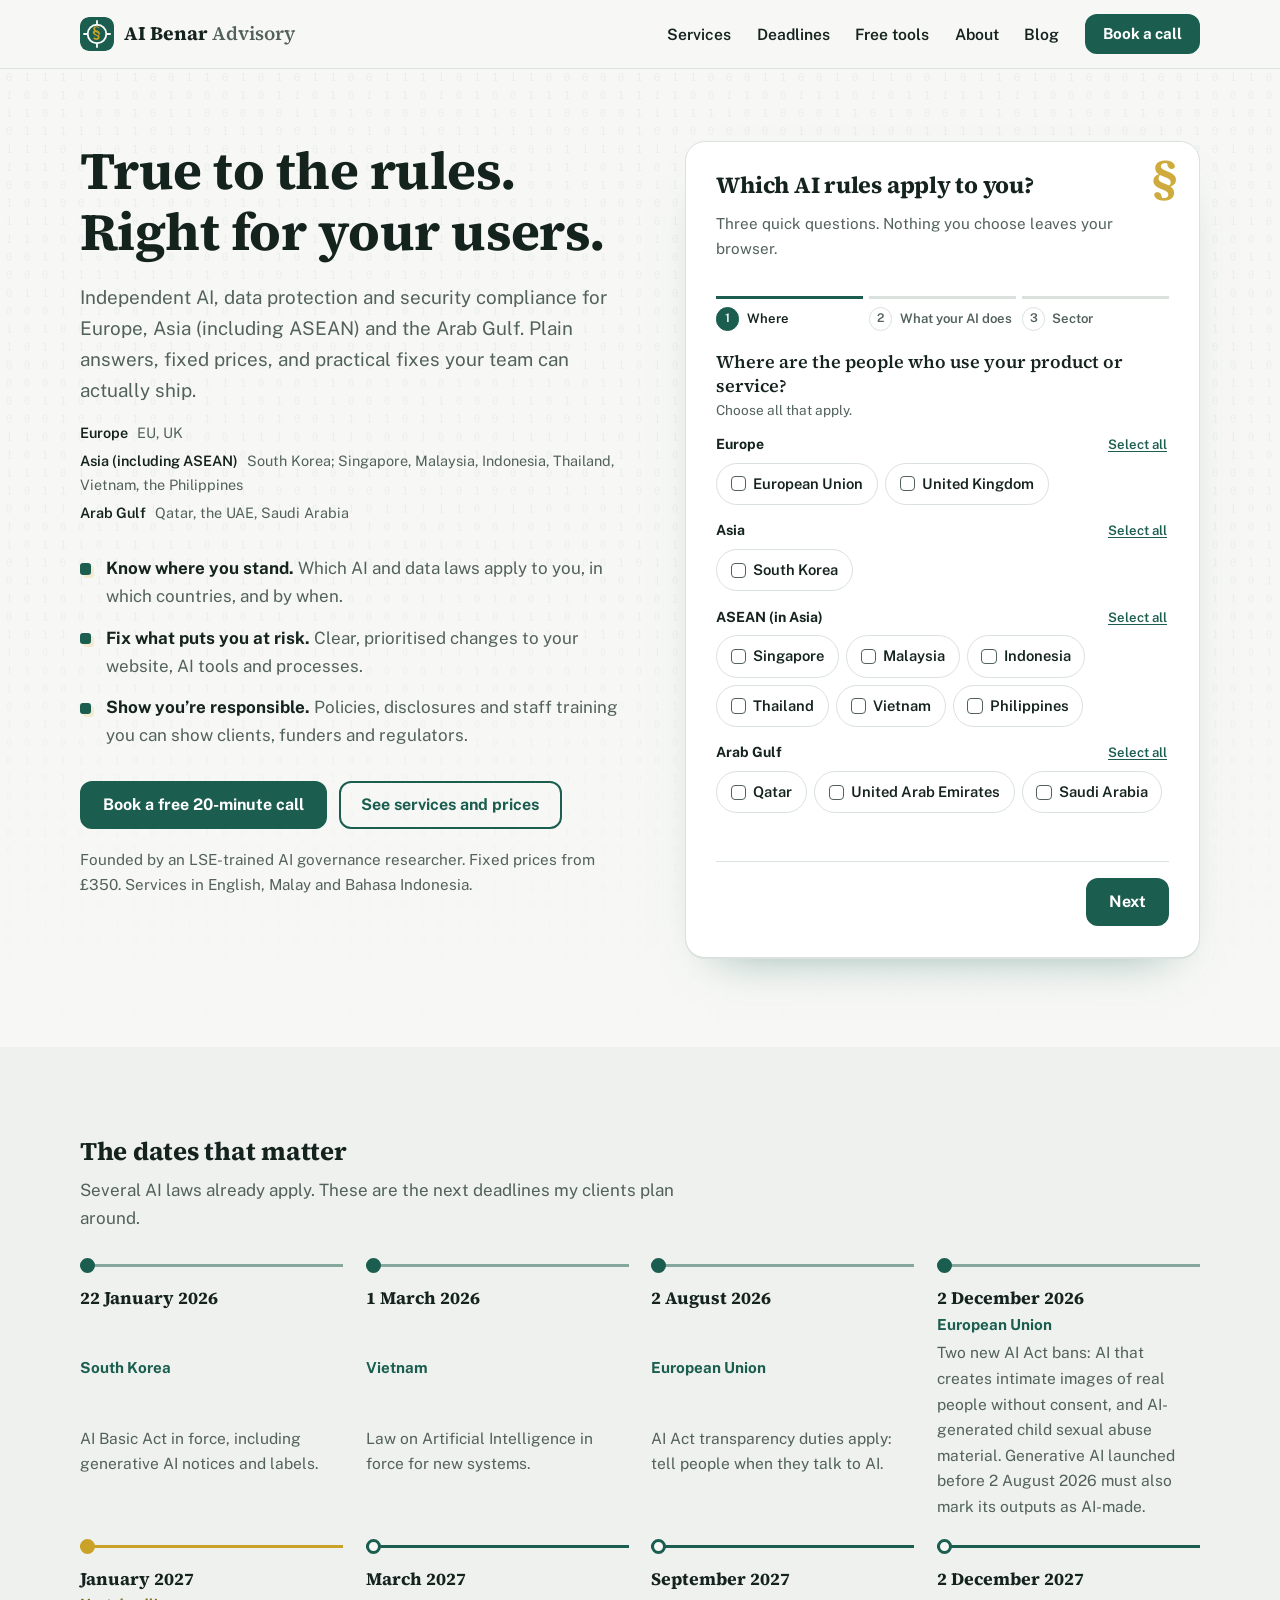
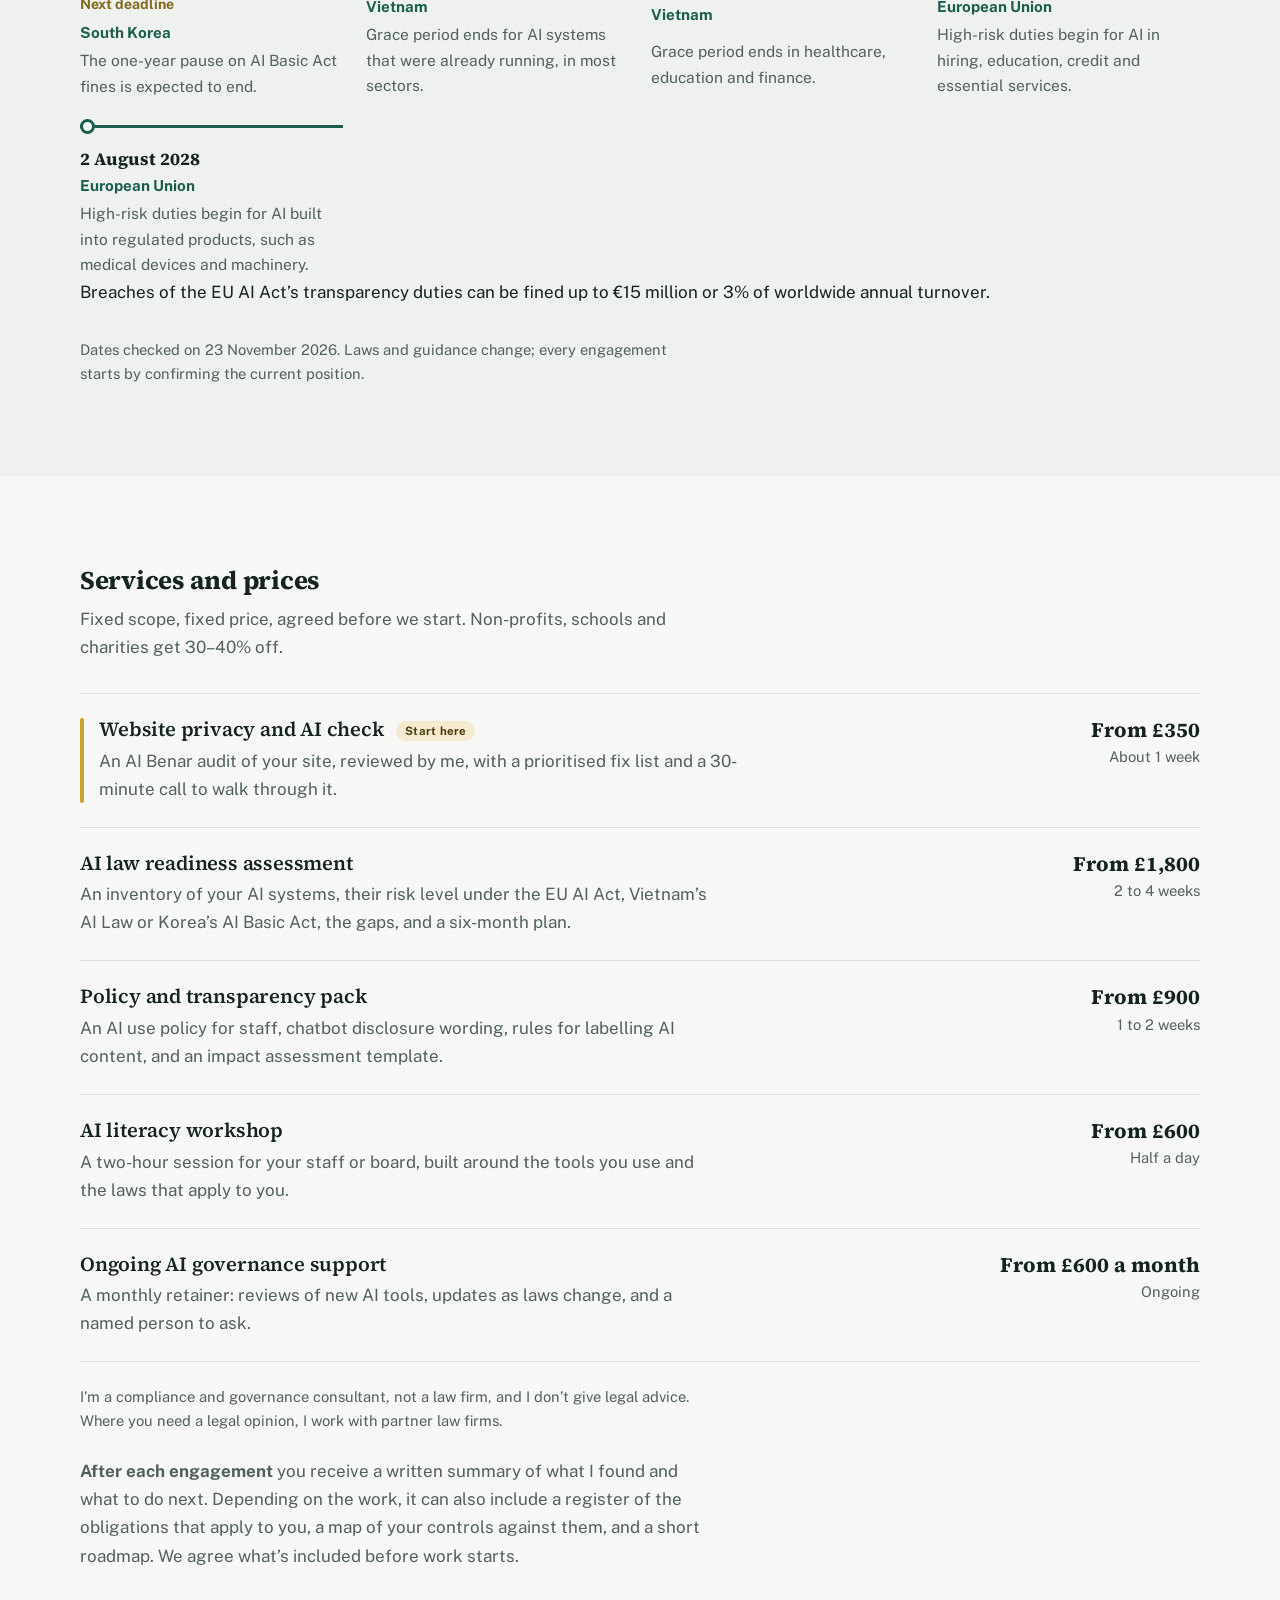
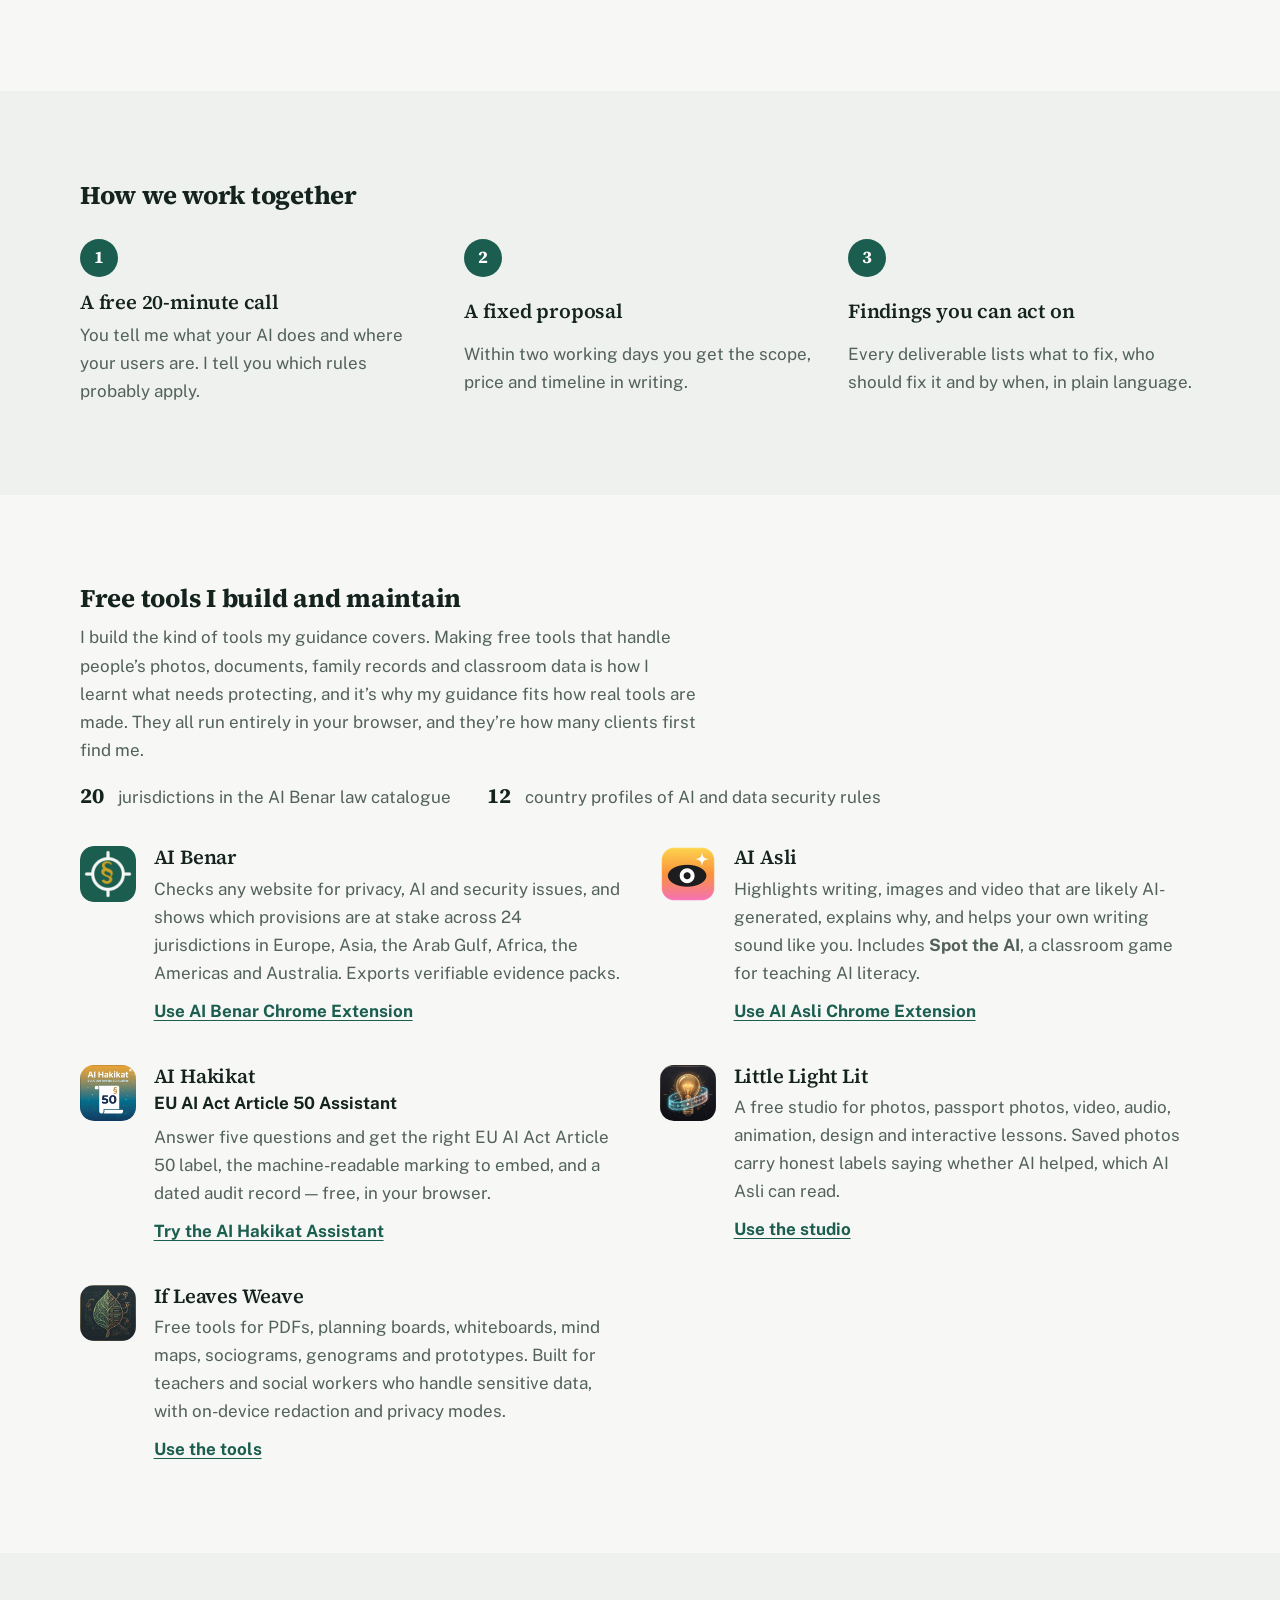
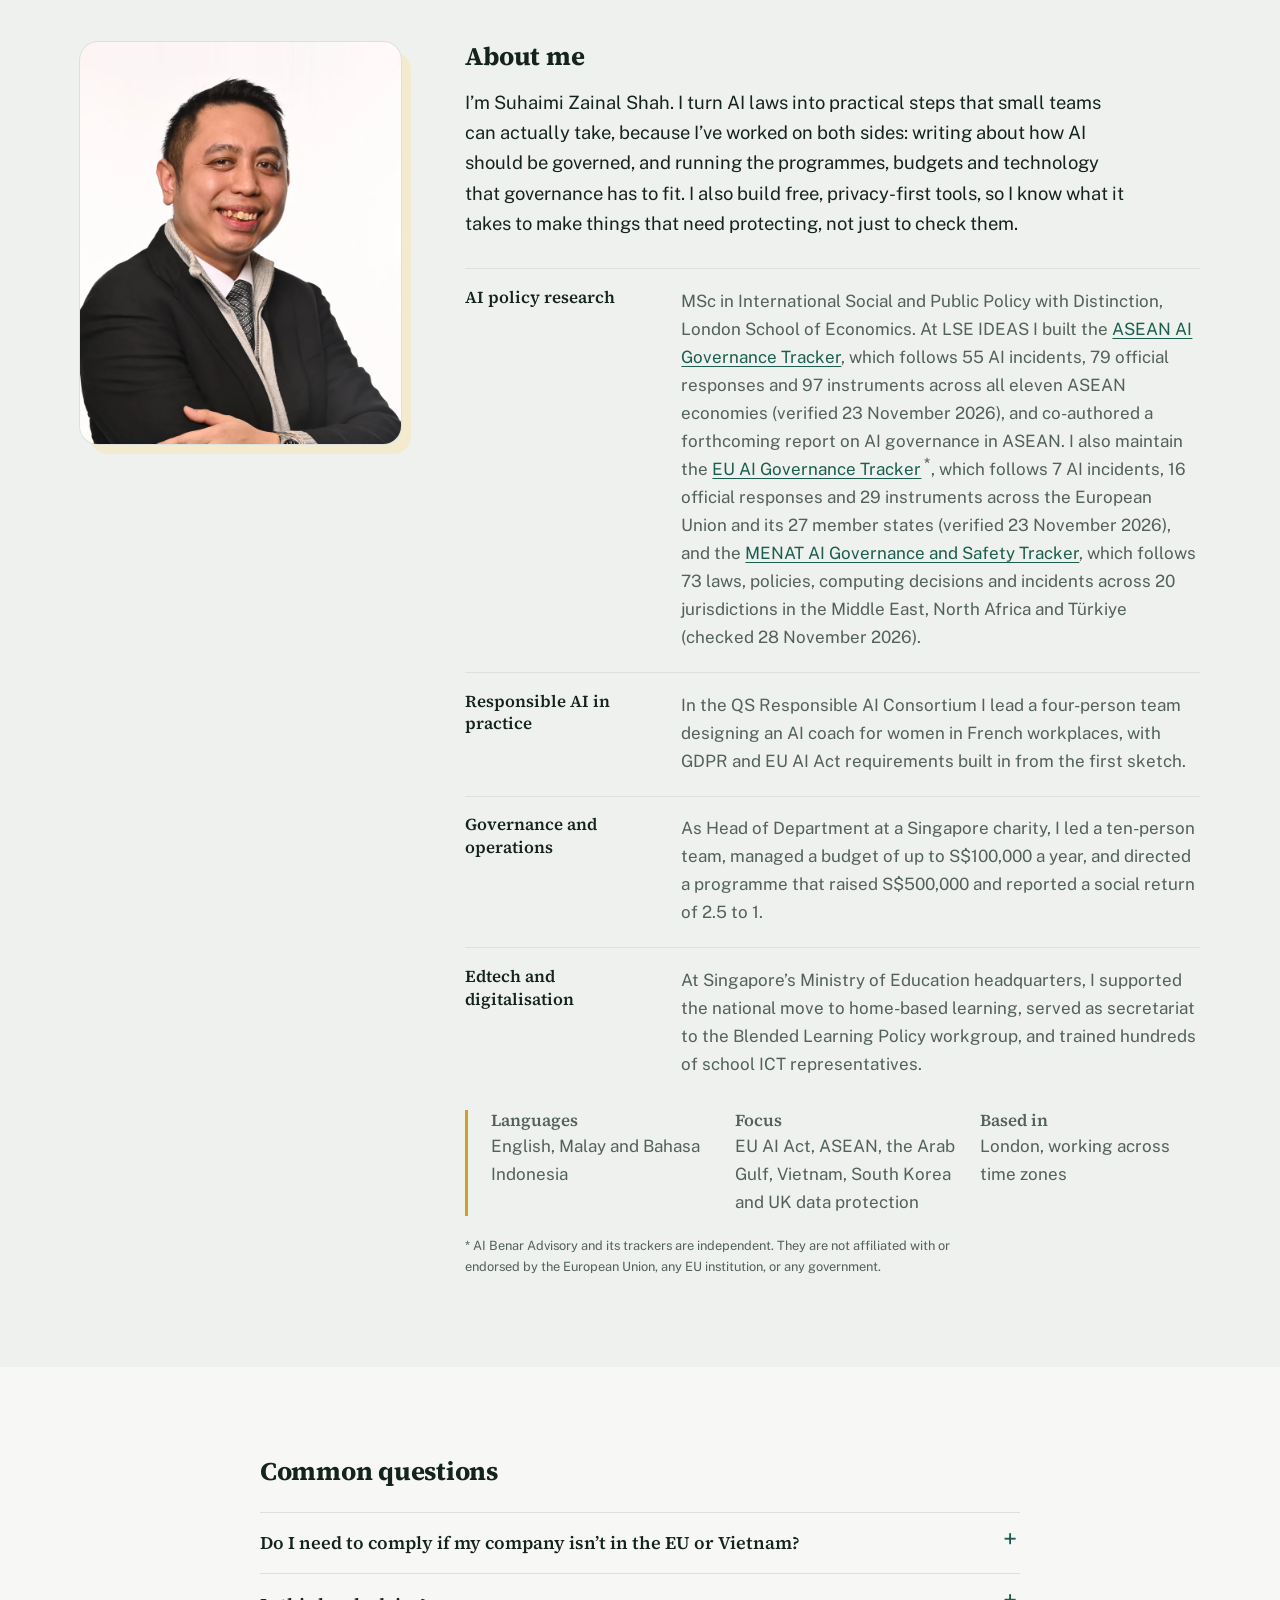
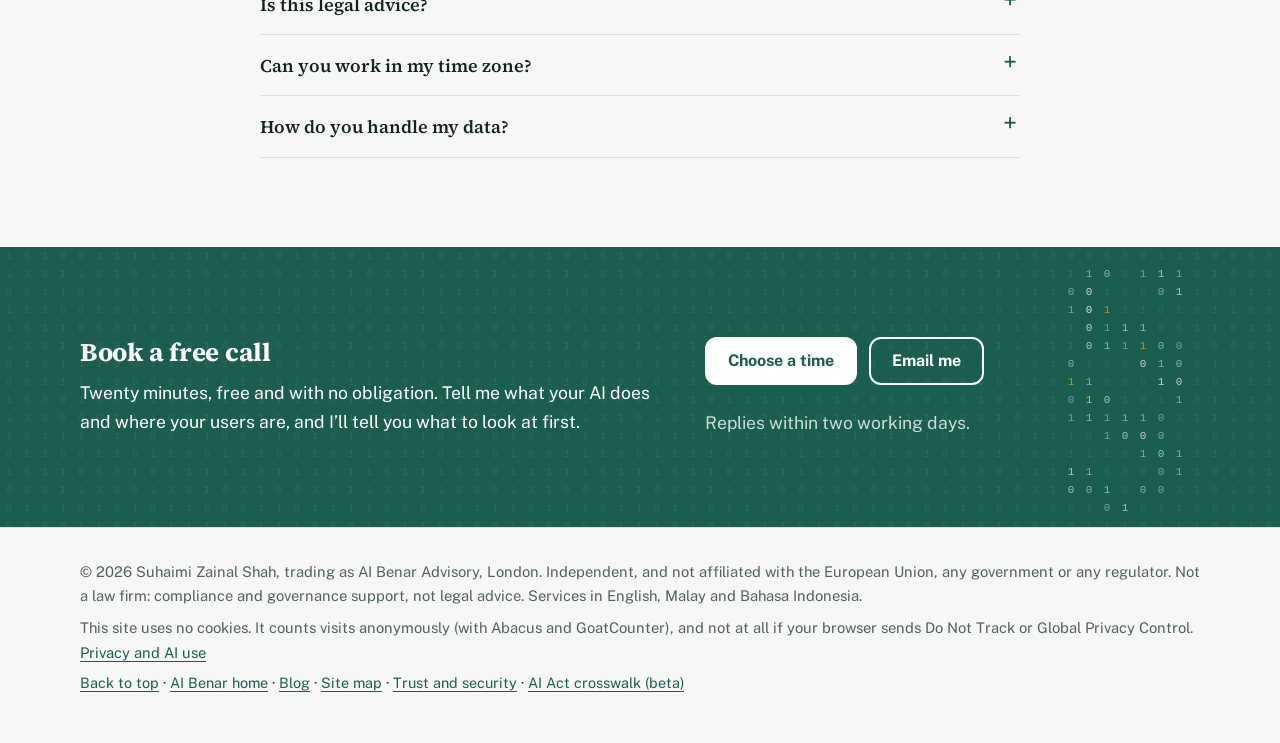
==== index.html @ 842c1a77 "Add files via upload" ====
<!doctype html>
<html lang="en-GB">
<head>
<meta charset="utf-8">
<meta name="viewport" content="width=device-width, initial-scale=1">
<title>AI Benar Advisory: AI and data compliance for Europe, Asia (including ASEAN) and the Arab Gulf</title>
<meta name="description" content="Independent AI and data compliance consultancy in London, for the EU and UK; South Korea, Singapore, Malaysia, Indonesia, Thailand, Vietnam and the Philippines; and Qatar, the UAE and Saudi Arabia. In English, Malay and Bahasa Indonesia. Not legal advice.">
<meta name="theme-color" content="#1b5e4f">
<link rel="icon" href="logo.svg" type="image/svg+xml">
<link rel="canonical" href="https://aibenar.dev/AI-Benar-Advisory/">
<meta property="og:title" content="AI Benar Advisory">
<meta property="og:description" content="True to the rules. Right for your users.">
<meta property="og:type" content="website">
<meta property="og:url" content="https://aibenar.dev/AI-Benar-Advisory/">
<meta property="og:image" content="https://aibenar.dev/AI-Benar-Advisory/logo.svg">
<link rel="preload" href="fonts/source-serif-4-latin-700-normal.woff2" as="font" type="font/woff2" crossorigin>
<link rel="preload" href="fonts/public-sans-latin-400-normal.woff2" as="font" type="font/woff2" crossorigin>
<script type="application/ld+json">{"@context":"https://schema.org","@type":"ProfessionalService","name":"AI Benar Advisory","description":"AI and data compliance consultancy for Europe, Asia (including ASEAN) and the Arab Gulf. Services in English, Malay and Bahasa Indonesia. Not a law firm.","areaServed":["European Union","United Kingdom","South Korea","Vietnam","Singapore","Malaysia","Indonesia","Thailand","Philippines","Qatar","United Arab Emirates","Saudi Arabia"],"availableLanguage":["English","Malay","Indonesian"],"address":{"@type":"PostalAddress","addressLocality":"London","addressCountry":"GB"},"founder":{"@type":"Person","name":"Suhaimi Zainal Shah","alumniOf":"London School of Economics and Political Science","image":"assets/suhaimi-square.jpg"},"foundingDate":"2026-11","foundingLocation":{"@type":"Place","name":"London, United Kingdom"}}</script>
<link rel="stylesheet" href="styles.css">
</head>
<body>
<a class="skip" href="#main">Skip to content</a>

<header class="site-head">
  <div class="wrap head-row">
    <a class="brand" href="/" aria-label="AI Benar home"><img src="logo.svg" alt="" width="34" height="34"><span>AI Benar <em>Advisory</em></span></a>
    <nav aria-label="Main">
      <button class="menu" aria-expanded="false" aria-controls="nav-list">Menu</button>
      <ul id="nav-list">
        <li><a href="#services">Services</a></li>
        <li><a href="#deadlines">Deadlines</a></li>
        <li><a href="#tools">Free tools</a></li>
        <li><a href="#about">About</a></li>
        <li><a href="/blog/">Blog</a></li>
        <li><a class="btn small" href="#contact" data-track="nav_contact">Book a call</a></li>
      </ul>
    </nav>
  </div>
</header>

<main id="main">
  <!-- Hero: the check is the centrepiece -->
  <section class="hero" id="top" aria-labelledby="hero-title">
    <canvas class="bits" data-bits="hero" aria-hidden="true"></canvas>
    <div class="wrap hero-grid">
      <div class="hero-copy">
        <h1 id="hero-title">True to the rules. Right for your users.</h1>
        <p class="lede">Independent AI, data protection and security compliance for Europe, Asia (including ASEAN) and the Arab Gulf. Plain answers, fixed prices, and practical fixes your team can actually ship.</p>
        <p class="coverage"><span><b>Europe</b> EU, UK</span><span><b>Asia (including ASEAN)</b> South Korea; Singapore, Malaysia, Indonesia, Thailand, Vietnam, the Philippines</span><span><b>Arab Gulf</b> Qatar, the UAE, Saudi Arabia</span></p>
        <ul class="outcomes" aria-label="What I can do for you">
          <li><b>Know where you stand.</b> Which AI and data laws apply to you, in which countries, and by when.</li>
          <li><b>Fix what puts you at risk.</b> Clear, prioritised changes to your website, AI tools and processes.</li>
          <li><b>Show you’re responsible.</b> Policies, disclosures and staff training you can show clients, funders and regulators.</li>
        </ul>
        <div class="hero-actions">
          <a class="btn" href="#contact" data-track="hero_contact">Book a free 20-minute call</a>
          <a class="btn ghost" href="#services">See services and prices</a>
        </div>
        <p class="trust">Founded by an LSE-trained AI governance researcher. Fixed prices from £350. Services in English, Malay and Bahasa Indonesia.</p>
      </div>

      <form class="check q" id="check" aria-labelledby="check-title" novalidate>
          <!-- The questions, places and rules are built by app.js from the data in its "AI RULES CHECK: DATA" section. Edit the data there, not this markup. -->
          <div class="q-head">
            <h2 id="check-title">Which AI rules apply to you?</h2>
            <p class="check-sub">Three quick questions. Nothing you choose leaves your browser.</p>
            <ol class="q-steps" aria-label="Progress">
              <li data-step="1"><span>1</span>Where</li>
              <li data-step="2"><span>2</span>What your AI does</li>
              <li data-step="3"><span>3</span>Sector</li>
            </ol>
          </div>
          <div class="q-body" id="qBody"></div>
          <div class="q-foot" id="qFoot">
            <button type="button" class="btn ghost" id="qBack">Back</button>
            <p class="q-hint" id="qHint" role="status" aria-live="polite"></p>
            <button type="submit" class="btn" id="qNext">Next</button>
          </div>
          <div class="result" id="result" tabindex="-1" hidden></div>
          <noscript><p class="check-sub">The check needs JavaScript. You can still <a href="#contact">ask me directly</a>.</p></noscript>
        </form>
    </div>
  </section>

  <!-- Deadlines: a real sequence, so a timeline -->
  <section class="band" id="deadlines" aria-labelledby="deadlines-title">
    <div class="wrap">
      <h2 id="deadlines-title">The dates that matter</h2>
      <p class="section-lede">Several AI laws already apply. These are the next deadlines my clients plan around.</p>
      <ol class="timeline">
        <li class="past"><time datetime="2026-01-22">22 January 2026</time><b>South Korea</b><span>AI Basic Act in force, including generative AI notices and labels.</span></li>
        <li class="past"><time datetime="2026-03-01">1 March 2026</time><b>Vietnam</b><span>Law on Artificial Intelligence in force for new systems.</span></li>
        <li class="past"><time datetime="2026-08-02">2 August 2026</time><b>European Union</b><span>AI Act transparency duties apply: tell people when they talk to AI.</span></li>
        <li><time datetime="2026-12-02">2 December 2026</time><b>European Union</b><span>Two new AI Act bans: AI that creates intimate images of real people without consent, and AI-generated child sexual abuse material. Generative AI launched before 2 August 2026 must also mark its outputs as AI-made.</span></li>
        <li><time datetime="2027-01-22">January 2027</time><b>South Korea</b><span>The one-year pause on AI Basic Act fines is expected to end.</span></li>
        <li><time datetime="2027-03-01">March 2027</time><b>Vietnam</b><span>Grace period ends for AI systems that were already running, in most sectors.</span></li>
        <li><time datetime="2027-09-01">September 2027</time><b>Vietnam</b><span>Grace period ends in healthcare, education and finance.</span></li>
        <li><time datetime="2027-12-02">2 December 2027</time><b>European Union</b><span>High-risk duties begin for AI in hiring, education, credit and essential services.</span></li>
          <li><time datetime="2028-08-02">2 August 2028</time><b>European Union</b><span>High-risk duties begin for AI built into regulated products, such as medical devices and machinery.</span></li>
      </ol>
      <p>Breaches of the EU AI Act’s transparency duties can be fined up to €15 million or 3% of worldwide annual turnover.</p>
      <p class="fine">Dates checked on 23 November 2026. Laws and guidance change; every engagement starts by confirming the current position.</p>
    </div>
  </section>

  <!-- Services: a price list, not a card grid -->
  <section id="services" aria-labelledby="services-title">
    <div class="wrap">
      <h2 id="services-title">Services and prices</h2>
      <p class="section-lede">Fixed scope, fixed price, agreed before we start. Non-profits, schools and charities get 30–40% off.</p>
      <div class="pricelist">
        <article class="price featured">
          <div><h3>Website privacy and AI check <span class="tag-start">Start here</span></h3><p>An AI Benar audit of your site, reviewed by me, with a prioritised fix list and a 30-minute call to walk through it.</p></div>
          <p class="cost"><b>From £350</b><span>About 1 week</span></p>
        </article>
        <article class="price">
          <div><h3>AI law readiness assessment</h3><p>An inventory of your AI systems, their risk level under the EU AI Act, Vietnam’s AI Law or Korea’s AI Basic Act, the gaps, and a six-month plan.</p></div>
          <p class="cost"><b>From £1,800</b><span>2 to 4 weeks</span></p>
        </article>
        <article class="price">
          <div><h3>Policy and transparency pack</h3><p>An AI use policy for staff, chatbot disclosure wording, rules for labelling AI content, and an impact assessment template.</p></div>
          <p class="cost"><b>From £900</b><span>1 to 2 weeks</span></p>
        </article>
        <article class="price">
          <div><h3>AI literacy workshop</h3><p>A two-hour session for your staff or board, built around the tools you use and the laws that apply to you.</p></div>
          <p class="cost"><b>From £600</b><span>Half a day</span></p>
        </article>
        <article class="price">
          <div><h3>Ongoing AI governance support</h3><p>A monthly retainer: reviews of new AI tools, updates as laws change, and a named person to ask.</p></div>
          <p class="cost"><b>From £600 a month</b><span>Ongoing</span></p>
        </article>
      </div>
      <p class="fine">I’m a compliance and governance consultant, not a law firm, and I don’t give legal advice. Where you need a legal opinion, I work with partner law firms.</p>
          <p class="section-lede" style="margin-top:1.5rem"><strong>After each engagement</strong> you receive a written summary of what I found and what to do next. Depending on the work, it can also include a register of the obligations that apply to you, a map of your controls against them, and a short roadmap. We agree what’s included before work starts.</p>
</div>
  </section>

  <!-- How it works: a real sequence -->
  <section class="band" aria-labelledby="how-title">
    <div class="wrap">
      <h2 id="how-title">How we work together</h2>
      <ol class="steps">
        <li><h3>A free 20-minute call</h3><p>You tell me what your AI does and where your users are. I tell you which rules probably apply.</p></li>
        <li><h3>A fixed proposal</h3><p>Within two working days you get the scope, price and timeline in writing.</p></li>
        <li><h3>Findings you can act on</h3><p>Every deliverable lists what to fix, who should fix it and by when, in plain language.</p></li>
      </ol>
    </div>
  </section>

  <!-- Tools -->
  <section id="tools" aria-labelledby="tools-title">
    <div class="wrap">
      <h2 id="tools-title">Free tools I build and maintain</h2>
      <p class="section-lede">I build the kind of tools my guidance covers. Making free tools that handle people’s photos, documents, family records and classroom data is how I learnt what needs protecting, and it’s why my guidance fits how real tools are made. They all run entirely in your browser, and they’re how many clients first find me.</p>
      <ul class="proof" aria-label="At a glance">
        <li><b>20</b> jurisdictions in the AI Benar law catalogue</li>
        <li><b>12</b> country profiles of AI and data security rules</li>
        <li class="visits" hidden><b data-visits>0</b> visitors to this site</li>
      </ul>
      <div class="tools">
        <article class="tool">
          <img src="assets/ai-benar-icon.png" alt="" width="56" height="56">
          <div><h3>AI Benar</h3><p>Checks any website for privacy, AI and security issues, and shows which provisions are at stake across 24 jurisdictions in Europe, Asia, the Arab Gulf, Africa, the Americas and Australia. Exports verifiable evidence packs.</p>
          <a href="https://chromewebstore.google.com/detail/ai-benar-privacy-ai-law-a/oeoohlpbkfhncnpbcdkkiefdfdajjicb" target="_blank" rel="noopener noreferrer" data-track="tool_compliscope">Use AI Benar Chrome Extension</a></div>
        </article>
        <article class="tool">
          <img src="assets/ai-asli-icon.png" alt="" width="56" height="56">
          <div><h3>AI Asli</h3><p>Highlights writing, images and video that are likely AI-generated, explains why, and helps your own writing sound like you. Includes <b>Spot the AI</b>, a classroom game for teaching AI literacy.</p>
          <a href="https://chromewebstore.google.com/detail/ai-asli/gomiedpedkekedjfefelaonelhodflhl" target="_blank" rel="noopener noreferrer" data-track="tool_sloptical">Use AI Asli Chrome Extension</a></div>
        </article>
        <article class="tool">
          <img src="assets/ai-hakikat-logo.jpg" alt="" width="56" height="56">
          <div><h3>AI Hakikat</h3><p class="tool-sub">EU AI Act Article 50 Assistant</p><p>Answer five questions and get the right EU AI Act Article 50 label, the machine-readable marking to embed, and a dated audit record — free, in your browser.</p>
          <a href="tools/article-50-labelling-helper.html" target="_blank" rel="noopener noreferrer" data-track="tool_article50">Try the AI Hakikat Assistant</a></div>
        </article>
        <article class="tool">
          <img src="assets/little-light-lit-logo.jpg" alt="" width="56" height="56">
          <div><h3>Little Light Lit</h3><p>A free studio for photos, passport photos, video, audio, animation, design and interactive lessons. Saved photos carry honest labels saying whether AI helped, which AI Asli can read.</p>
          <a href="/little-light-lit/" target="_blank" rel="noopener noreferrer" data-track="tool_littlelightlit">Use the studio</a></div>
        </article>
        <article class="tool">
          <img src="assets/if-leaves-weave-logo.jpg" alt="" width="56" height="56">
          <div><h3>If Leaves Weave</h3><p>Free tools for PDFs, planning boards, whiteboards, mind maps, sociograms, genograms and prototypes. Built for teachers and social workers who handle sensitive data, with on-device redaction and privacy modes.</p>
          <a href="/if-leaves-weave/" target="_blank" rel="noopener noreferrer" data-track="tool_ifleavesweave">Use the tools</a></div>
        </article>
      </div>
    </div>
  </section>

  <!-- About -->
  <section class="band" id="about" aria-labelledby="about-title">
    <div class="wrap about">
      <figure class="portrait">
        <picture>
          <source srcset="assets/suhaimi.webp" type="image/webp">
          <img src="assets/suhaimi.jpg" width="800" height="1000" loading="lazy" decoding="async" alt="Suhaimi Zainal Shah, smiling, in a dark blazer with arms crossed">
        </picture>
      </figure>
      <div>
        <h2 id="about-title">About me</h2>
        <p class="about-lede">I’m Suhaimi Zainal Shah. I turn AI laws into practical steps that small teams can actually take, because I’ve worked on both sides: writing about how AI should be governed, and running the programmes, budgets and technology that governance has to fit. I also build free, privacy-first tools, so I know what it takes to make things that need protecting, not just to check them.</p>
        <dl class="strands">
          <div><dt>AI policy research</dt><dd>MSc in International Social and Public Policy with Distinction, London School of Economics. At LSE IDEAS I built the <a href="/ASEAN-AI-Governance-Tracker/" target="_blank" rel="noopener">ASEAN AI Governance Tracker</a>, which follows 55 AI incidents, 79 official responses and 97 instruments across all eleven ASEAN economies (verified 23 November 2026), and co-authored a forthcoming report on AI governance in ASEAN. I also maintain the <a href="/EU-AI-Governance-Tracker/" target="_blank" rel="noopener">EU AI Governance Tracker</a><sup class="fn"><a href="#fn-eu" aria-label="Footnote: not affiliated with the European Union">*</a></sup>, which follows 7 AI incidents, 16 official responses and 29 instruments across the European Union and its 27 member states (verified 23 November 2026), and the <a href="/MENAT-AI-Governance-Tracker/" target="_blank" rel="noopener">MENAT AI Governance and Safety Tracker</a>, which follows 73 laws, policies, computing decisions and incidents across 20 jurisdictions in the Middle East, North Africa and Türkiye (checked 28 November 2026).</dd></div>
          <div><dt>Responsible AI in practice</dt><dd>In the QS Responsible AI Consortium I lead a four-person team designing an AI coach for women in French workplaces, with GDPR and EU AI Act requirements built in from the first sketch.</dd></div>
          <div><dt>Governance and operations</dt><dd>As Head of Department at a Singapore charity, I led a ten-person team, managed a budget of up to S$100,000 a year, and directed a programme that raised S$500,000 and reported a social return of 2.5 to 1.</dd></div>
          <div><dt>Edtech and digitalisation</dt><dd>At Singapore’s Ministry of Education headquarters, I supported the national move to home-based learning, served as secretariat to the Blended Learning Policy workgroup, and trained hundreds of school ICT representatives.</dd></div>
        </dl>
        <ul class="facts" aria-label="Background">
          <li><b>Languages</b>English, Malay and Bahasa Indonesia</li>
          <li><b>Focus</b>EU AI Act, ASEAN, the Arab Gulf, Vietnam, South Korea and UK data protection</li>
          <li><b>Based in</b>London, working across time zones</li>
        </ul>
        <p class="footnote" id="fn-eu">* AI Benar Advisory and its trackers are independent. They are not affiliated with or endorsed by the European Union, any EU institution, or any government.</p>
      </div>
    </div>
  </section>

  <!-- FAQ -->
  <section aria-labelledby="faq-title">
    <div class="wrap narrow">
      <h2 id="faq-title">Common questions</h2>
      <details><summary>Do I need to comply if my company isn’t in the EU or Vietnam?</summary><p>Often, yes. The EU AI Act and Vietnam’s AI Law reach organisations abroad whose AI is used in those countries, and South Korea’s AI Basic Act covers foreign AI businesses serving Korean users. The free check above gives a first answer.</p></details>
      <details><summary>Is this legal advice?</summary><p>No. I help you understand what the rules require and put practical measures in place. For a formal legal opinion, I’ll refer you to a partner law firm.</p></details>
      <details><summary>Can you work in my time zone?</summary><p>Yes. I work with clients from Europe to Southeast Asia, and schedule calls for your morning or mine.</p></details>
      <details><summary>How do you handle my data?</summary><p>I only collect what a project needs, keep it for as long as the engagement requires, and never use client material to train AI. This website sets no cookies and uses only anonymous counts.</p></details>
    </div>
  </section>

  <!-- Contact -->
  <section class="contact" id="contact" aria-labelledby="contact-title">
    <canvas class="bits" data-bits="still" aria-hidden="true"></canvas>
    <div class="wrap contact-grid">
      <div>
        <h2 id="contact-title">Book a free call</h2>
        <p>Twenty minutes, free and with no obligation. Tell me what your AI does and where your users are, and I’ll tell you what to look at first.</p>
      </div>
      <div class="contact-actions">
        <a class="btn" id="book" href="https://calendly.com/suhaimizainalshah/20-minute-meeting" target="_blank" rel="noopener" data-track="book_call">Choose a time</a>
        <a class="btn ghost" href="mailto:suhaimizainalshah@gmail.com?subject=AI%20compliance%20enquiry" data-track="email">Email me</a>
        <p class="fine">Replies within two working days.</p>
      </div>
    </div>
  </section>
</main>

<footer class="site-foot">
  <div class="wrap foot-row">
    <p>© <span id="year">2026</span> Suhaimi Zainal Shah, trading as AI Benar Advisory, London. Independent, and not affiliated with the European Union, any government or any regulator. Not a law firm: compliance and governance support, not legal advice. Services in English, Malay and Bahasa Indonesia.</p>
    <p>This site uses no cookies. It counts visits anonymously (with Abacus and GoatCounter), and not at all if your browser sends Do Not Track or Global Privacy Control. <a href="privacy.html">Privacy and AI use</a></p>
  </div>
  <p class="wrap foot-links"><a href="#top" class="to-top-link">Back to top</a> · <a href="/">AI Benar home</a> · <a href="/blog/">Blog</a> · <a href="/sitemap/">Site map</a> · <a href="trust.html">Trust and security</a> · <a href="crosswalk.html">AI Act crosswalk (beta)</a></p>
</footer>
<a href="#top" class="to-top" id="toTop" aria-label="Back to top" title="Back to top" hidden><svg viewBox="0 0 24 24" width="22" height="22" aria-hidden="true" fill="none" stroke="currentColor" stroke-width="2.2" stroke-linecap="round" stroke-linejoin="round"><path d="M12 19V5M5 12l7-7 7 7"/></svg></a>

<div class="stats" id="stats" role="dialog" aria-modal="true" aria-labelledby="stats-title" hidden>
  <div class="stats-card">
    <h2 id="stats-title">Site statistics</h2>
    <p class="fine">Private view. Anonymous counts since the counter was set up.</p>
    <dl id="stats-list"></dl>
    <button class="btn ghost" id="stats-close">Close</button>
  </div>
</div>

<script src="app.js" defer></script>
<script>/* Anonymous visit counting with GoatCounter: no cookies, no personal data, and nothing at all if the browser sends Do Not Track or Global Privacy Control. */
(function () { if (navigator.doNotTrack === '1' || window.doNotTrack === '1' || navigator.globalPrivacyControl || !/^https?:$/.test(location.protocol)) return;
  var s = document.createElement('script'); s.async = true; s.src = 'https://gc.zgo.at/count.js'; s.setAttribute('data-goatcounter', 'https://suhaimizs.goatcounter.com/count'); document.head.appendChild(s); })();</script>
</body>
</html>
---- styles.css ----
/* AI Benar Advisory: civic ledger design.
   Tokens first, then layout, then components. No frameworks, no external requests. */
@font-face { font-family: "Source Serif 4"; src: url(fonts/source-serif-4-latin-600-normal.woff2) format("woff2"); font-weight: 600; font-display: swap; }
@font-face { font-family: "Source Serif 4"; src: url(fonts/source-serif-4-latin-700-normal.woff2) format("woff2"); font-weight: 700; font-display: swap; }
@font-face { font-family: "Public Sans"; src: url(fonts/public-sans-latin-400-normal.woff2) format("woff2"); font-weight: 400; font-display: swap; }
@font-face { font-family: "Public Sans"; src: url(fonts/public-sans-latin-600-normal.woff2) format("woff2"); font-weight: 600; font-display: swap; }
@font-face { font-family: "Public Sans"; src: url(fonts/public-sans-latin-700-normal.woff2) format("woff2"); font-weight: 700; font-display: swap; }

:root {
  --paper: #f7f8f6; --surface: #ffffff; --band: #eef1ee; --ink: #15231f; --muted: #52615b; --line: #dbe2dd;
  --ledger: #1b5e4f; --ledger-ink: #ffffff; --brass: #c9a227; --brass-soft: #f3ead0; --focus: #c9a227;
  --serif: "Source Serif 4", Georgia, "Times New Roman", serif;
  --sans: "Public Sans", system-ui, -apple-system, "Segoe UI", sans-serif;
  --step-0: 1.0625rem; --step-1: 1.25rem; --step-2: 1.6rem; --step-3: clamp(2.1rem, 4.2vw, 3.3rem);
  --radius: 14px; --wrap: 1120px;
  color-scheme: light;
}
@media (prefers-color-scheme: dark) {
  :root { --paper: #0f1714; --surface: #15201c; --band: #121c18; --ink: #ecf2ef; --muted: #a3b3ac; --line: #26342e;
    --ledger: #63c3a9; --ledger-ink: #0b1511; --brass: #e2c15a; --brass-soft: #2c2816; color-scheme: dark; }
}

*, *::before, *::after { box-sizing: border-box; }
html { scroll-behavior: smooth; -webkit-text-size-adjust: 100%; }
body { margin: 0; background: var(--paper); color: var(--ink); font: 400 var(--step-0)/1.65 var(--sans); -webkit-font-smoothing: antialiased; text-rendering: optimizeLegibility; }
img { max-width: 100%; display: block; }
a { color: var(--ledger); text-underline-offset: 3px; }
:focus-visible { outline: 3px solid var(--focus); outline-offset: 3px; border-radius: 6px; }
[hidden] { display: none !important; }
h1, h2, h3 { font-family: var(--serif); color: var(--ink); line-height: 1.15; letter-spacing: -0.01em; margin: 0; }
h1 { font-size: var(--step-3); font-weight: 700; max-width: 18ch; }
h2 { font-size: var(--step-2); font-weight: 700; }
h3 { font-size: var(--step-1); font-weight: 600; }
p { margin: 0; }

.skip { position: absolute; left: 1rem; top: -4rem; padding: .6rem 1rem; background: var(--ink); color: var(--paper); border-radius: 8px; z-index: 20; }
.skip:focus { top: 1rem; }
.wrap { width: min(var(--wrap), 100% - 2.5rem); margin-inline: auto; }
.narrow { max-width: 760px; }
section { padding: clamp(3.5rem, 7vw, 6rem) 0; }
.band { background: var(--band); }
.section-lede { color: var(--muted); max-width: 62ch; margin: .6rem 0 2rem; }
.fine { color: var(--muted); font-size: .92rem; max-width: 70ch; }

/* Buttons */
.btn { display: inline-flex; align-items: center; justify-content: center; gap: .5rem; min-height: 48px; padding: 0 1.3rem; border: 2px solid var(--ledger); border-radius: 12px; background: var(--ledger); color: var(--ledger-ink); font: 700 1rem/1 var(--sans); text-decoration: none; cursor: pointer; transition: background-color .15s, color .15s; }
.btn:hover { background: color-mix(in srgb, var(--ledger) 88%, var(--ink)); }
.btn.ghost { background: transparent; color: var(--ledger); }
.btn.ghost:hover { background: color-mix(in srgb, var(--ledger) 8%, transparent); }
.btn.small { min-height: 40px; padding: 0 1rem; font-size: .95rem; }
.btn.block { width: 100%; }

/* Header */
.site-head { position: sticky; top: 0; z-index: 10; background: color-mix(in srgb, var(--paper) 92%, transparent); backdrop-filter: blur(8px); border-bottom: 1px solid var(--line); }
.head-row { display: flex; align-items: center; justify-content: space-between; min-height: 68px; gap: 1rem; }
.brand { display: flex; align-items: center; gap: .65rem; color: var(--ink); text-decoration: none; font: 700 1.2rem/1 var(--serif); }
.brand img { border-radius: 9px; }
.brand em { font-style: normal; color: var(--muted); font-weight: 600; }
nav ul { display: flex; align-items: center; gap: 1.6rem; list-style: none; margin: 0; padding: 0; }
nav a:not(.btn) { color: var(--ink); text-decoration: none; font-weight: 600; font-size: .98rem; }
nav a:not(.btn):hover { color: var(--ledger); text-decoration: underline; }
.menu { display: none; min-height: 40px; padding: 0 .9rem; border: 1px solid var(--line); border-radius: 10px; background: var(--surface); color: var(--ink); font: 600 .95rem var(--sans); cursor: pointer; }

/* Hero */
.hero { position: relative; isolation: isolate; overflow: hidden; padding-top: clamp(2.5rem, 6vw, 4.5rem); }
.bits { position: absolute; inset: 0; width: 100%; height: 100%; z-index: -1; pointer-events: none; }
.hero .bits { -webkit-mask-image: linear-gradient(to bottom, #000 55%, transparent); mask-image: linear-gradient(to bottom, #000 55%, transparent); }
.outcomes { list-style: none; padding: 0; margin: 1.8rem 0 0; display: grid; gap: .85rem; max-width: 54ch; }
.outcomes li { position: relative; padding-left: 1.6rem; color: var(--muted); }
.outcomes li::before { content: ""; position: absolute; left: 0; top: .55em; width: .7rem; height: .7rem; border-radius: 3px; background: var(--ledger); box-shadow: 3px 3px 0 0 var(--brass-soft); }
.outcomes b { color: var(--ink); }
.trust { margin-top: 1.1rem; color: var(--muted); font-size: .95rem; }
.hero-grid { display: grid; grid-template-columns: minmax(0, 1.05fr) minmax(0, 1fr); gap: clamp(2rem, 5vw, 4rem); align-items: start; }
.lede { font-size: 1.18rem; color: var(--muted); max-width: 52ch; margin-top: 1.2rem; }
.proof { list-style: none; padding: 0; margin: -0.8rem 0 2.2rem; display: flex; flex-wrap: wrap; gap: .5rem 2.2rem; }
.proof li { display: flex; align-items: baseline; gap: .6rem; color: var(--muted); }
.proof b { font: 700 1.35rem/1 var(--serif); color: var(--ink); min-width: 2.4ch; }
.hero-actions { display: flex; flex-wrap: wrap; gap: .75rem; margin-top: 2rem; }

/* The check: the one bold element */
.check { position: relative; background: var(--surface); border: 1px solid var(--line); border-radius: 20px; padding: clamp(1.3rem, 3vw, 1.9rem); box-shadow: 0 1px 0 var(--line), 0 24px 48px -32px color-mix(in srgb, var(--ledger) 55%, transparent); }
.check::before { content: "§"; position: absolute; right: 1.3rem; top: .6rem; font: 700 3.2rem/1 var(--serif); color: var(--brass); opacity: .9; }
.check h2 { font-size: 1.45rem; padding-right: 2.5rem; }
.check-sub { color: var(--muted); font-size: .95rem; margin: .4rem 0 1.1rem; }
fieldset { border: 0; padding: 0; margin: 0 0 1.1rem; }
legend { display: flex; gap: .55rem; align-items: baseline; font-weight: 700; margin-bottom: .6rem; padding: 0; }
.qn { display: inline-grid; place-items: center; width: 1.6rem; height: 1.6rem; border-radius: 50%; background: var(--ink); color: var(--paper); font: 700 .85rem/1 var(--sans); flex: none; transform: translateY(-1px); }
.chips { display: flex; flex-wrap: wrap; gap: .45rem; }
.chips label { position: relative; cursor: pointer; }
.chips input { position: absolute; opacity: 0; inset: 0; margin: 0; cursor: pointer; }
.chips span { display: inline-block; padding: .5rem .85rem; border: 1.5px solid var(--line); border-radius: 999px; font-size: .95rem; font-weight: 600; background: var(--surface); transition: border-color .12s, background-color .12s; }
.chips input:hover + span { border-color: var(--ledger); }
.chips input:checked + span { border-color: var(--ledger); background: color-mix(in srgb, var(--ledger) 12%, var(--surface)); }
.chips input:focus-visible + span { outline: 3px solid var(--focus); outline-offset: 2px; }
.check-error { color: #a33a2a; font-weight: 600; margin-top: .7rem; }
.result { margin-top: 1.3rem; padding-top: 1.2rem; border-top: 1px solid var(--line); }
.result:focus { outline: none; }
.result h3 { font-size: 1.2rem; }
.result .next { margin: .4rem 0 1rem; color: var(--muted); }
.rules { list-style: none; padding: 0; margin: 0 0 1.1rem; display: grid; gap: .6rem; }
@keyframes rule-in { from { opacity: 0; transform: translateY(6px); } to { opacity: 1; transform: none; } }
.rules li { animation: rule-in .32s ease-out both; animation-delay: calc(var(--i, 0) * 55ms); }
.rules li { display: grid; grid-template-columns: auto 1fr; gap: .2rem .7rem; padding: .7rem .85rem; border-radius: 12px; background: var(--band); }
.rules .tag { grid-row: span 2; align-self: start; font-size: .78rem; font-weight: 700; padding: .2rem .55rem; border-radius: 999px; background: var(--ink); color: var(--paper); white-space: nowrap; }
.rules .tag.soon { background: var(--brass); color: #1d1a0c; }
.rules .tag.voluntary { background: transparent; color: var(--muted); border: 1px solid var(--line); }
.rules b { font-weight: 700; }
.rules small { color: var(--muted); font-size: .92rem; }

/* Timeline */
.timeline { list-style: none; margin: 0; padding: 0; display: grid; grid-template-columns: repeat(4, 1fr); gap: 1.6rem 1.4rem; position: relative; }
.timeline li { position: relative; padding-top: 1.3rem; border-top: 3px solid var(--ledger); display: grid; gap: .2rem; }
.timeline li::before { content: ""; position: absolute; top: -9px; left: 0; width: 15px; height: 15px; border-radius: 50%; background: var(--paper); border: 3px solid var(--ledger); }
.timeline li.past { border-top-color: color-mix(in srgb, var(--ledger) 45%, var(--line)); }
.timeline li.past::before { background: var(--ledger); border-color: var(--ledger); }
.timeline li.next::before { background: var(--brass); border-color: var(--brass); }
.timeline li.next { border-top-color: var(--brass); }
.timeline time { font: 700 1.1rem/1.2 var(--serif); }
.timeline .tl-next { font-weight: 700; font-size: .88rem; color: #7F6B20; /* WCAG AA: 4.58:1 on the timeline background */ }
.timeline b { font-size: .95rem; color: var(--ledger); }
.timeline span { color: var(--muted); font-size: .97rem; }
#deadlines .fine { margin-top: 2rem; }

/* Price list */
.pricelist { display: grid; border-top: 1px solid var(--line); }
.price { display: grid; grid-template-columns: minmax(0, 1fr) auto; gap: 1rem 2.5rem; align-items: start; padding: 1.5rem 0; border-bottom: 1px solid var(--line); }
.price p { color: var(--muted); max-width: 64ch; margin-top: .35rem; }
.price.featured { position: relative; padding-left: 1.2rem; }
.price.featured::before { content: ""; position: absolute; left: 0; top: 1.5rem; bottom: 1.5rem; width: 4px; border-radius: 4px; background: var(--brass); }
.cost { text-align: right; display: grid; gap: .15rem; margin: 0 !important; }
.cost b { font: 700 1.3rem/1.2 var(--serif); color: var(--ink); white-space: nowrap; }
.cost span { color: var(--muted); font-size: .92rem; }
#services .fine { margin-top: 1.4rem; }

/* Steps */
.steps { list-style: none; counter-reset: s; padding: 0; margin: 1.8rem 0 0; display: grid; grid-template-columns: repeat(3, 1fr); gap: 2rem; }
.steps li { counter-increment: s; display: grid; gap: .45rem; }
.steps li::before { content: counter(s); display: grid; place-items: center; width: 2.4rem; height: 2.4rem; border-radius: 50%; background: var(--ledger); color: var(--ledger-ink); font: 700 1.1rem/1 var(--serif); margin-bottom: .4rem; }
.steps p { color: var(--muted); }

/* Tools */
.tools { display: grid; grid-template-columns: 1fr 1fr; gap: 2.5rem; }
.tool { display: grid; grid-template-columns: auto 1fr; gap: 1.1rem; align-items: start; }
.tool img { border-radius: 14px; }
.tool .tool-sub { font-weight: 700; color: var(--ink); margin: .1rem 0 0; }
.tool p { color: var(--muted); margin: .35rem 0 .6rem; }
.tool a { font-weight: 700; }

/* About */
.about { display: grid; grid-template-columns: minmax(240px, 0.7fr) minmax(0, 1.6fr); gap: clamp(2rem, 5vw, 4.5rem); align-items: start; }
.portrait { margin: 0; position: sticky; top: 92px; }
.portrait img { width: 100%; height: auto; border-radius: 18px; background: var(--surface); box-shadow: 0 0 0 1px var(--line), 10px 10px 0 0 var(--brass-soft); }
.about-lede { font-size: 1.15rem; max-width: 60ch; margin-top: 1rem; }
.strands { margin: 1.8rem 0 0; display: grid; gap: 1.3rem; }
.strands div { display: grid; grid-template-columns: 12rem 1fr; gap: .3rem 1.5rem; padding-top: 1.1rem; border-top: 1px solid var(--line); }
.strands dt { font: 600 1.05rem/1.35 var(--serif); }
.strands dd { margin: 0; color: var(--muted); max-width: 62ch; }
/* footnote marker */
.fn { line-height: 0; margin-left: .05em; } .fn a { text-decoration: none; color: inherit; font-weight: 600; padding: 0 .1em; } .fn a:hover, .fn a:focus-visible { text-decoration: underline; }
.footnote { font-size: .8rem; color: var(--muted); margin-top: 1.2rem; max-width: 62ch; }
.facts { list-style: none; padding: 0; margin: 2rem 0 0; display: grid; grid-template-columns: repeat(3, minmax(0, 1fr)); gap: 1rem 1.5rem; border-left: 3px solid var(--brass); padding-left: 1.4rem; }
.facts b { display: block; font: 600 1.05rem/1.3 var(--serif); }
.facts li { color: var(--muted); }

/* FAQ */
details { border-bottom: 1px solid var(--line); }
details:first-of-type { border-top: 1px solid var(--line); margin-top: 1.6rem; }
summary { cursor: pointer; padding: 1.1rem 2rem 1.1rem 0; font: 600 1.12rem/1.4 var(--serif); list-style: none; position: relative; }
summary::-webkit-details-marker { display: none; }
summary::after { content: "+"; position: absolute; right: .2rem; top: .9rem; font: 400 1.6rem/1 var(--sans); color: var(--ledger); }
details[open] summary::after { content: "−"; }
details p { padding: 0 0 1.2rem; color: var(--muted); max-width: 66ch; }

/* Contact and footer */
.contact { position: relative; isolation: isolate; overflow: hidden; background: var(--ledger); color: var(--ledger-ink); }
.contact h2, .contact p { color: var(--ledger-ink); }
.contact .fine { color: color-mix(in srgb, var(--ledger-ink) 78%, transparent); }
.contact-grid { display: grid; grid-template-columns: minmax(0, 1.2fr) minmax(0, 1fr); gap: 2rem; align-items: center; }
.contact-grid > div > p { margin-top: .7rem; max-width: 52ch; font-size: 1.1rem; }
.contact-actions { display: flex; flex-wrap: wrap; gap: .75rem; align-items: center; }
.contact .btn { background: var(--ledger-ink); color: var(--ledger); border-color: var(--ledger-ink); }
.contact .btn.ghost { background: transparent; color: var(--ledger-ink); }
.contact .btn:focus-visible { outline-color: var(--brass); }
.site-foot { padding: 2rem 0 3rem; border-top: 1px solid var(--line); }
.foot-row { display: grid; gap: .5rem; color: var(--muted); font-size: .92rem; }

/* Private stats view */
.stats { position: fixed; inset: 0; z-index: 30; display: grid; place-items: center; background: color-mix(in srgb, var(--ink) 55%, transparent); padding: 1rem; }
.stats-card { width: min(440px, 100%); background: var(--surface); border-radius: 18px; padding: 1.6rem; display: grid; gap: .8rem; }
.stats dl { display: grid; grid-template-columns: 1fr auto; gap: .5rem 1rem; margin: .4rem 0 .6rem; }
.stats dt { color: var(--muted); }
.stats dd { margin: 0; font: 700 1.15rem/1.2 var(--serif); text-align: right; }

/* Responsive */
@media (max-width: 920px) {
  .hero-grid, .about, .contact-grid, .tools { grid-template-columns: 1fr; }
  .portrait { position: static; max-width: 320px; }
  .strands div { grid-template-columns: 1fr; }
  .facts { grid-template-columns: 1fr; }
  .timeline { grid-template-columns: 1fr 1fr; }
  .steps { grid-template-columns: 1fr; }
}
@media (max-width: 720px) {
  .menu { display: inline-flex; align-items: center; }
  nav ul { display: none; position: absolute; left: 0; right: 0; top: 68px; flex-direction: column; align-items: stretch; gap: 0; background: var(--surface); border-bottom: 1px solid var(--line); padding: .5rem 1.25rem 1rem; }
  nav ul.open { display: flex; }
  nav li a:not(.btn) { display: block; padding: .8rem 0; border-bottom: 1px solid var(--line); }
  nav li .btn { margin-top: .8rem; width: 100%; }
  .timeline { grid-template-columns: 1fr; }
  .price { grid-template-columns: 1fr; }
  .cost { text-align: left; }
}
@media (prefers-reduced-motion: reduce) { html { scroll-behavior: auto; } * { transition: none !important; animation: none !important; } }
@media print { .site-head, .check, .contact-actions, .stats { display: none !important; } body { background: #fff; } }
@media (prefers-color-scheme: dark) { .timeline .tl-next { color: color-mix(in srgb, var(--brass) 70%, var(--ink)); } }

/* ===================== AI rules check: step-by-step quiz ===================== */
.q-head { display: grid; gap: .35rem; }
.q-steps { list-style: none; display: flex; gap: .4rem; padding: 0; margin: .7rem 0 .2rem; counter-reset: s; }
.q-steps li { flex: 1; display: flex; align-items: center; gap: .45rem; font-size: .82rem; font-weight: 600; color: var(--muted); padding-top: .55rem; border-top: 3px solid var(--line); transition: border-color .2s, color .2s; min-width: 0; }
.q-steps li span { flex: none; display: inline-grid; place-items: center; width: 1.45rem; height: 1.45rem; border-radius: 50%; border: 1.5px solid var(--line); font-size: .75rem; }
.q-steps li.on { color: var(--ink); border-top-color: var(--ledger); }
.q-steps li.on span { background: var(--ledger); border-color: var(--ledger); color: var(--ledger-ink); }
.q-steps li.done { border-top-color: color-mix(in srgb, var(--ledger) 45%, var(--line)); }
.q-steps li.done span { border-color: var(--ledger); color: var(--ledger); }
.q-body { margin-top: 1rem; }
.q-step { border: 0; padding: 0; margin: 0; min-width: 0; }
.q-step legend { font: 600 1.12rem/1.35 var(--serif); padding: 0; margin-bottom: .85rem; outline: none; }
.q-step legend small { display: block; font: 400 .85rem/1.4 var(--sans); color: var(--muted); margin-top: .15rem; }
.q-group + .q-group { margin-top: .9rem; }
.q-ghead { display: flex; justify-content: space-between; align-items: baseline; gap: .5rem; margin-bottom: .4rem; }
.q-ghead span { font-weight: 700; font-size: .88rem; }
.q-link { background: none; border: 0; padding: .2rem .1rem; font: 600 .82rem var(--sans); color: var(--ledger); cursor: pointer; text-decoration: underline; text-underline-offset: 2px; }
.q-opts { display: flex; flex-wrap: wrap; gap: .45rem; }
.q-opt { position: relative; cursor: pointer; }
.q-opt input { position: absolute; opacity: 0; width: 1px; height: 1px; }
.q-opt > span { display: inline-flex; align-items: center; gap: .45rem; padding: .5rem .85rem; border: 1.5px solid var(--line); border-radius: 999px; background: var(--surface); font-size: .92rem; transition: border-color .15s, background .15s, color .15s; }
.q-opt > span b { font-weight: 600; }
.q-opt > span::before { content: ""; flex: none; width: .95rem; height: .95rem; border-radius: 4px; border: 1.5px solid var(--muted); transition: inherit; }
.q-opt input[type=radio] + span::before { border-radius: 50%; }
.q-opt:hover > span { border-color: var(--ledger); }
.q-opt input:checked + span { border-color: var(--ledger); background: color-mix(in srgb, var(--ledger) 10%, var(--surface)); }
.q-opt input:checked + span::before { background: var(--ledger) url("data:image/svg+xml,%3Csvg xmlns='http://www.w3.org/2000/svg' viewBox='0 0 16 16'%3E%3Cpath d='M3.5 8.5l3 3 6-6.5' fill='none' stroke='white' stroke-width='2.2' stroke-linecap='round' stroke-linejoin='round'/%3E%3C/svg%3E") center/80% no-repeat; border-color: var(--ledger); }
.q-opt input[type=radio]:checked + span::before { background: var(--surface); box-shadow: inset 0 0 0 3px var(--surface), inset 0 0 0 10px var(--ledger); }
.q-opt input:focus-visible + span { outline: 3px solid var(--focus); outline-offset: 2px; }
.q-cards { display: grid; gap: .5rem; }
.q-card > span { display: grid; grid-template-columns: auto 1fr; align-items: start; border-radius: 12px; padding: .7rem .9rem; width: 100%; }
.q-card > span::before { margin-top: .2rem; grid-row: span 2; }
.q-card > span small { grid-column: 2; color: var(--muted); font-size: .82rem; line-height: 1.35; }
.q-count { min-height: 1.3em; margin: .7rem 0 0; font-size: .85rem; color: var(--muted); }
.q-foot { display: flex; align-items: center; gap: .7rem; margin-top: 1.2rem; padding-top: 1rem; border-top: 1px solid var(--line); }
.q-foot #qNext { margin-left: auto; }
.q-hint { margin: 0; font-size: .85rem; font-weight: 600; color: #9c3b1f; flex: 1; }
.q-lang { display: inline-flex; gap: .25rem; justify-self: start; background: var(--band); border-radius: 999px; padding: .2rem; margin-bottom: .3rem; }
.q-lang button { border: 0; background: none; border-radius: 999px; padding: .3rem .7rem; font: 600 .8rem var(--sans); color: var(--muted); cursor: pointer; }
.q-lang button[aria-pressed=true] { background: var(--surface); color: var(--ink); box-shadow: 0 1px 2px rgba(0,0,0,.12); }
.q-preview { margin: .2rem 0 0; padding: .45rem .7rem; border-radius: 8px; background: var(--brass-soft); color: #4d3f10; font-size: .82rem; font-weight: 600; }
.q-res-head h3 { margin: 0; }
.q-sum { list-style: none; display: flex; flex-wrap: wrap; gap: .4rem; padding: 0; margin: .7rem 0 0; }
.q-sum li { font-size: .82rem; padding: .25rem .65rem; border-radius: 999px; border: 1px solid var(--line); color: var(--muted); }
.q-sum li b { color: var(--ink); }
.q-sum .s-now { background: var(--ledger); border-color: var(--ledger); color: var(--ledger-ink); }
.q-sum .s-now b { color: var(--ledger-ink); }
.q-sum .s-coming { background: var(--brass-soft); border-color: transparent; color: #4d3f10; }
.q-sum .s-coming b { color: #4d3f10; }
.q-note { font-size: .82rem; color: var(--muted); margin: .5rem 0 0; }
.q-place { margin-top: 1.1rem; }
.q-place h4 { font: 600 1rem/1.3 var(--serif); margin: 0 0 .35rem; padding-bottom: .3rem; border-bottom: 1px solid var(--line); }
.rules .tag.t-now { background: var(--ledger); color: var(--ledger-ink); }
.rules .tag.t-coming { background: var(--brass); color: #1d1a0c; }
.rules .tag.t-check { background: transparent; color: var(--ink); border: 1px solid var(--ink); }
.rules .tag.t-guide { background: transparent; color: var(--muted); border: 1px solid var(--line); }
.q-actions { margin-top: 1.2rem; display: grid; gap: .5rem; }
.q-row { display: flex; gap: .5rem; } .q-row .btn { flex: 1; }
@media (prefers-color-scheme: dark) { .q-hint { color: #f0a58a; } .q-preview, .q-sum .s-coming { background: var(--brass); color: #1d1a0c; } .q-sum .s-coming b { color: #1d1a0c; } }
@media (prefers-reduced-motion: no-preference) { .q-step { animation: qIn .22s ease; } @keyframes qIn { from { opacity: 0; transform: translateY(4px); } } }
.coverage { display: flex; flex-wrap: wrap; gap: .3rem 1rem; margin: .9rem 0 0; font-size: .9rem; color: var(--muted); max-width: 60ch; }
.coverage b { color: var(--ink); font-weight: 600; margin-right: .3rem; }
.q .q-step legend { display: block; width: 100%; } .q .q-step legend small { display: block; }

/* Back to top: bottom right, a 48px target, above the footer, clear of page content */
.to-top { position: fixed; right: max(16px, env(safe-area-inset-right, 0px) + 16px); bottom: max(16px, env(safe-area-inset-bottom, 0px) + 16px); z-index: 20; width: 48px; height: 48px; display: grid; place-items: center; border-radius: 50%; background: var(--surface); color: var(--ledger); border: 1px solid var(--line); box-shadow: 0 6px 20px -8px rgba(0,0,0,.35); text-decoration: none; transition: transform .15s, background .15s; }
.to-top:hover { background: var(--ledger); color: var(--ledger-ink); }
.to-top:focus-visible { outline: 3px solid var(--focus); outline-offset: 3px; }
.to-top[hidden] { display: none; }
@media (prefers-reduced-motion: no-preference) { .to-top:not([hidden]) { animation: toTopIn .2s ease; } @keyframes toTopIn { from { opacity: 0; transform: translateY(6px); } } }
.foot-links { margin-top: .4rem; font-size: .9rem; }
@media print { .to-top { display: none !important; } }

/* the featured service: the gold bar is explained by a visible label, not colour alone */
.tag-start { display: inline-block; vertical-align: middle; margin-left: .5rem; padding: .12rem .55rem; border-radius: 999px; background: var(--brass-soft); color: #4d3f10; font: 700 .72rem/1.4 var(--sans); letter-spacing: .02em; }
@media (prefers-color-scheme: dark) { .tag-start { background: var(--brass); color: #1d1a0c; } }

/* the privacy page's link back to the Advisory front page, now that the logo leads to the AI Benar home */
.head-link{margin-left:auto;margin-right:1rem;font-weight:600;display:inline-block;min-height:32px;line-height:32px}
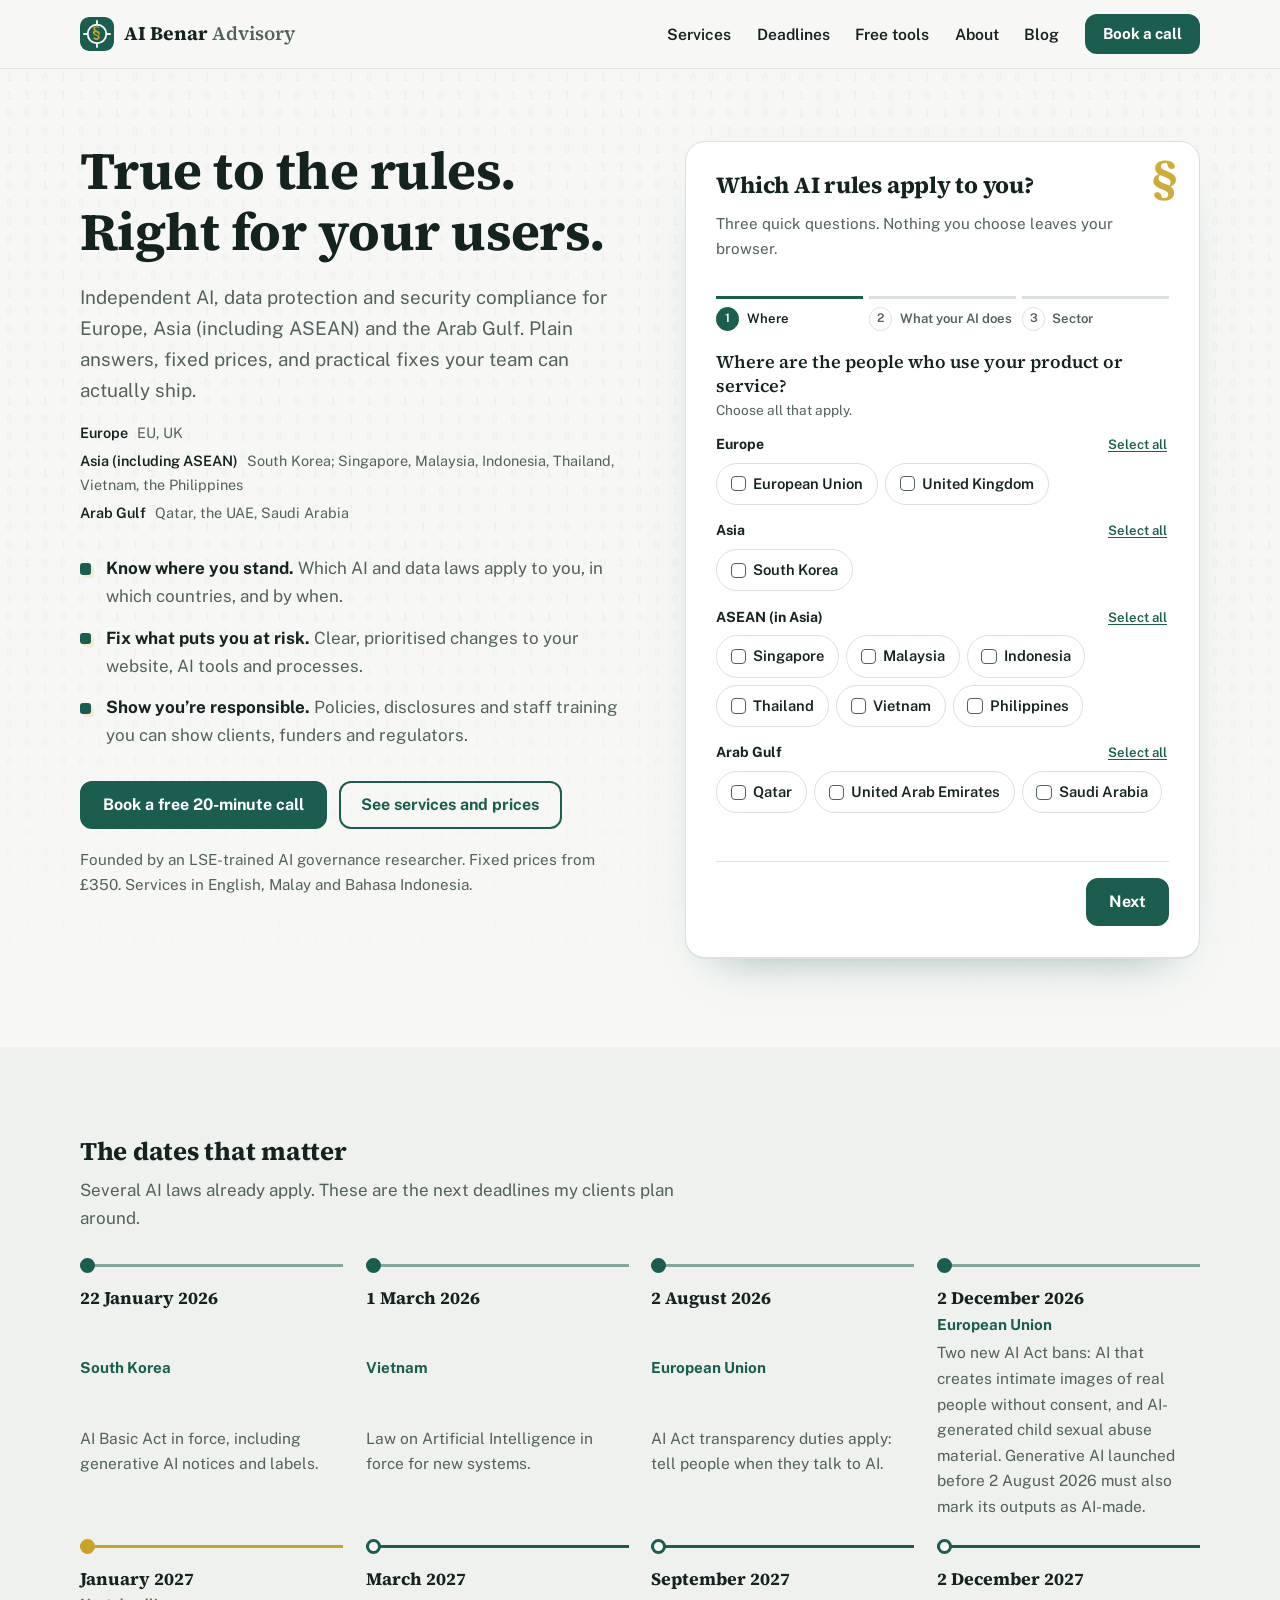
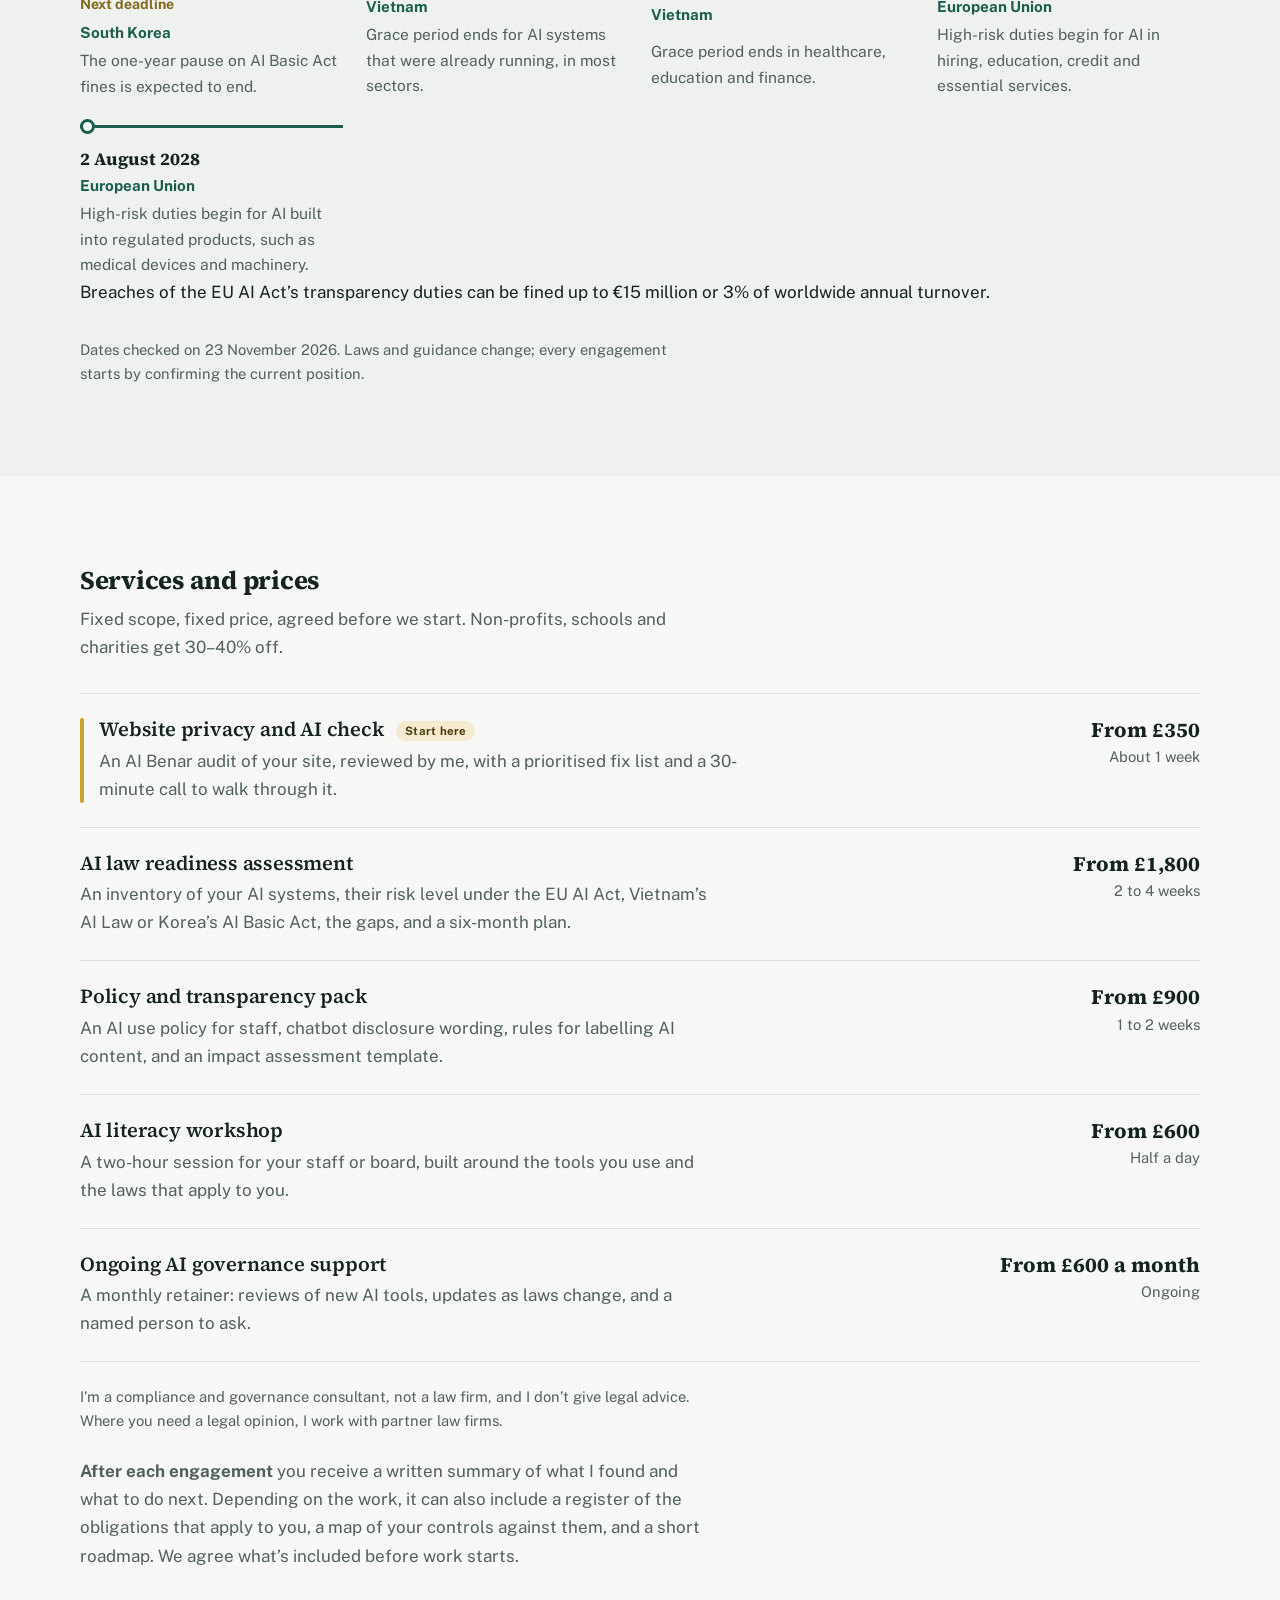
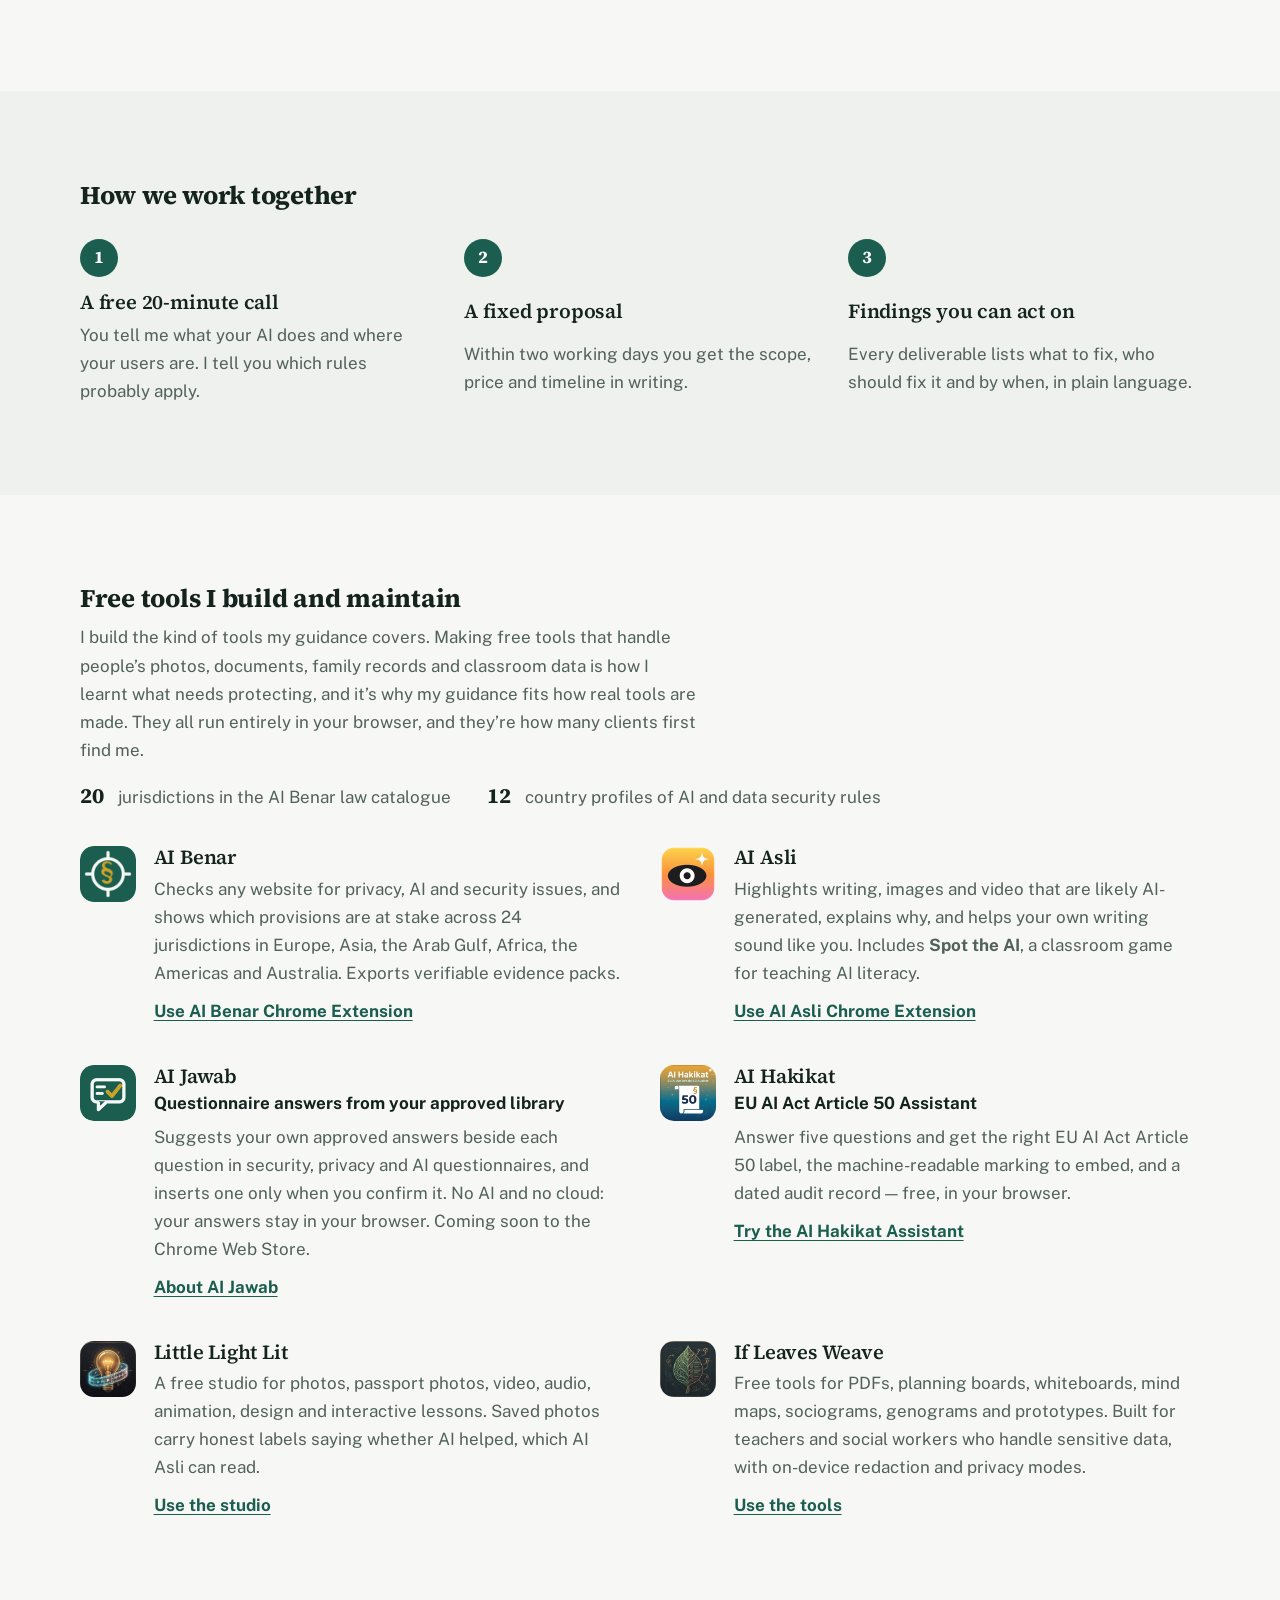
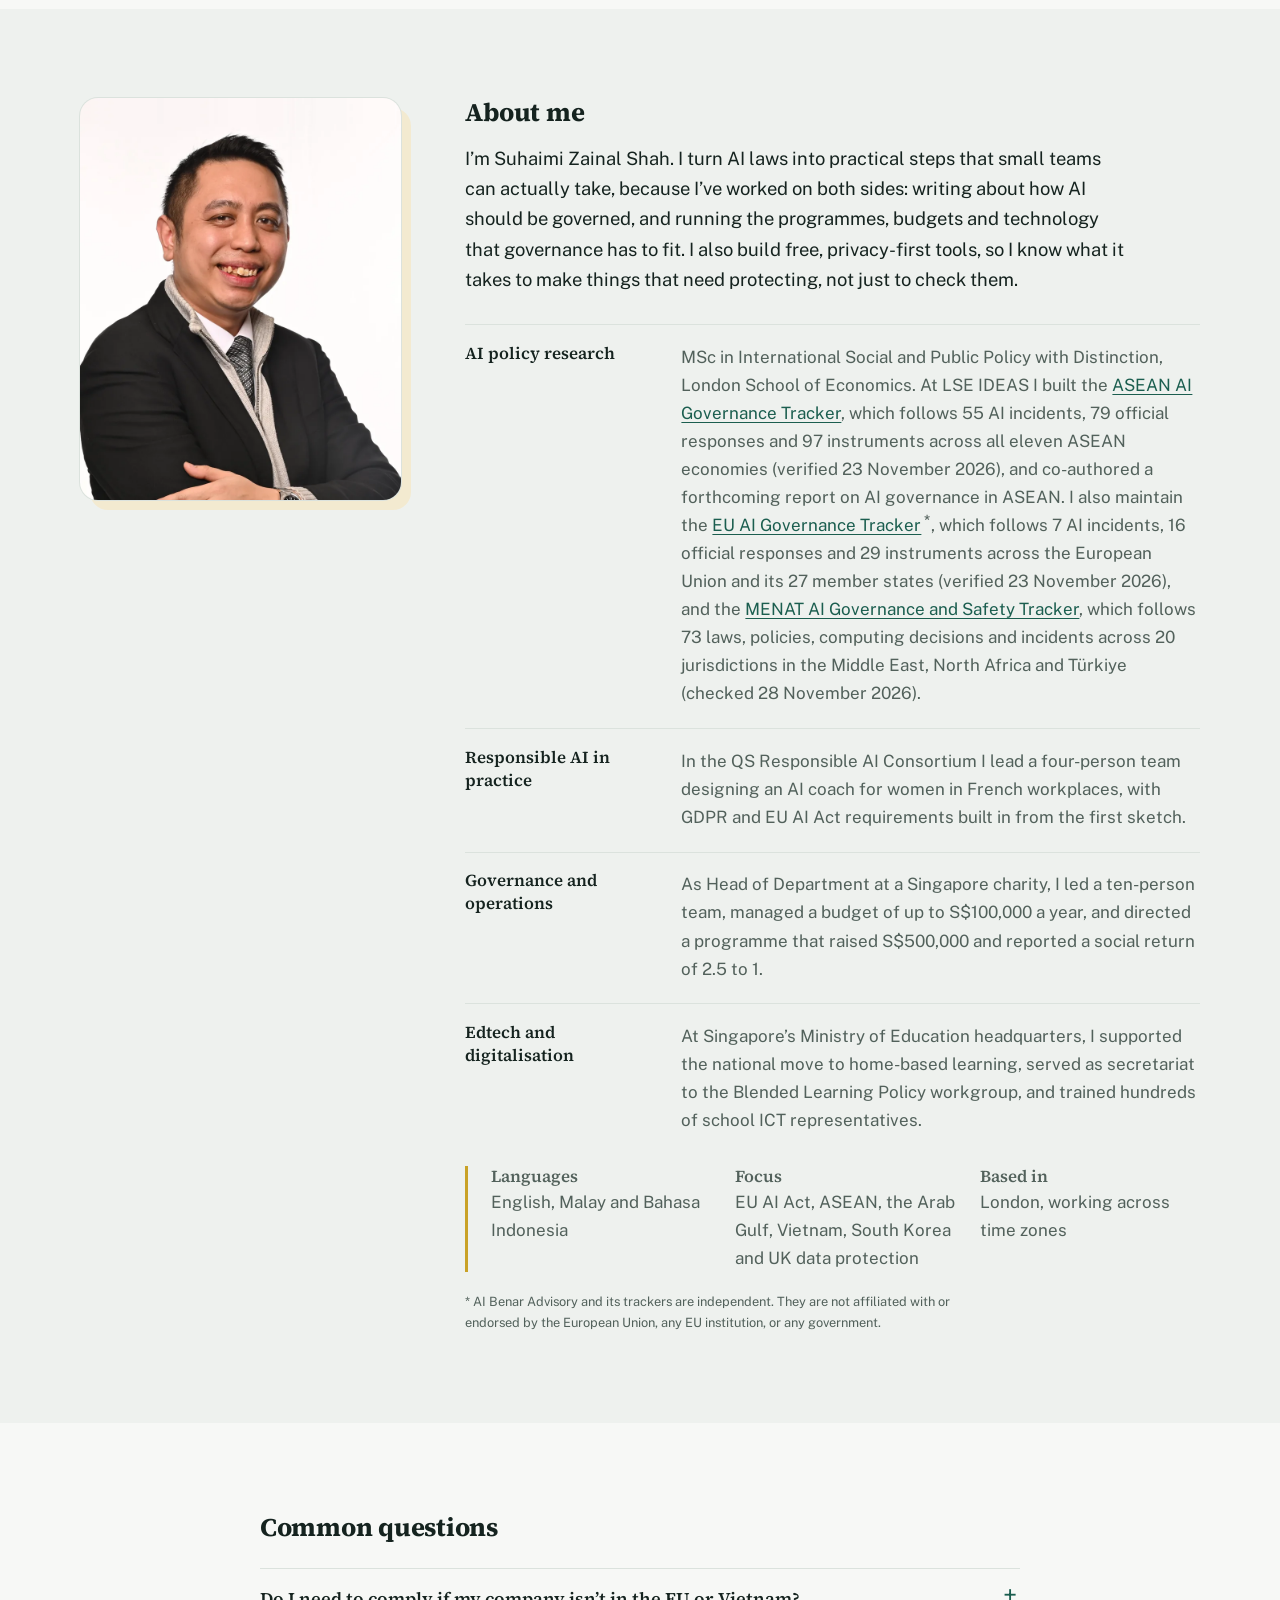
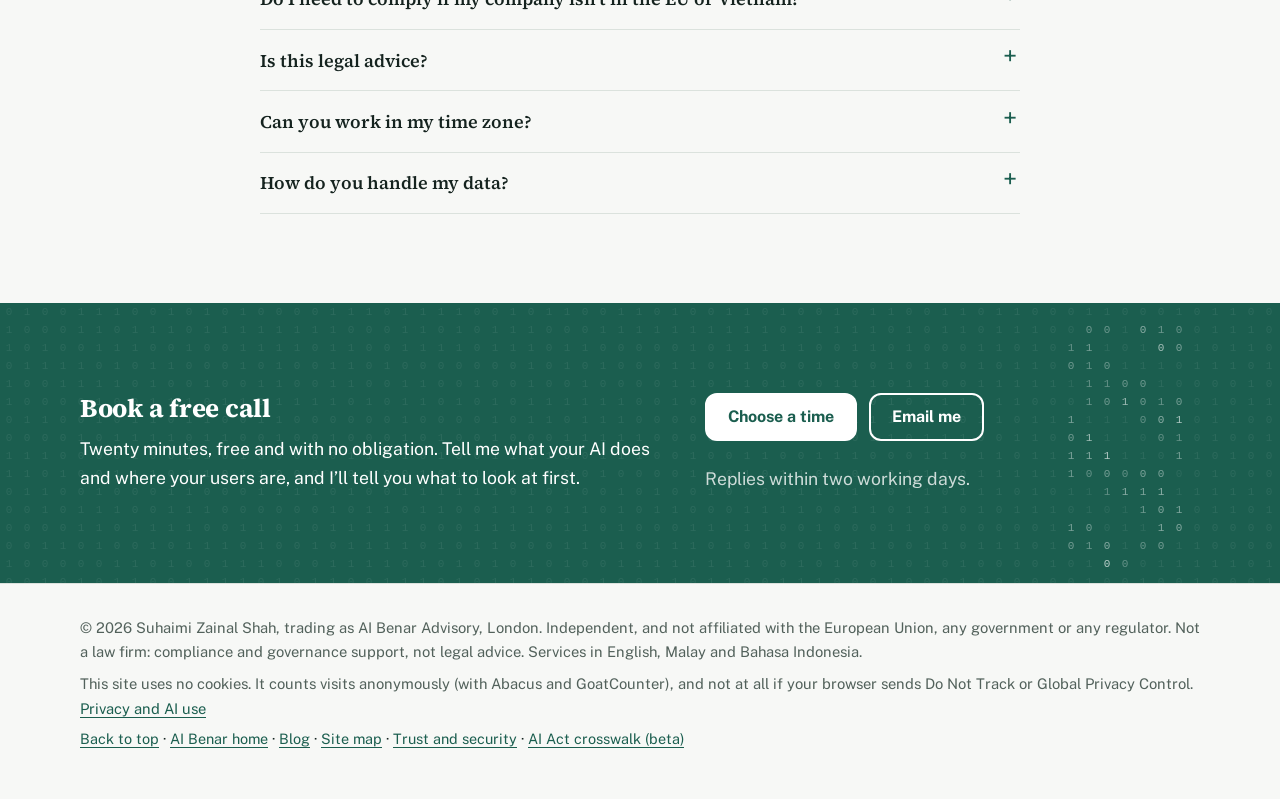
==== commit fc83c9e0: "Add files via upload" ====
--- a/index.html
+++ b/index.html
@@ -167,6 +167,11 @@
           <img src="assets/ai-asli-icon.png" alt="" width="56" height="56">
           <div><h3>AI Asli</h3><p>Highlights writing, images and video that are likely AI-generated, explains why, and helps your own writing sound like you. Includes <b>Spot the AI</b>, a classroom game for teaching AI literacy.</p>
           <a href="https://chromewebstore.google.com/detail/ai-asli/gomiedpedkekedjfefelaonelhodflhl" target="_blank" rel="noopener noreferrer" data-track="tool_sloptical">Use AI Asli Chrome Extension</a></div>
+        </article>
+        <article class="tool">
+          <img src="assets/ai-jawab-icon.png" alt="" width="56" height="56">
+          <div><h3>AI Jawab</h3><p class="tool-sub">Questionnaire answers from your approved library</p><p>Suggests your own approved answers beside each question in security, privacy and AI questionnaires, and inserts one only when you confirm it. No AI and no cloud: your answers stay in your browser. Coming soon to the Chrome Web Store.</p>
+          <a href="/AI-Jawab/" data-track="tool_aijawab">About AI Jawab</a></div>
         </article>
         <article class="tool">
           <img src="assets/ai-hakikat-logo.jpg" alt="" width="56" height="56">
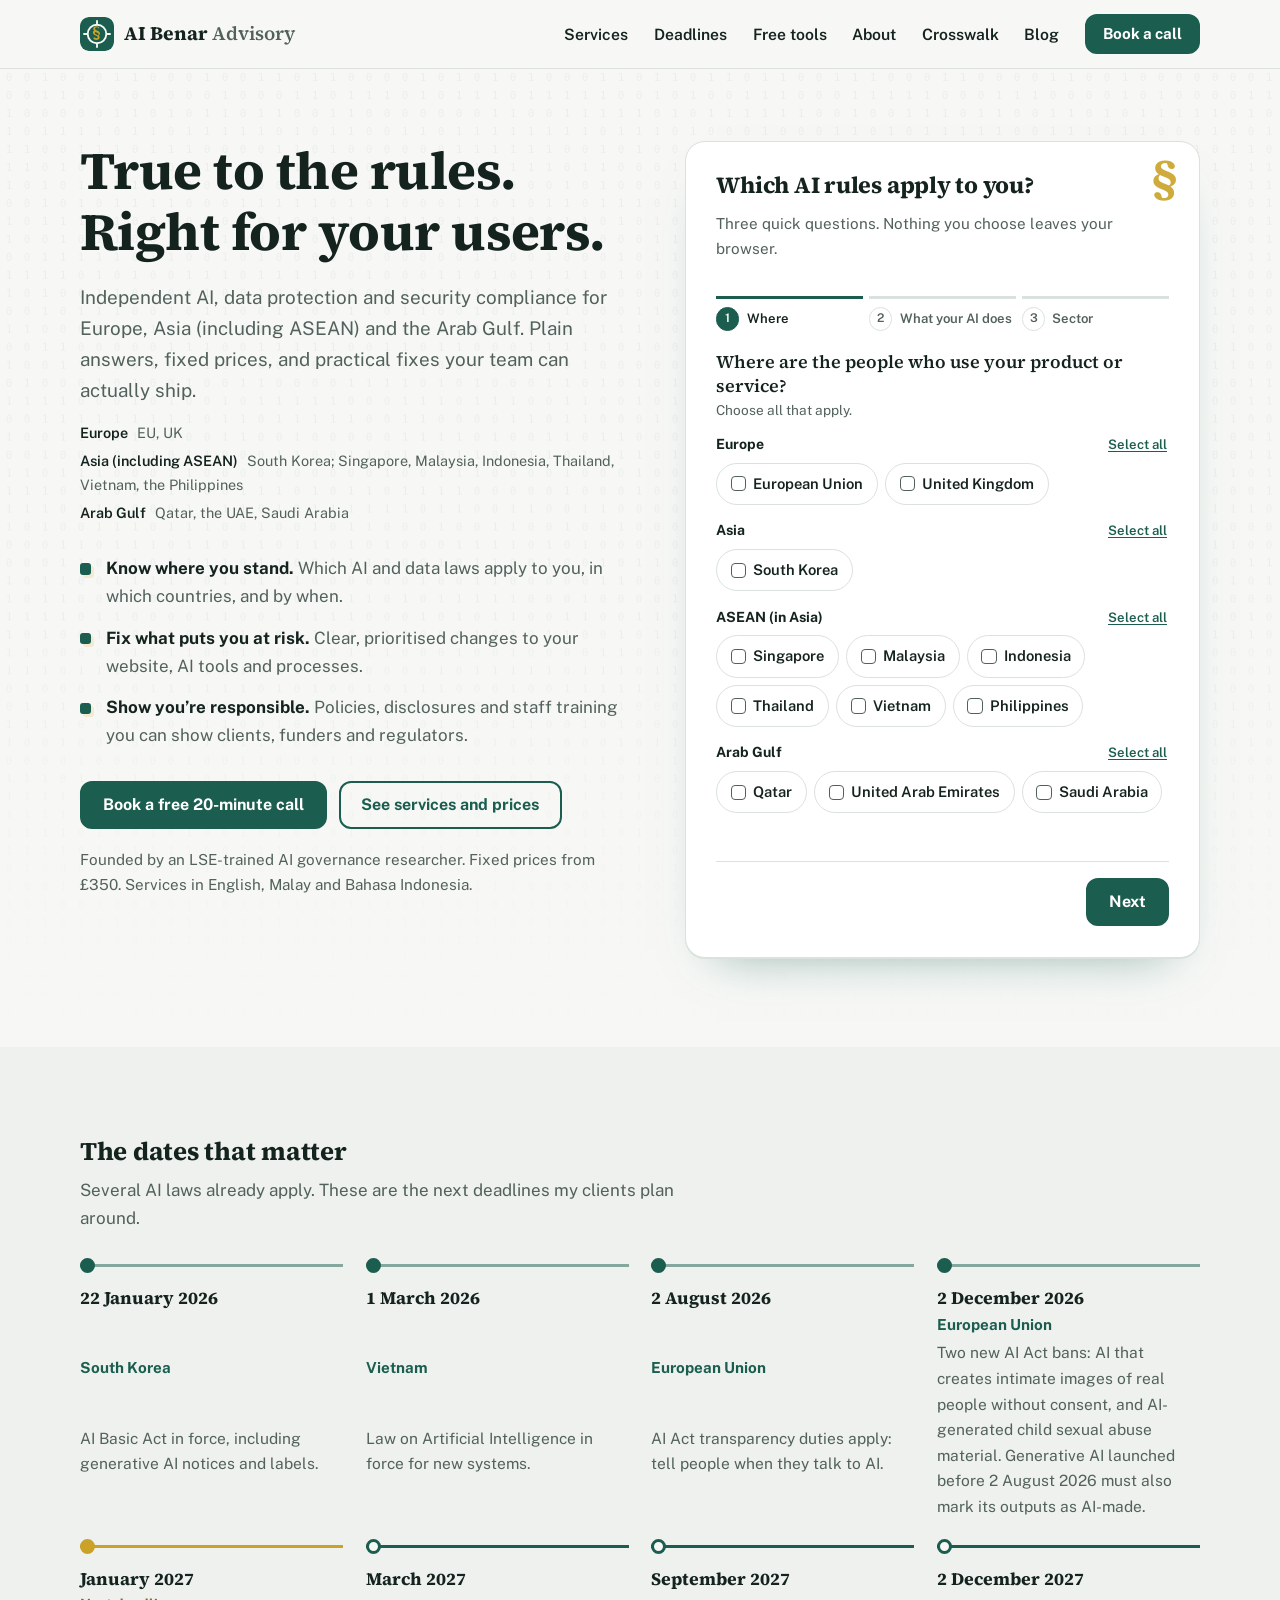
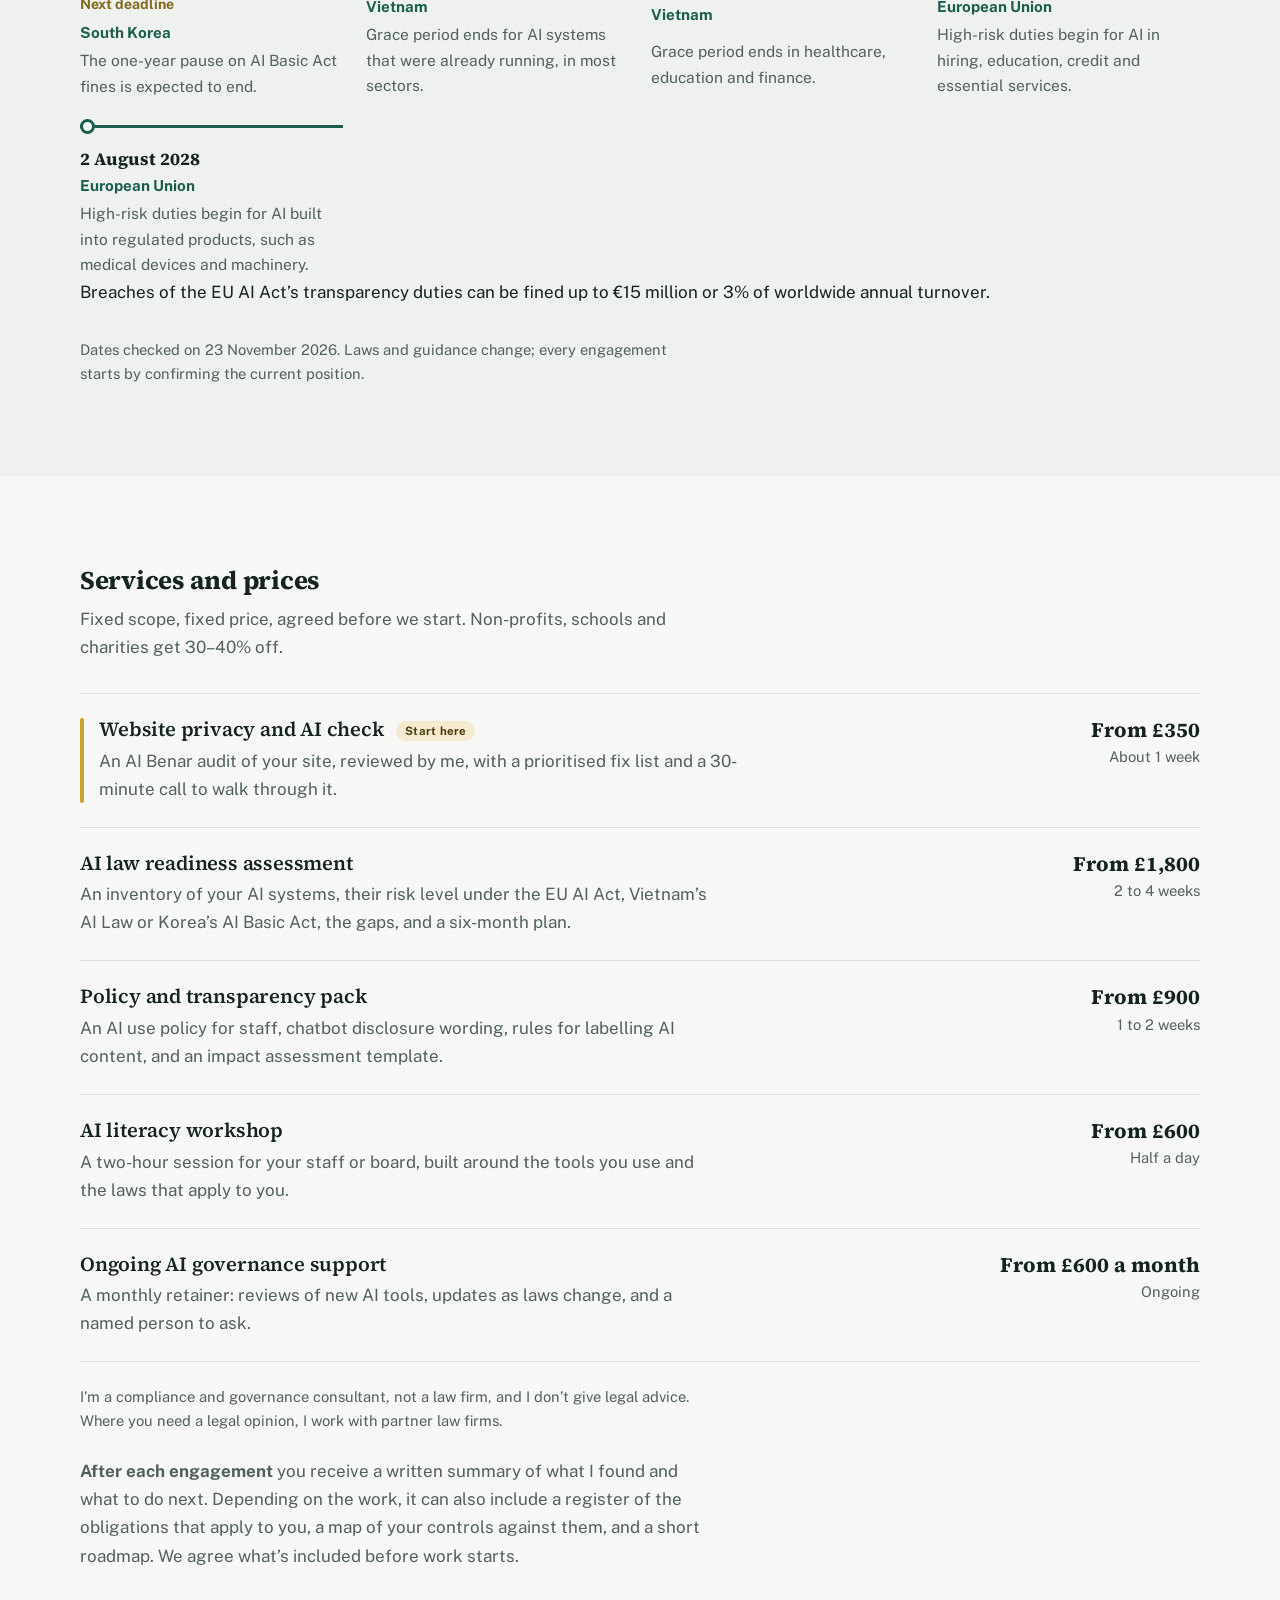
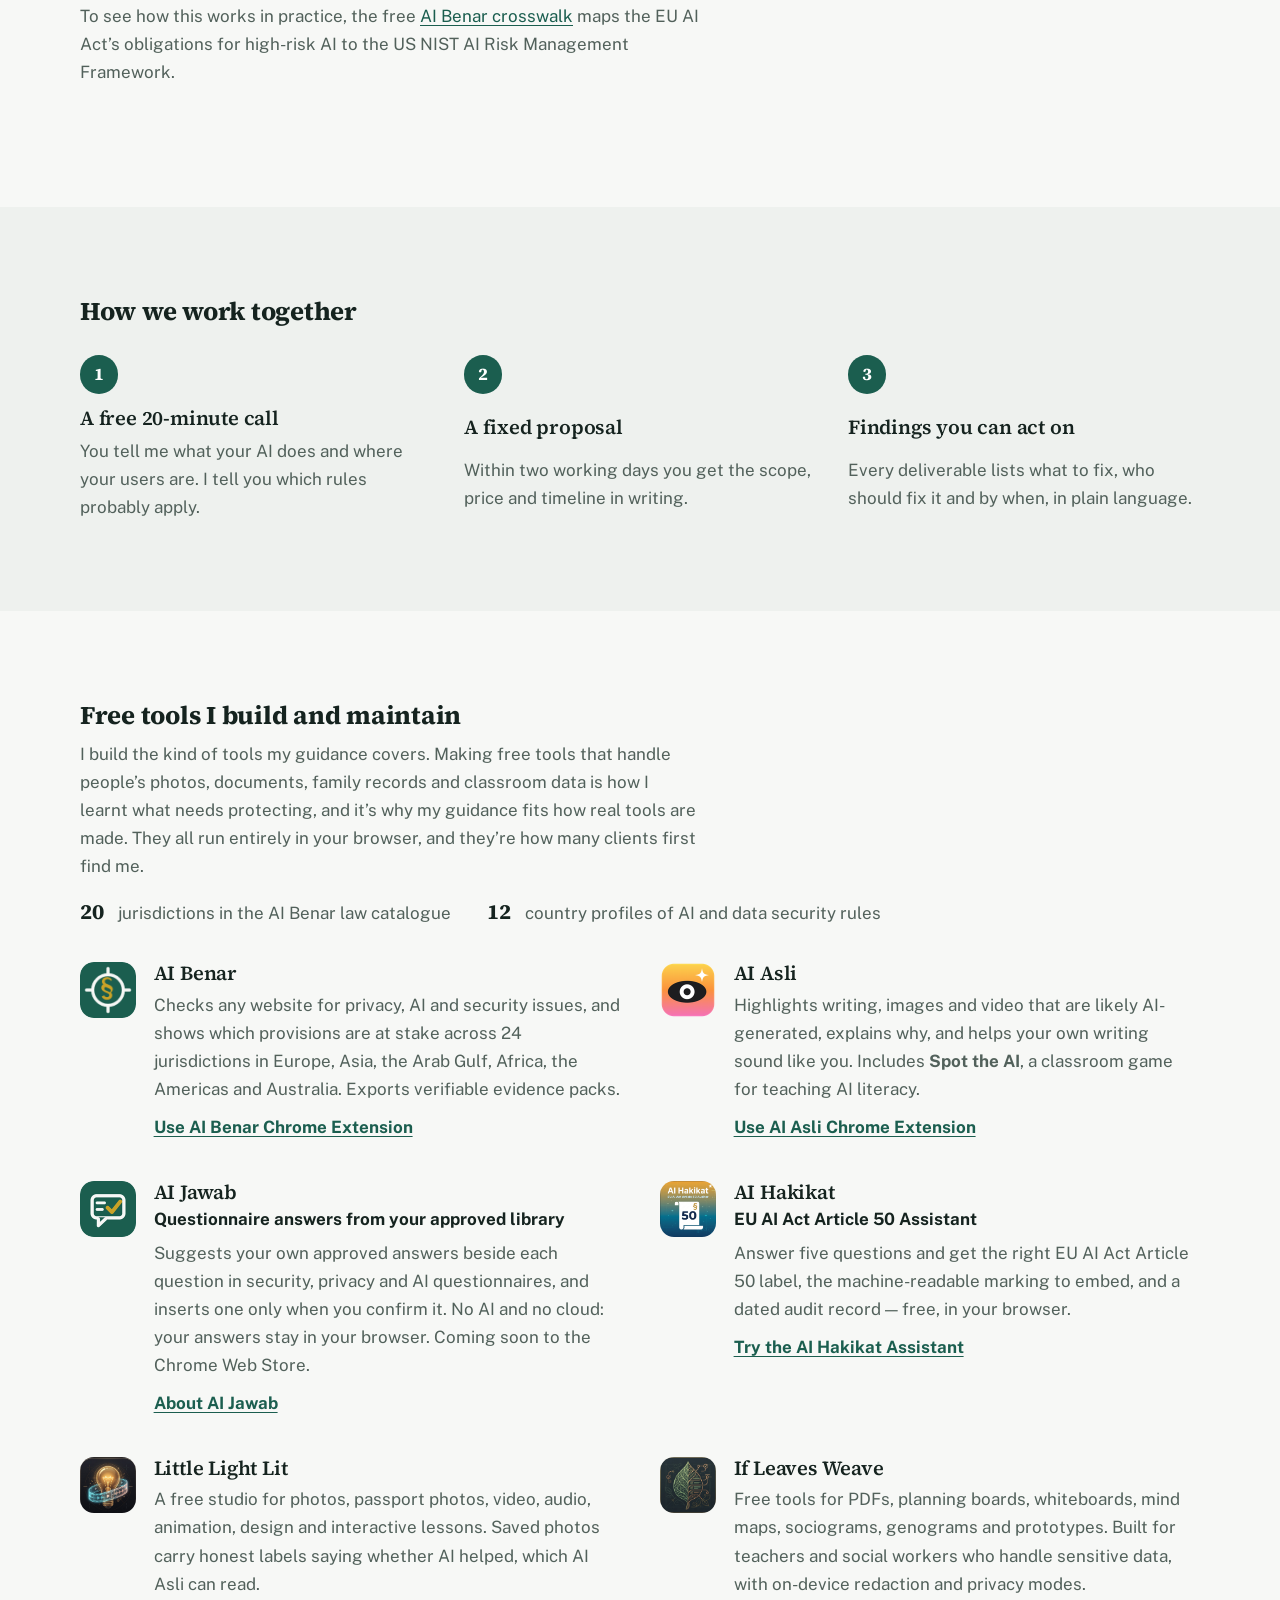
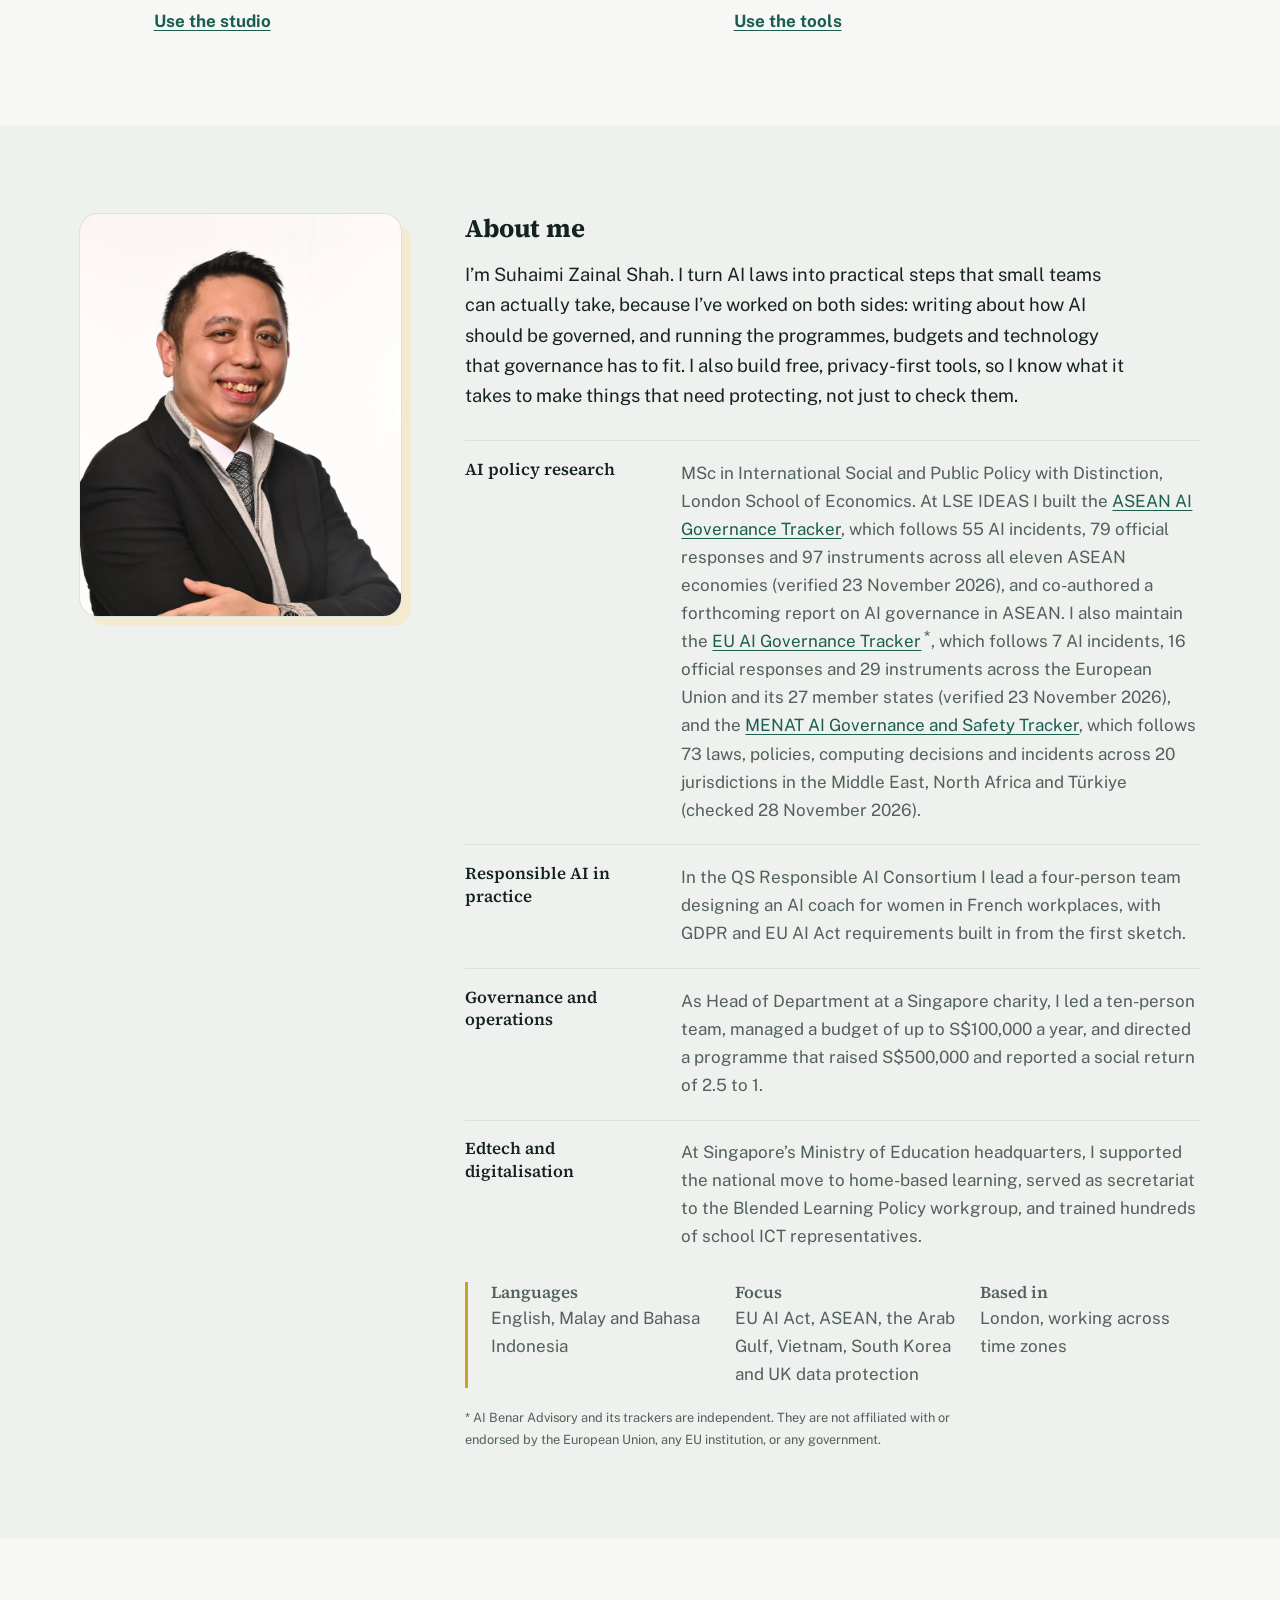
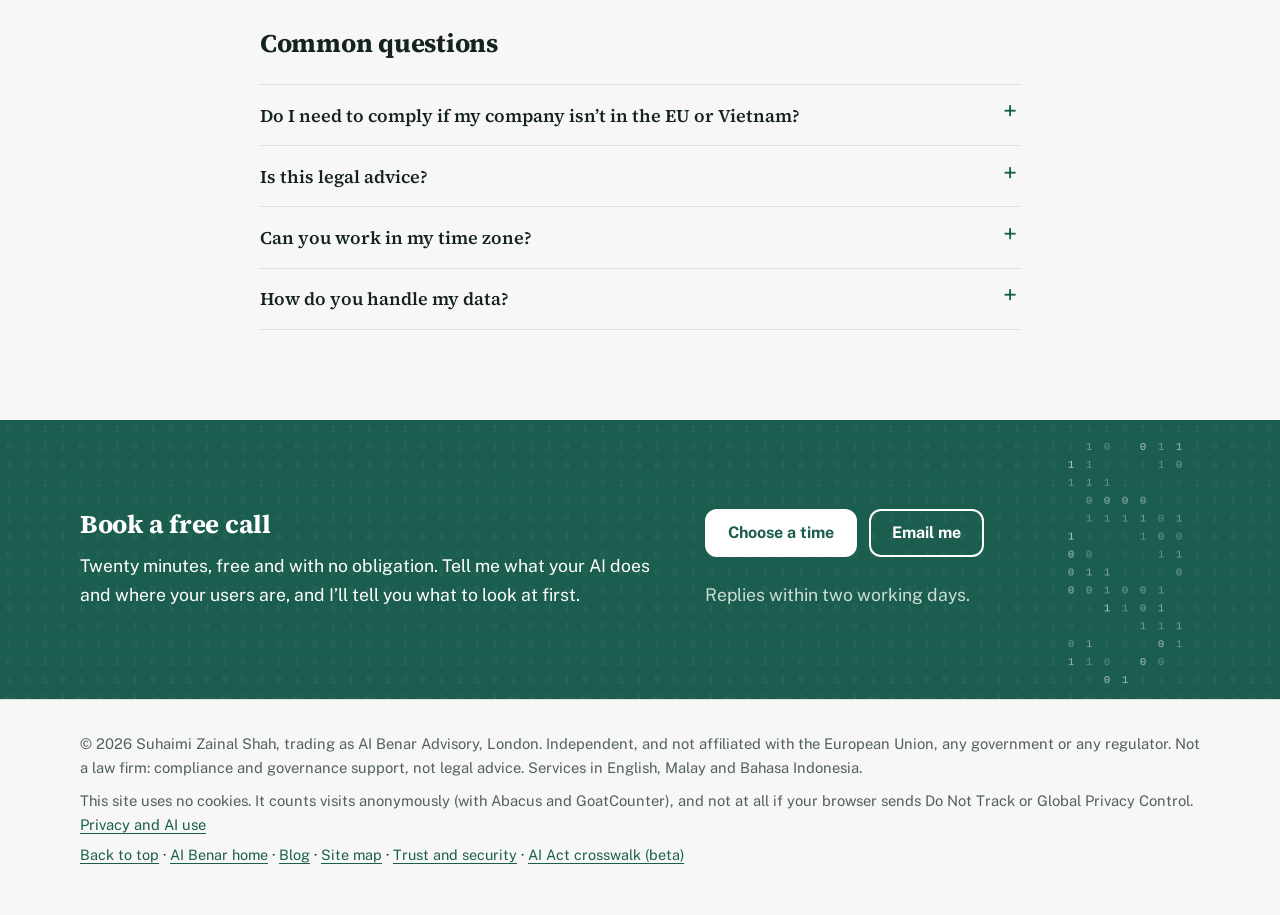
==== commit c47bb92c: "Add files via upload" ====
--- a/index.html
+++ b/index.html
@@ -31,6 +31,7 @@
         <li><a href="#deadlines">Deadlines</a></li>
         <li><a href="#tools">Free tools</a></li>
         <li><a href="#about">About</a></li>
+        <li><a href="crosswalk.html">Crosswalk</a></li>
         <li><a href="/blog/">Blog</a></li>
         <li><a class="btn small" href="#contact" data-track="nav_contact">Book a call</a></li>
       </ul>
@@ -132,6 +133,7 @@
       </div>
       <p class="fine">I’m a compliance and governance consultant, not a law firm, and I don’t give legal advice. Where you need a legal opinion, I work with partner law firms.</p>
           <p class="section-lede" style="margin-top:1.5rem"><strong>After each engagement</strong> you receive a written summary of what I found and what to do next. Depending on the work, it can also include a register of the obligations that apply to you, a map of your controls against them, and a short roadmap. We agree what’s included before work starts.</p>
+      <p class="section-lede">To see how this works in practice, the free <a href="crosswalk.html">AI Benar crosswalk</a> maps the EU AI Act’s obligations for high-risk AI to the US NIST AI Risk Management Framework.</p>
 </div>
   </section>
 
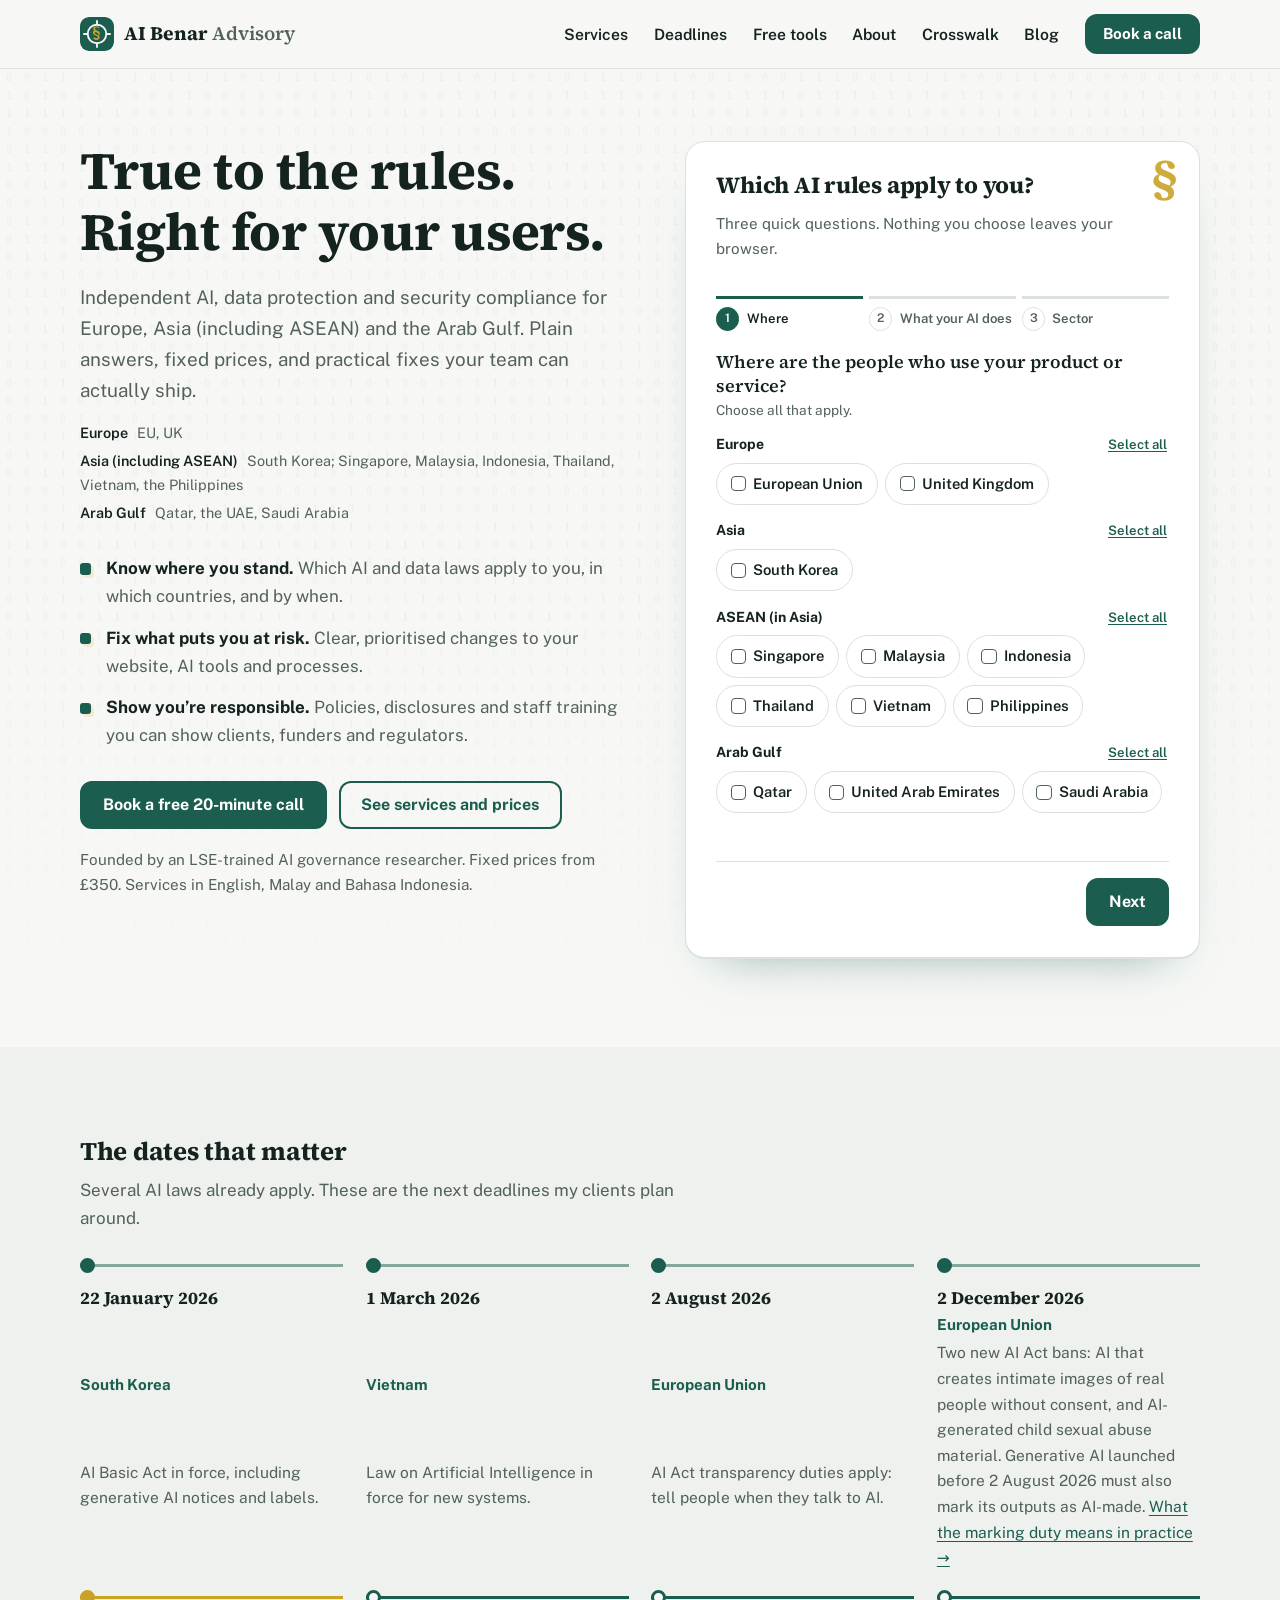
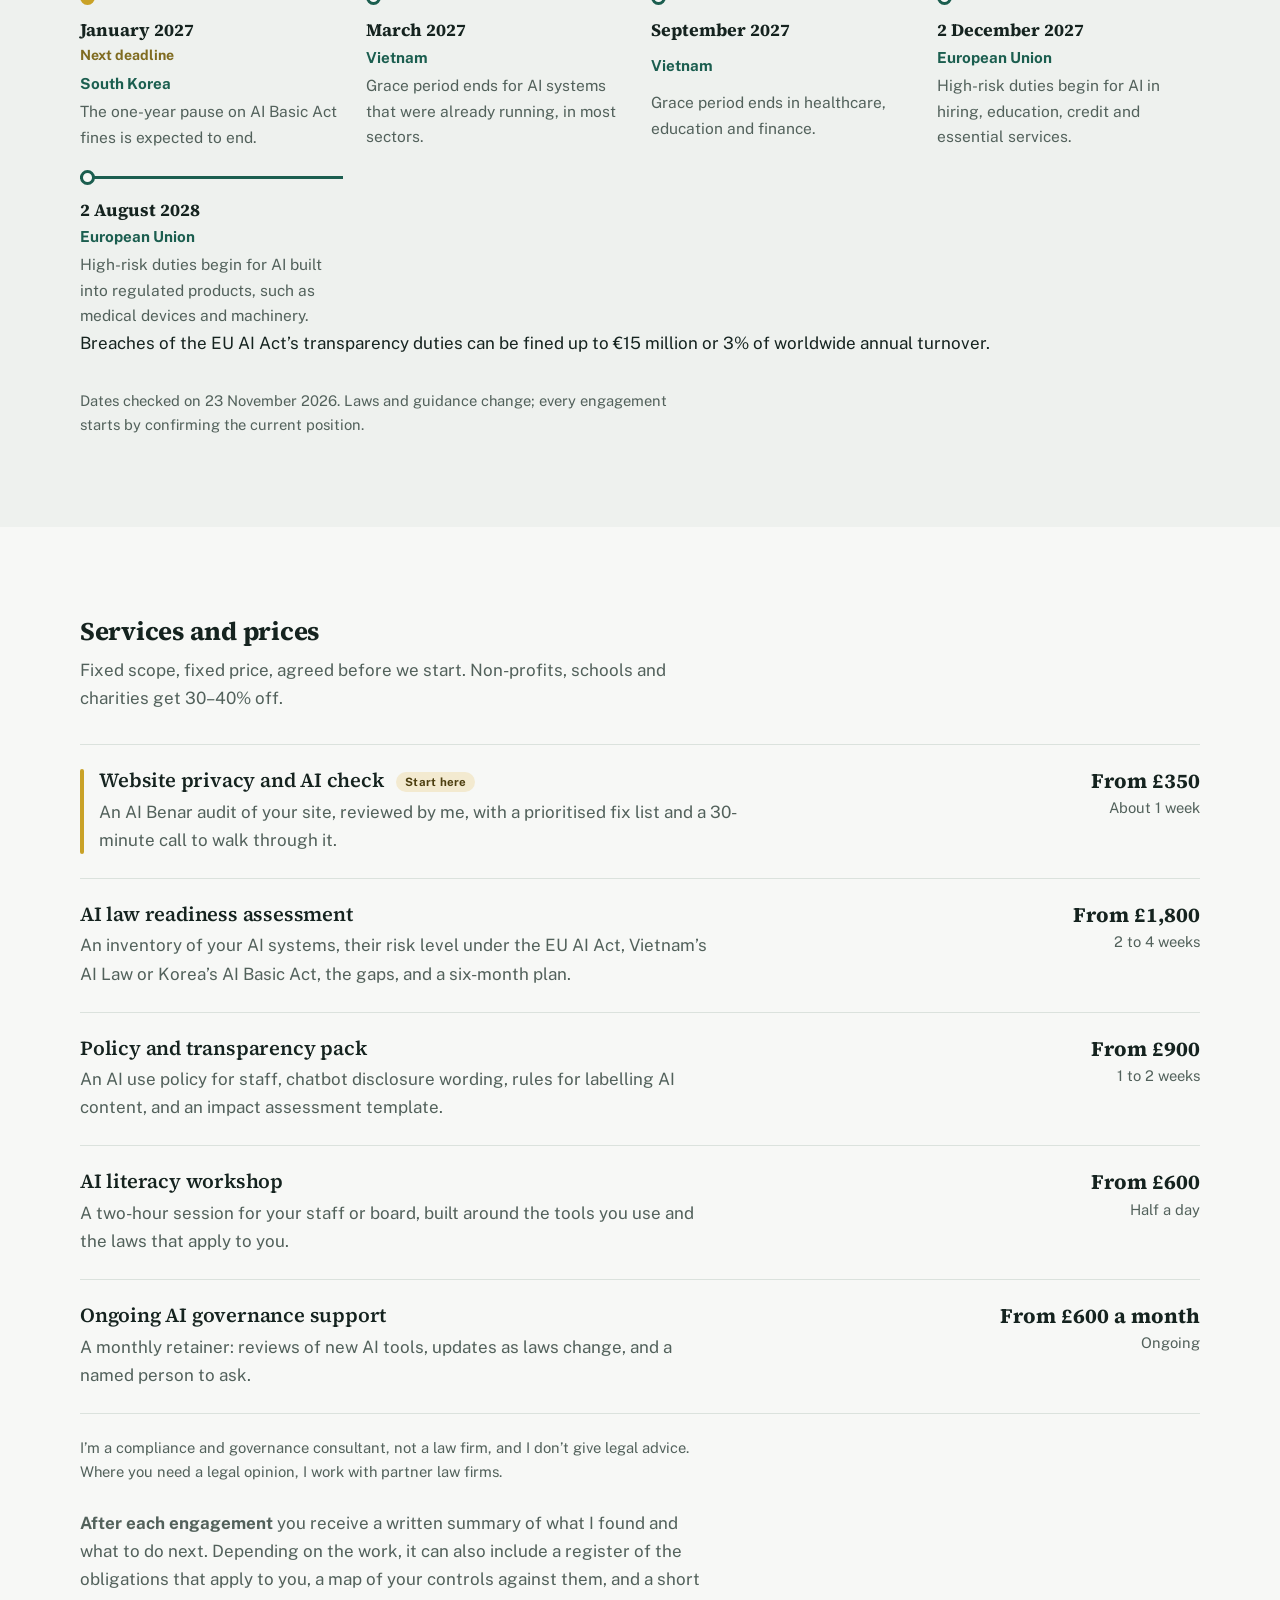
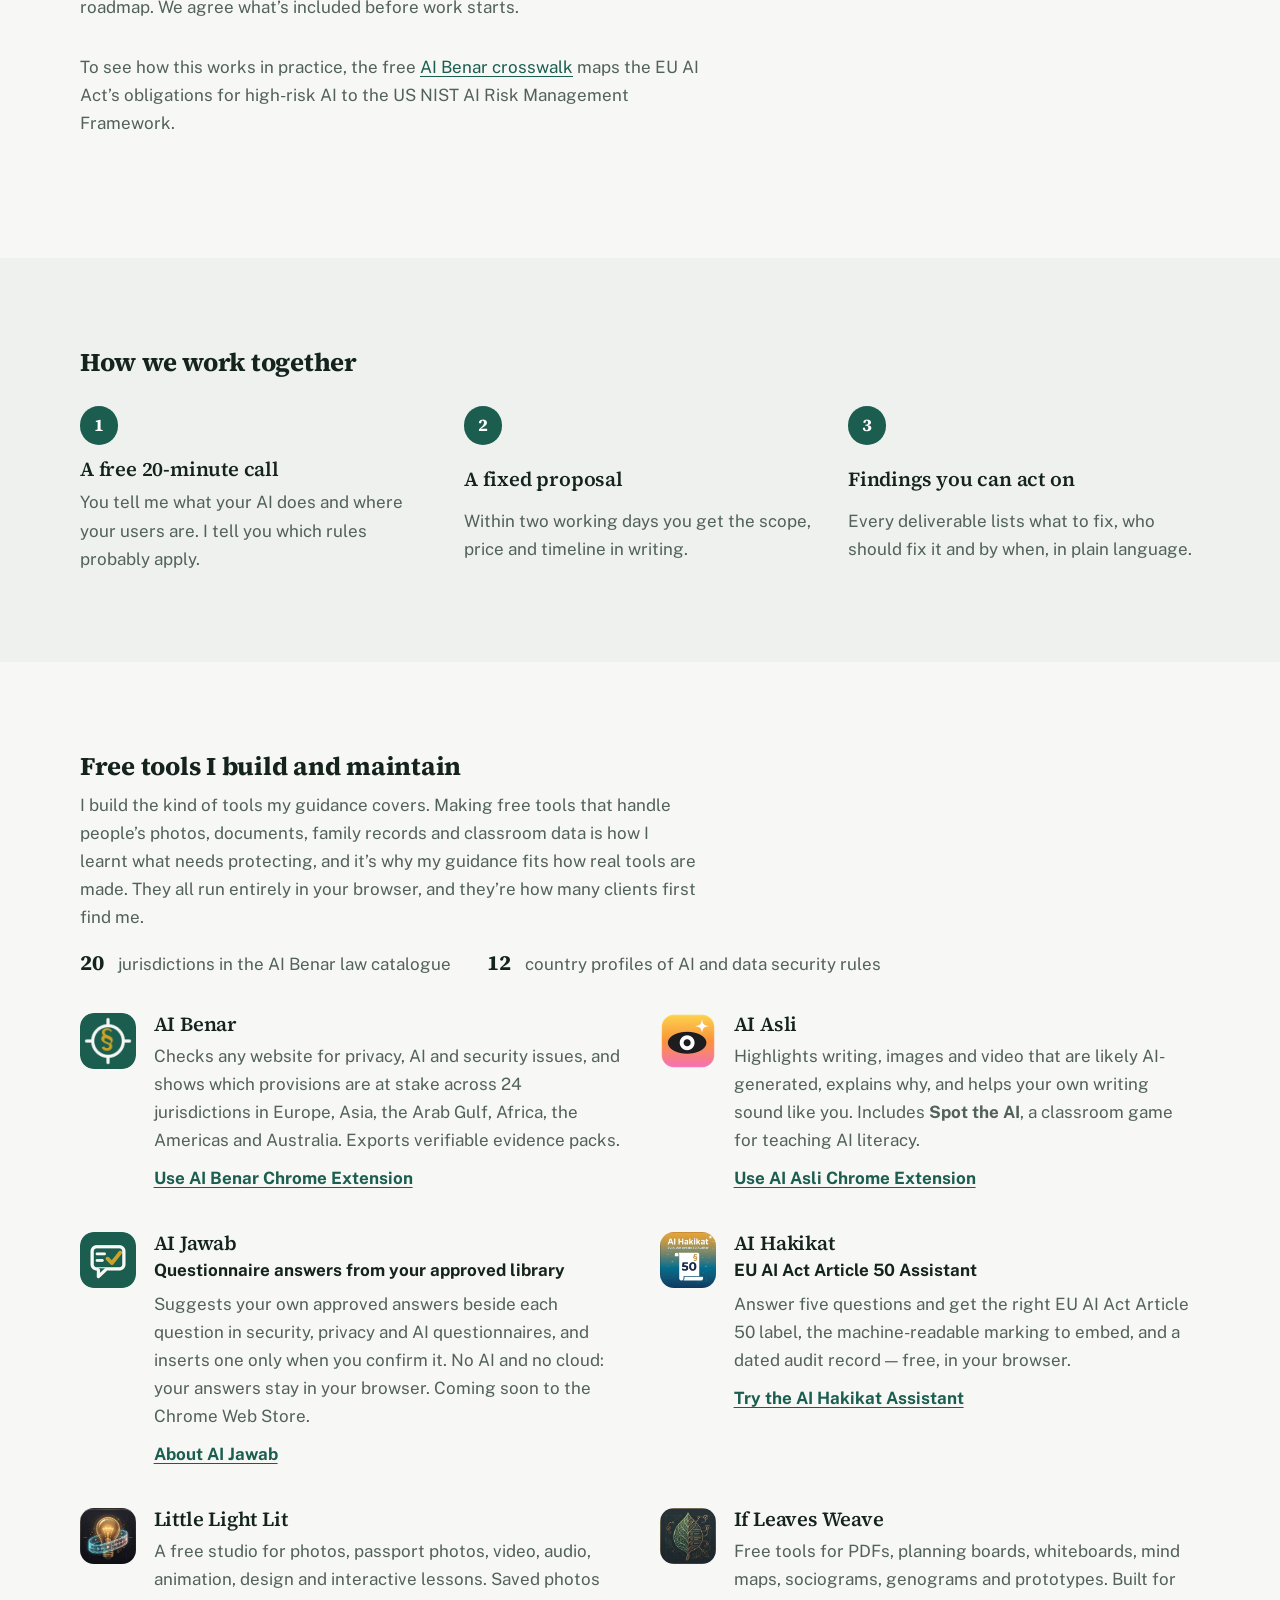
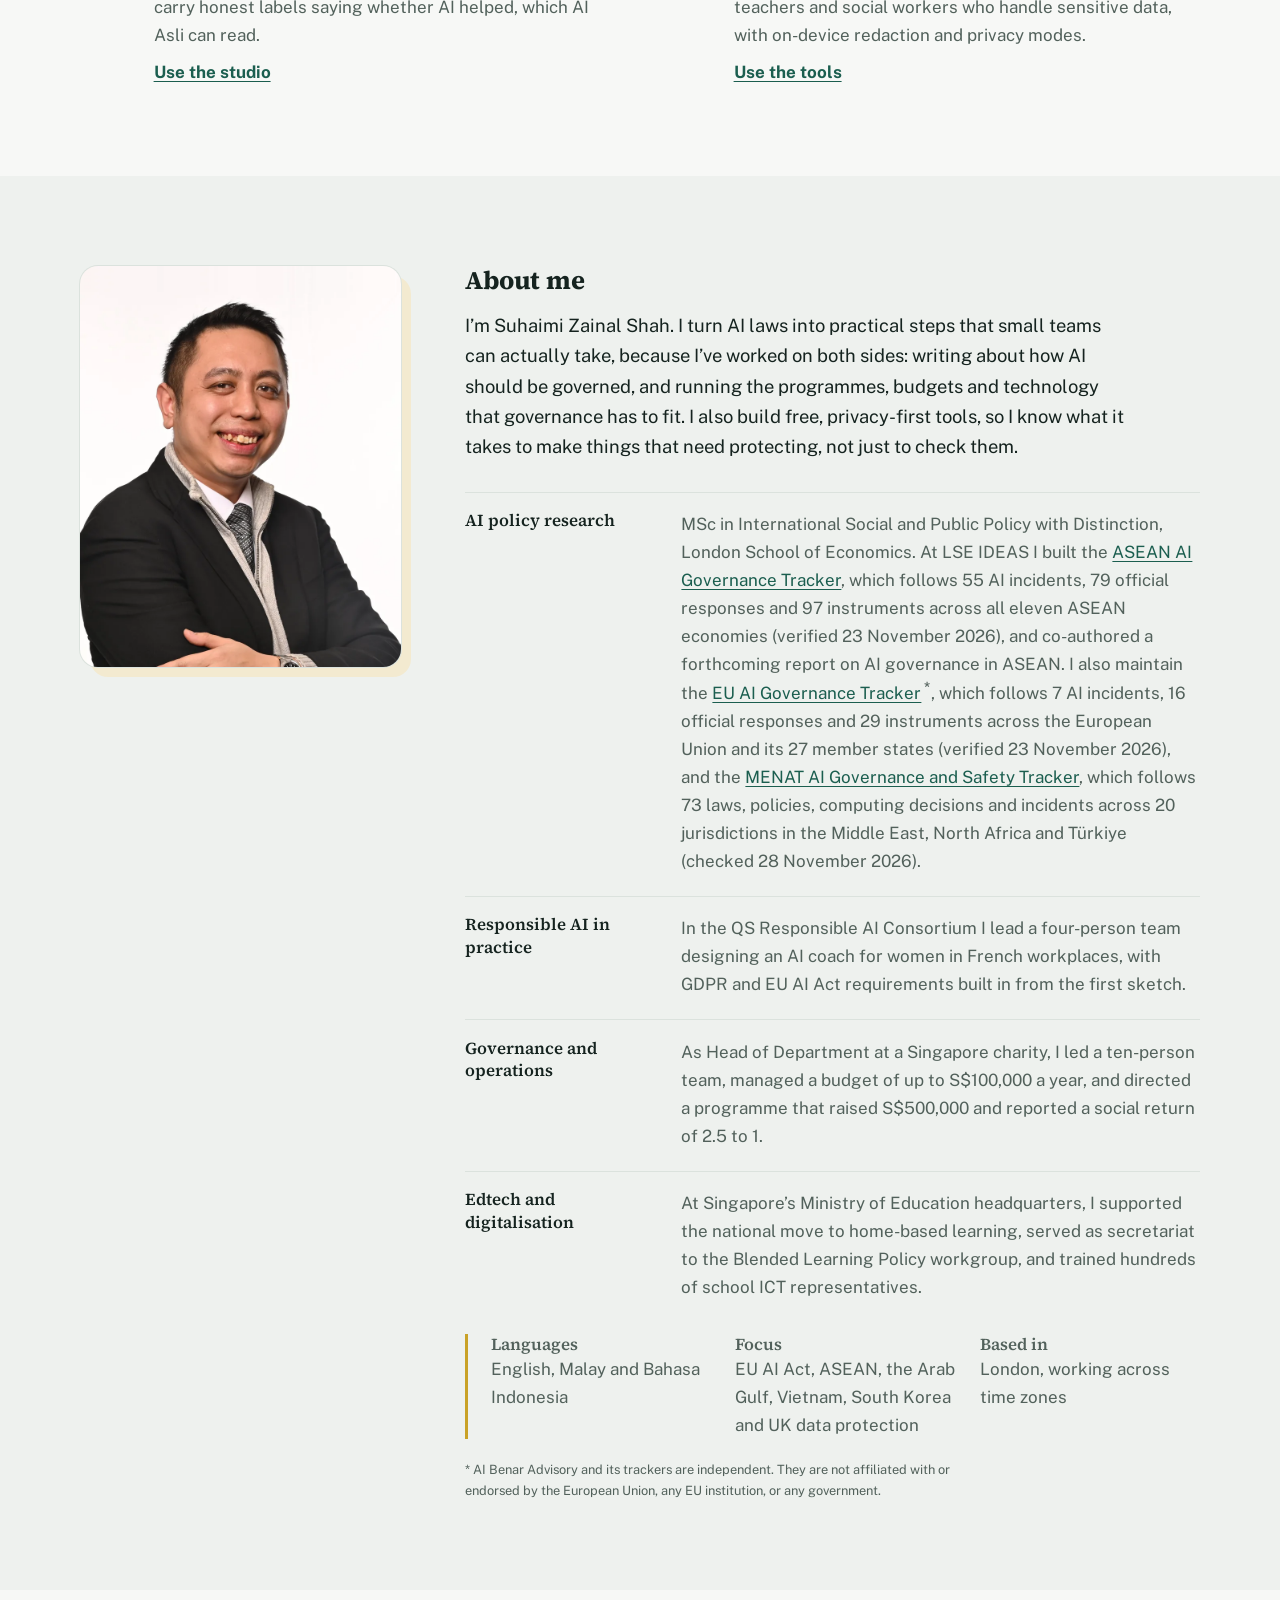
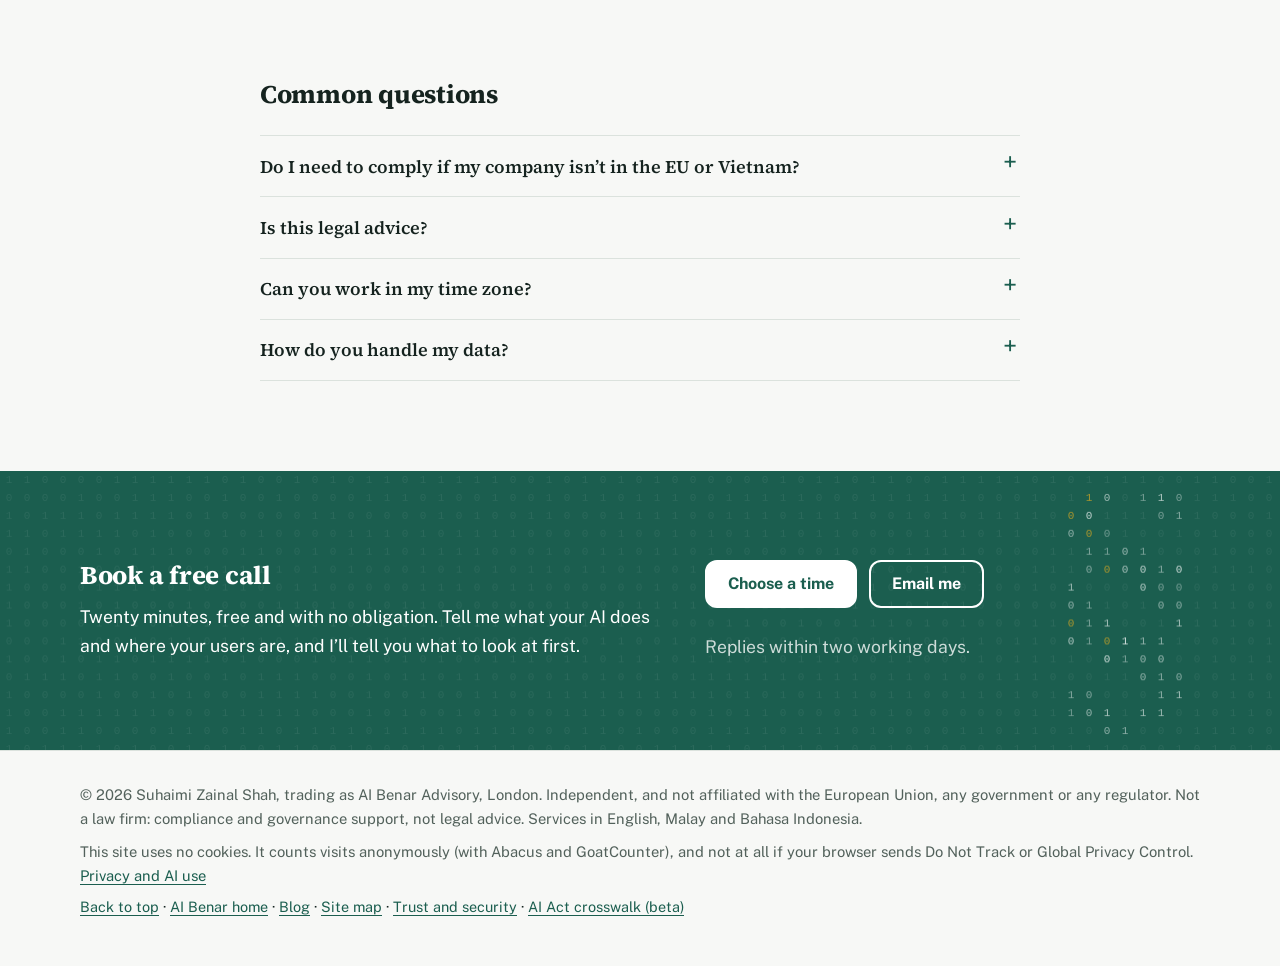
==== commit 02bbd21c: "Add blog post: 2 December machine-readable marking duty First post in /blog/ (plain HTML, no Jekyll)" ====
--- a/index.html
+++ b/index.html
@@ -92,7 +92,7 @@
         <li class="past"><time datetime="2026-01-22">22 January 2026</time><b>South Korea</b><span>AI Basic Act in force, including generative AI notices and labels.</span></li>
         <li class="past"><time datetime="2026-03-01">1 March 2026</time><b>Vietnam</b><span>Law on Artificial Intelligence in force for new systems.</span></li>
         <li class="past"><time datetime="2026-08-02">2 August 2026</time><b>European Union</b><span>AI Act transparency duties apply: tell people when they talk to AI.</span></li>
-        <li><time datetime="2026-12-02">2 December 2026</time><b>European Union</b><span>Two new AI Act bans: AI that creates intimate images of real people without consent, and AI-generated child sexual abuse material. Generative AI launched before 2 August 2026 must also mark its outputs as AI-made.</span></li>
+        <li><time datetime="2026-12-02">2 December 2026</time><b>European Union</b><span>Two new AI Act bans: AI that creates intimate images of real people without consent, and AI-generated child sexual abuse material. Generative AI launched before 2 August 2026 must also mark its outputs as AI-made. <a href="blog/2-december-marking-duty.html">What the marking duty means in practice &rarr;</a></span></li>
         <li><time datetime="2027-01-22">January 2027</time><b>South Korea</b><span>The one-year pause on AI Basic Act fines is expected to end.</span></li>
         <li><time datetime="2027-03-01">March 2027</time><b>Vietnam</b><span>Grace period ends for AI systems that were already running, in most sectors.</span></li>
         <li><time datetime="2027-09-01">September 2027</time><b>Vietnam</b><span>Grace period ends in healthcare, education and finance.</span></li>
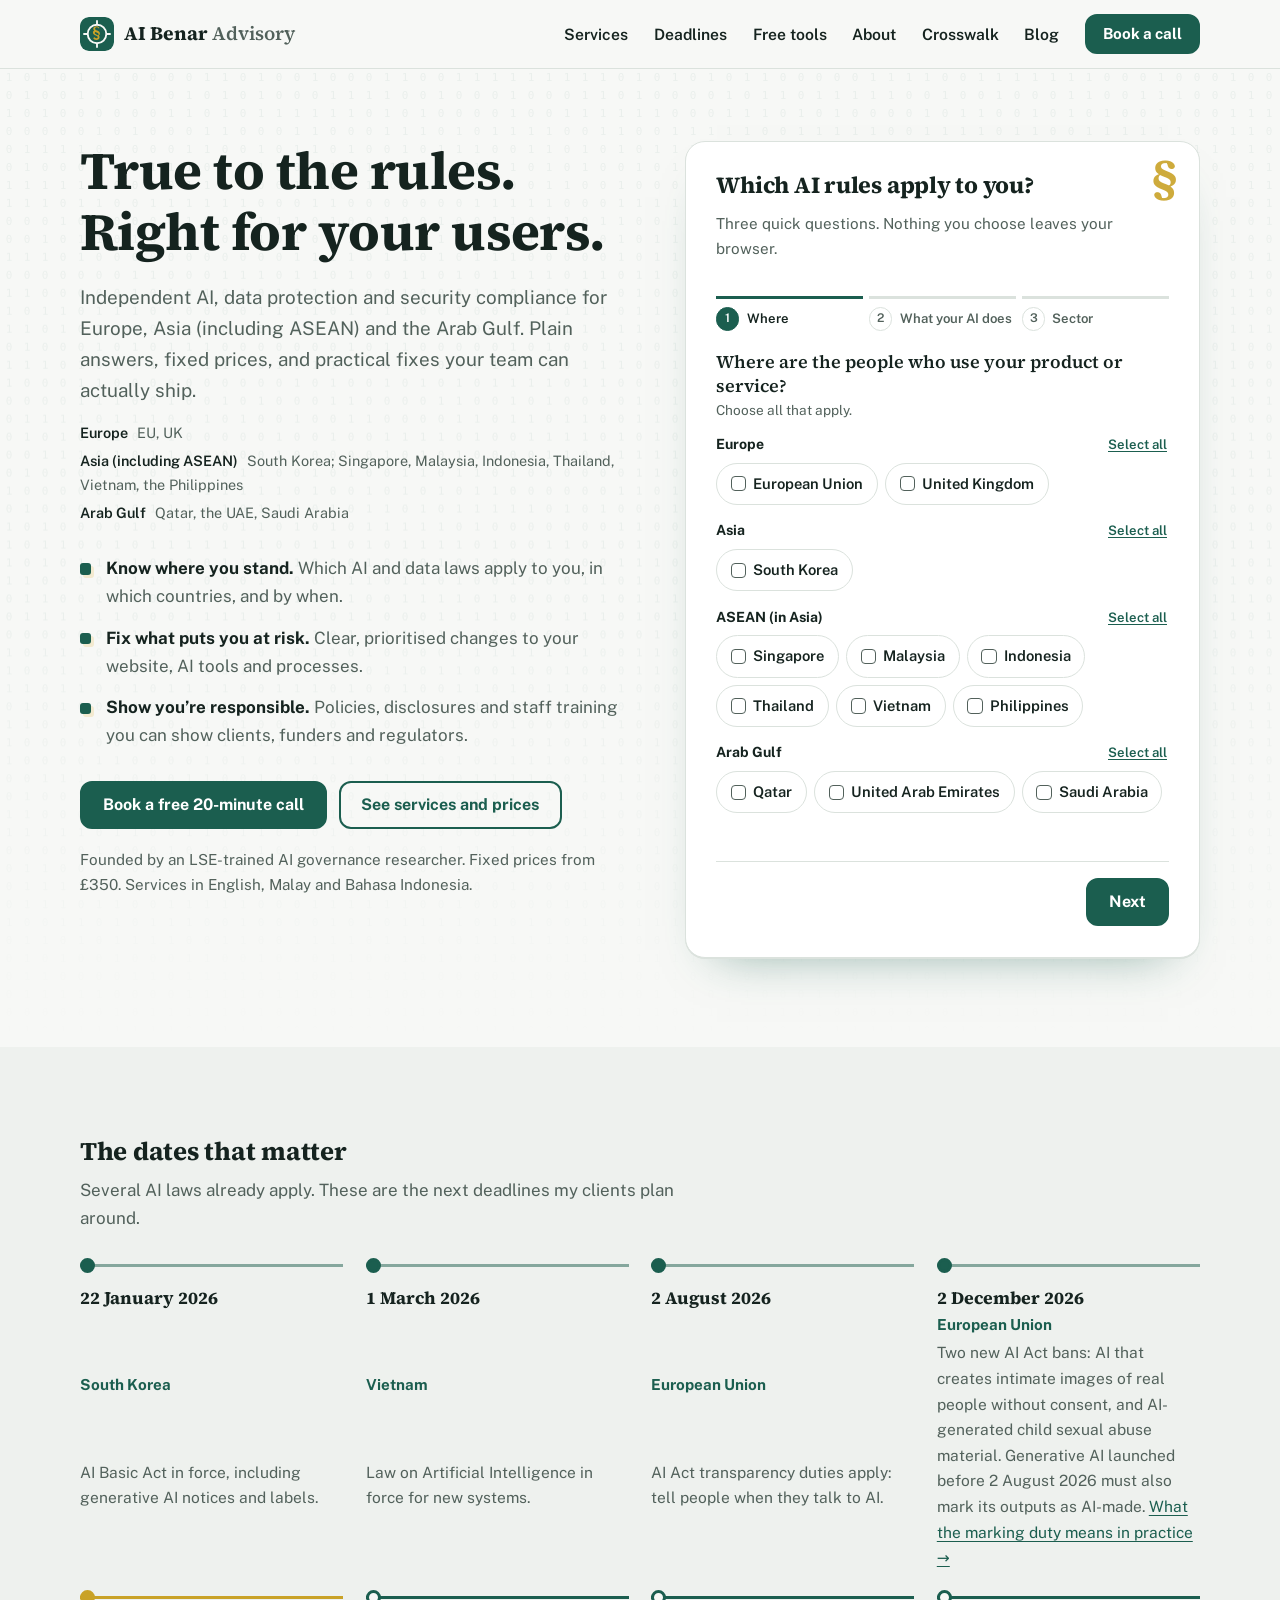
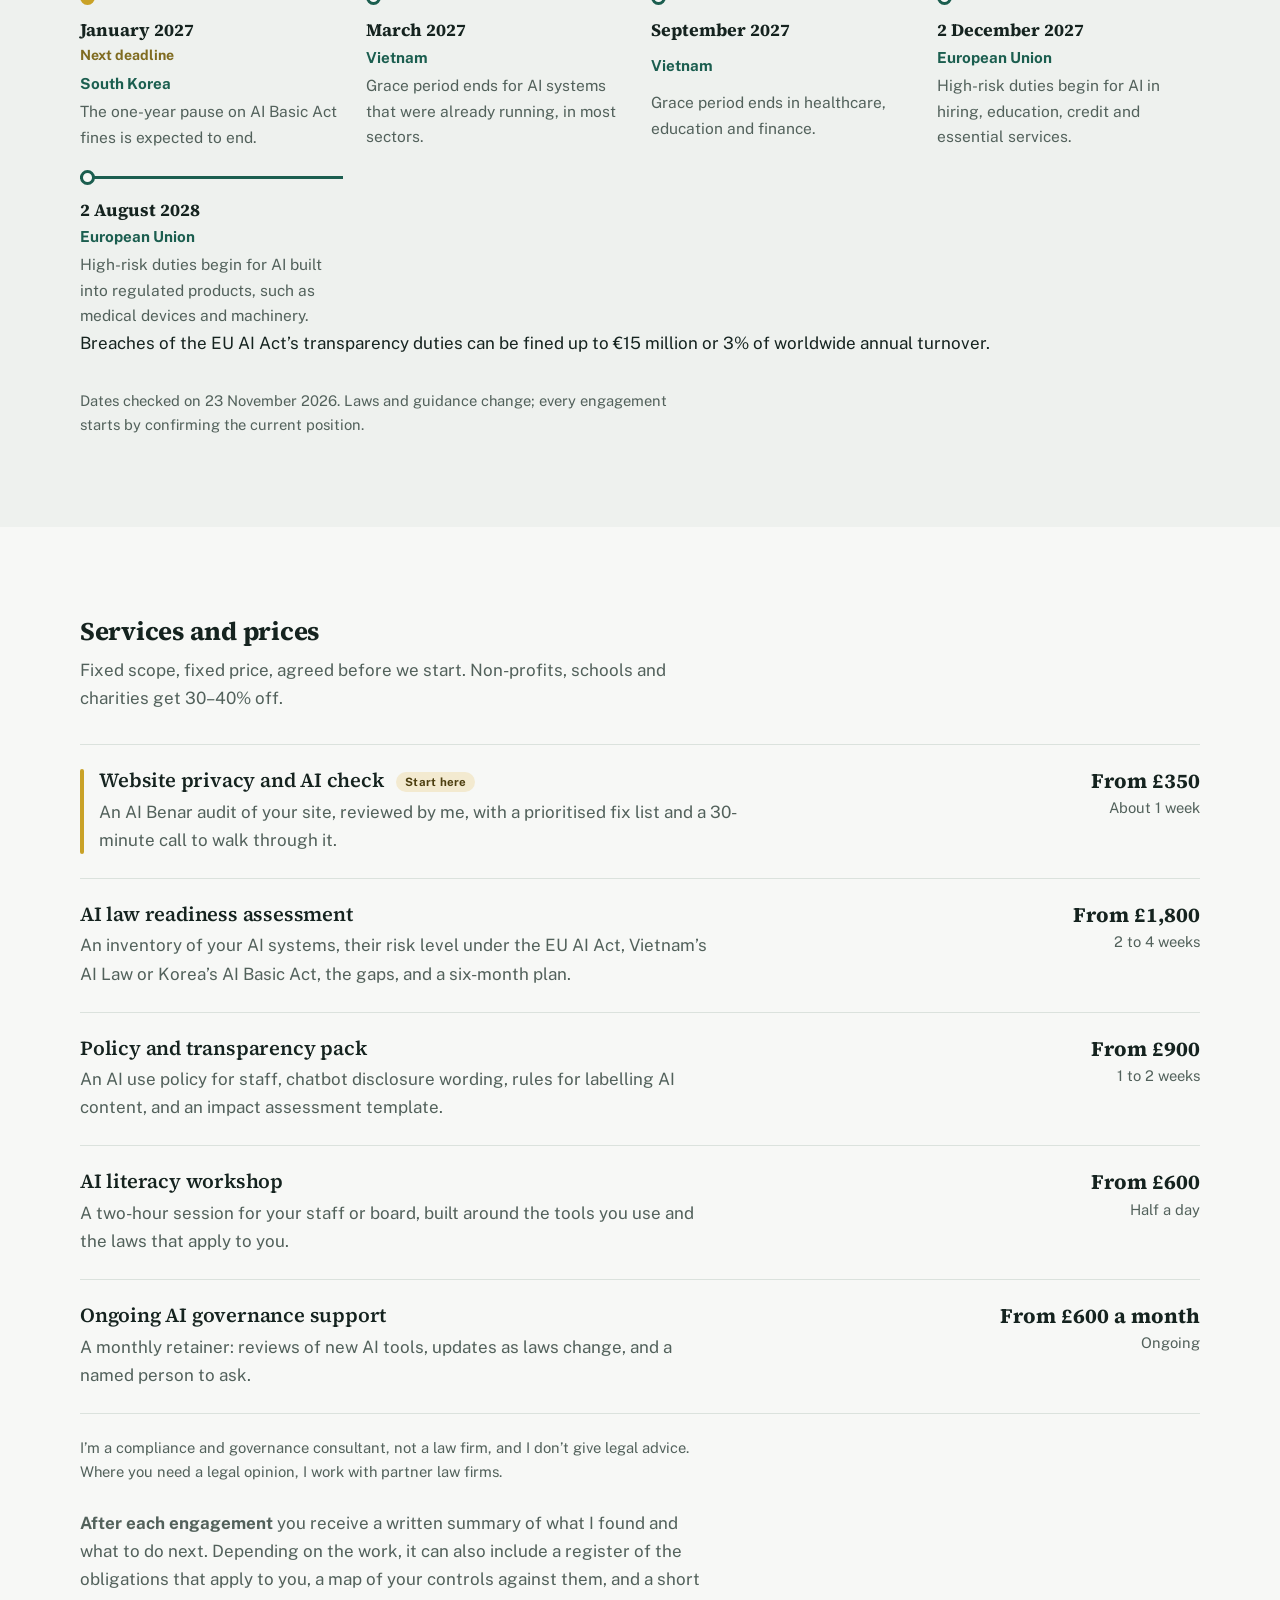
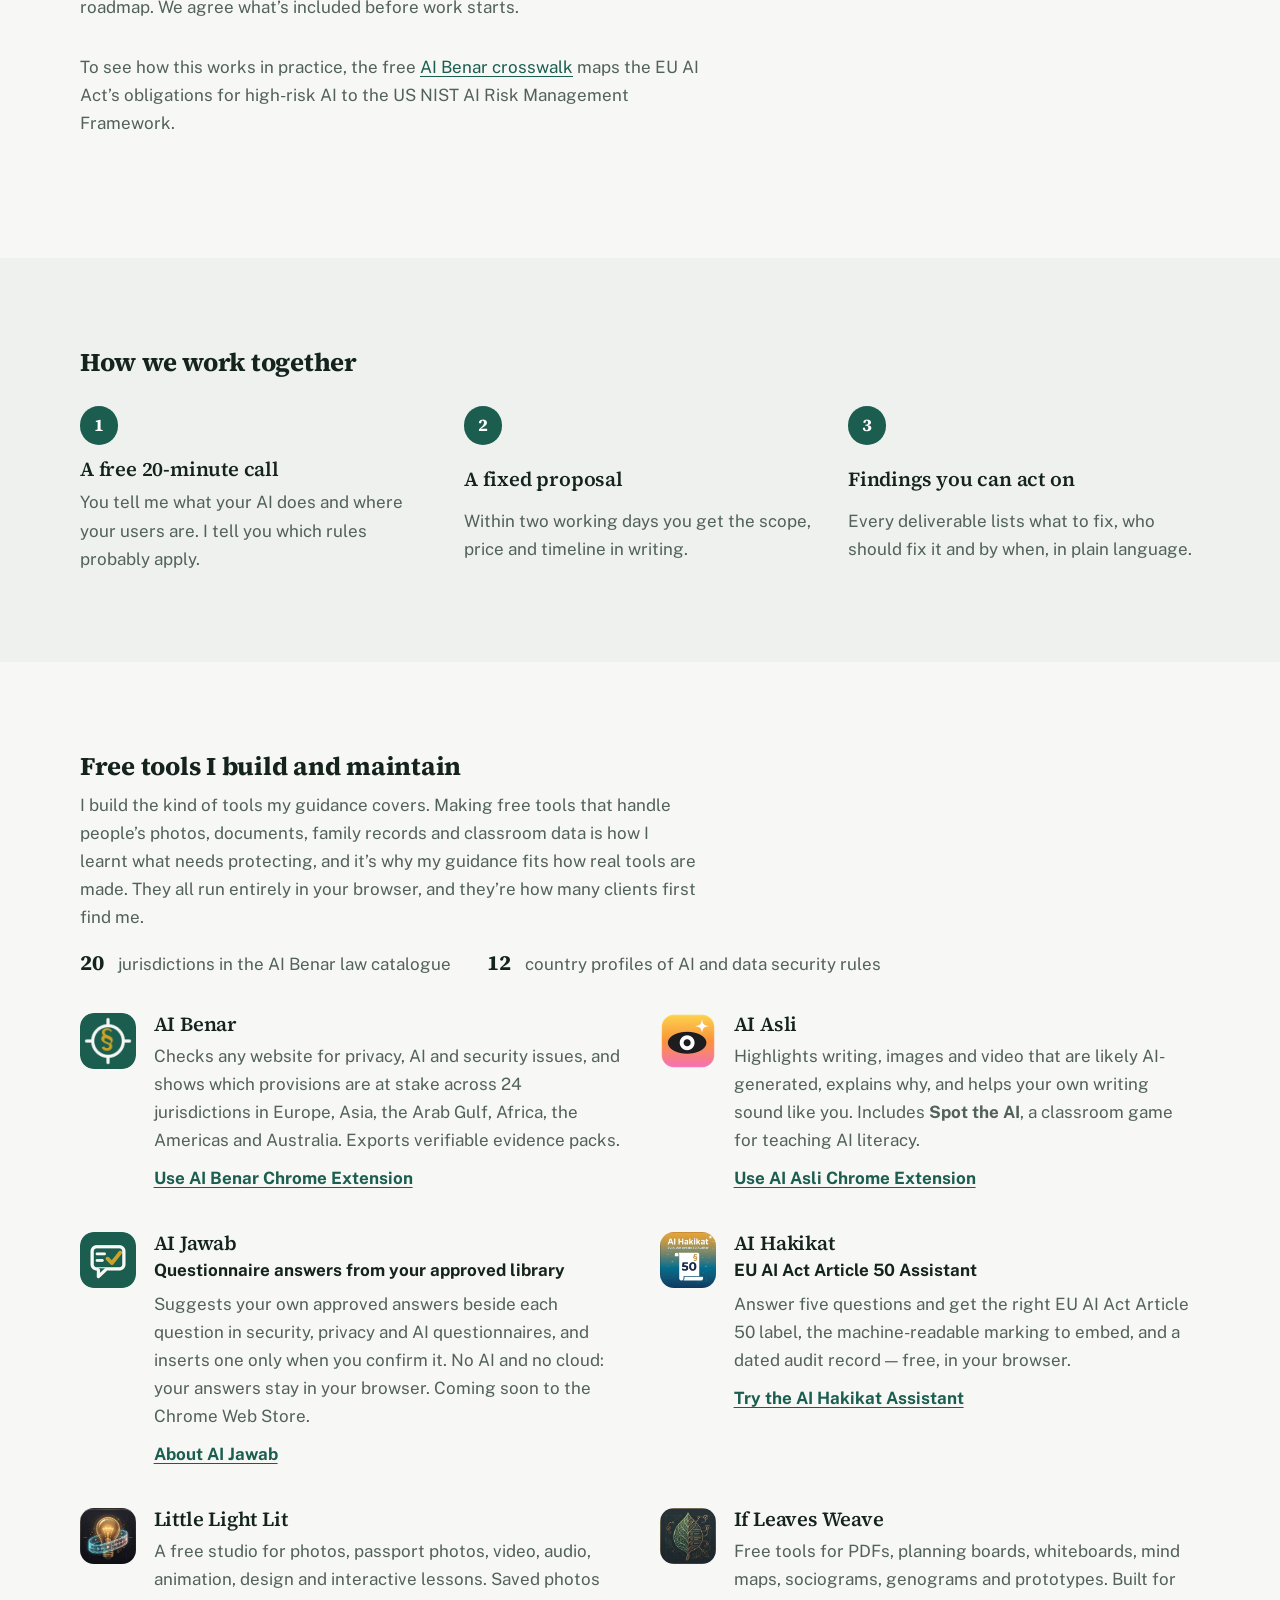
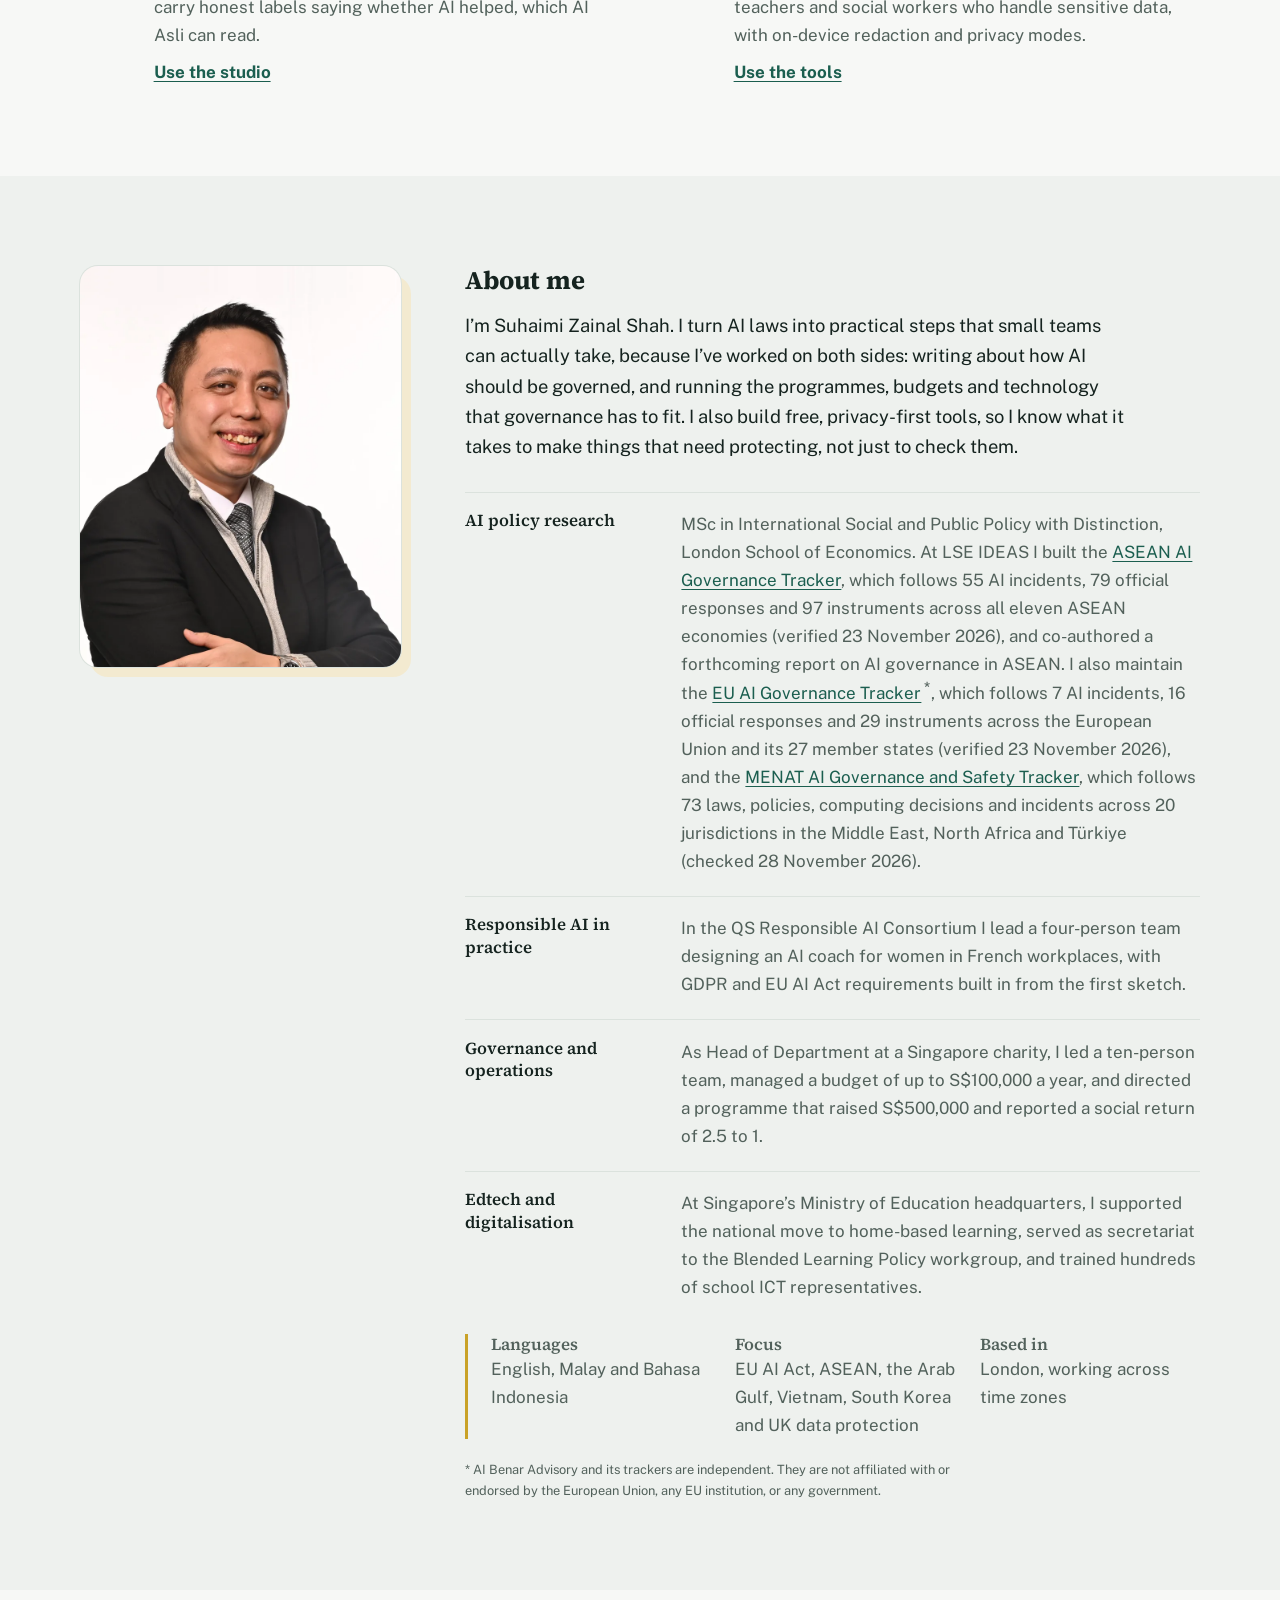
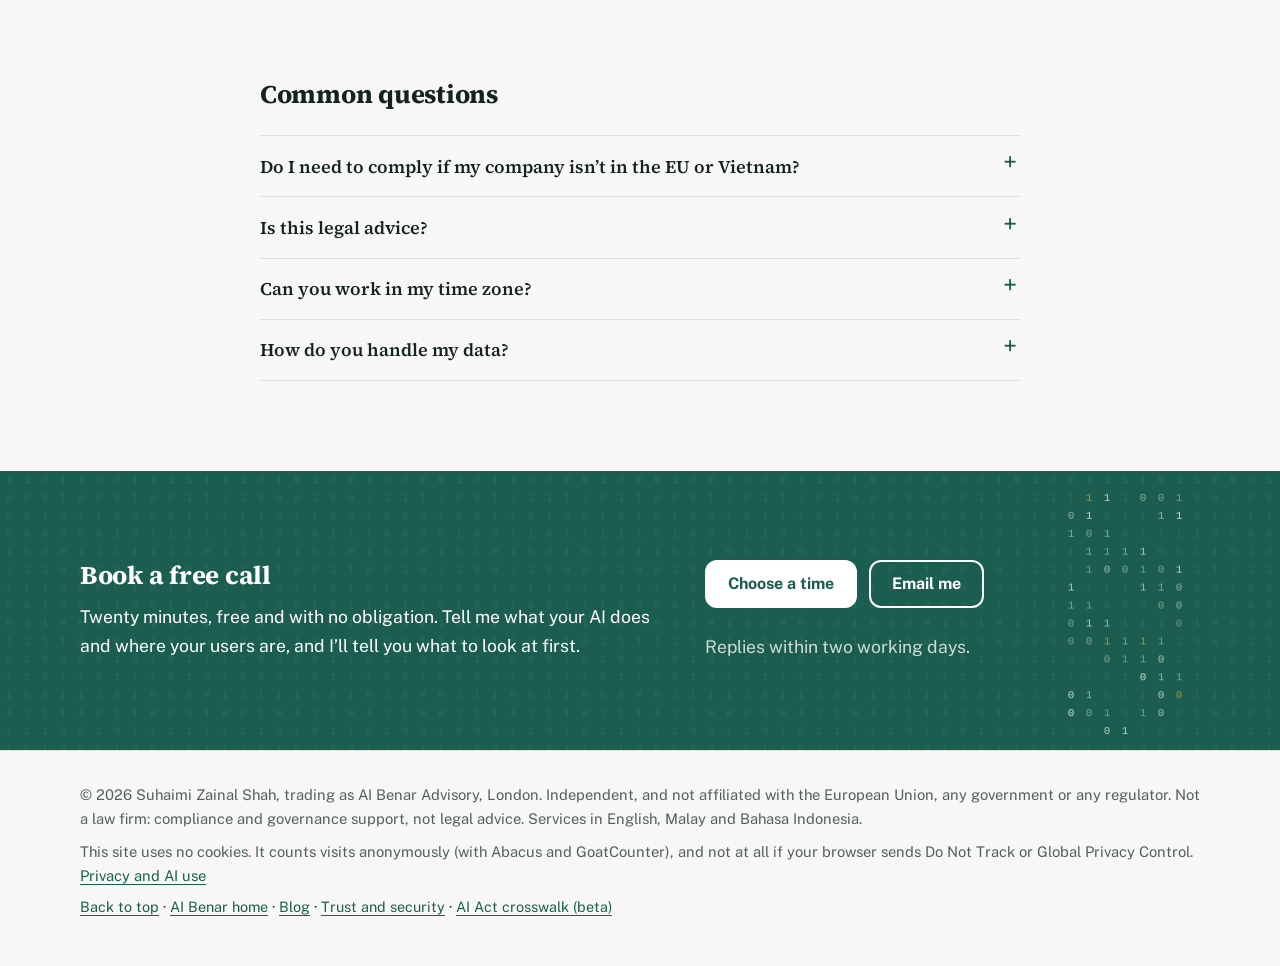
==== commit 5ceb164b: "Fix root-relative links so Lychee can check them The site's root-relative links (href="/...") made t" ====
--- a/index.html
+++ b/index.html
@@ -23,7 +23,7 @@
 
 <header class="site-head">
   <div class="wrap head-row">
-    <a class="brand" href="/" aria-label="AI Benar home"><img src="logo.svg" alt="" width="34" height="34"><span>AI Benar <em>Advisory</em></span></a>
+    <a class="brand" href="index.html" aria-label="AI Benar home"><img src="logo.svg" alt="" width="34" height="34"><span>AI Benar <em>Advisory</em></span></a>
     <nav aria-label="Main">
       <button class="menu" aria-expanded="false" aria-controls="nav-list">Menu</button>
       <ul id="nav-list">
@@ -32,7 +32,7 @@
         <li><a href="#tools">Free tools</a></li>
         <li><a href="#about">About</a></li>
         <li><a href="crosswalk.html">Crosswalk</a></li>
-        <li><a href="/blog/">Blog</a></li>
+        <li><a href="blog/">Blog</a></li>
         <li><a class="btn small" href="#contact" data-track="nav_contact">Book a call</a></li>
       </ul>
     </nav>
@@ -173,7 +173,7 @@
         <article class="tool">
           <img src="assets/ai-jawab-icon.png" alt="" width="56" height="56">
           <div><h3>AI Jawab</h3><p class="tool-sub">Questionnaire answers from your approved library</p><p>Suggests your own approved answers beside each question in security, privacy and AI questionnaires, and inserts one only when you confirm it. No AI and no cloud: your answers stay in your browser. Coming soon to the Chrome Web Store.</p>
-          <a href="/AI-Jawab/" data-track="tool_aijawab">About AI Jawab</a></div>
+          <a href="https://suhaimizainalshah.github.io/AI-Jawab/" data-track="tool_aijawab">About AI Jawab</a></div>
         </article>
         <article class="tool">
           <img src="assets/ai-hakikat-logo.jpg" alt="" width="56" height="56">
@@ -183,12 +183,12 @@
         <article class="tool">
           <img src="assets/little-light-lit-logo.jpg" alt="" width="56" height="56">
           <div><h3>Little Light Lit</h3><p>A free studio for photos, passport photos, video, audio, animation, design and interactive lessons. Saved photos carry honest labels saying whether AI helped, which AI Asli can read.</p>
-          <a href="/little-light-lit/" target="_blank" rel="noopener noreferrer" data-track="tool_littlelightlit">Use the studio</a></div>
+          <a href="https://suhaimizainalshah.github.io/little-light-lit/" target="_blank" rel="noopener noreferrer" data-track="tool_littlelightlit">Use the studio</a></div>
         </article>
         <article class="tool">
           <img src="assets/if-leaves-weave-logo.jpg" alt="" width="56" height="56">
           <div><h3>If Leaves Weave</h3><p>Free tools for PDFs, planning boards, whiteboards, mind maps, sociograms, genograms and prototypes. Built for teachers and social workers who handle sensitive data, with on-device redaction and privacy modes.</p>
-          <a href="/if-leaves-weave/" target="_blank" rel="noopener noreferrer" data-track="tool_ifleavesweave">Use the tools</a></div>
+          <a href="https://suhaimizainalshah.github.io/if-leaves-weave/" target="_blank" rel="noopener noreferrer" data-track="tool_ifleavesweave">Use the tools</a></div>
         </article>
       </div>
     </div>
@@ -207,7 +207,7 @@
         <h2 id="about-title">About me</h2>
         <p class="about-lede">I’m Suhaimi Zainal Shah. I turn AI laws into practical steps that small teams can actually take, because I’ve worked on both sides: writing about how AI should be governed, and running the programmes, budgets and technology that governance has to fit. I also build free, privacy-first tools, so I know what it takes to make things that need protecting, not just to check them.</p>
         <dl class="strands">
-          <div><dt>AI policy research</dt><dd>MSc in International Social and Public Policy with Distinction, London School of Economics. At LSE IDEAS I built the <a href="/ASEAN-AI-Governance-Tracker/" target="_blank" rel="noopener">ASEAN AI Governance Tracker</a>, which follows 55 AI incidents, 79 official responses and 97 instruments across all eleven ASEAN economies (verified 23 November 2026), and co-authored a forthcoming report on AI governance in ASEAN. I also maintain the <a href="/EU-AI-Governance-Tracker/" target="_blank" rel="noopener">EU AI Governance Tracker</a><sup class="fn"><a href="#fn-eu" aria-label="Footnote: not affiliated with the European Union">*</a></sup>, which follows 7 AI incidents, 16 official responses and 29 instruments across the European Union and its 27 member states (verified 23 November 2026), and the <a href="/MENAT-AI-Governance-Tracker/" target="_blank" rel="noopener">MENAT AI Governance and Safety Tracker</a>, which follows 73 laws, policies, computing decisions and incidents across 20 jurisdictions in the Middle East, North Africa and Türkiye (checked 28 November 2026).</dd></div>
+          <div><dt>AI policy research</dt><dd>MSc in International Social and Public Policy with Distinction, London School of Economics. At LSE IDEAS I built the <a href="https://suhaimizainalshah.github.io/ASEAN-AI-Governance-Tracker/" target="_blank" rel="noopener">ASEAN AI Governance Tracker</a>, which follows 55 AI incidents, 79 official responses and 97 instruments across all eleven ASEAN economies (verified 23 November 2026), and co-authored a forthcoming report on AI governance in ASEAN. I also maintain the <a href="https://suhaimizainalshah.github.io/EU-AI-Governance-Tracker/" target="_blank" rel="noopener">EU AI Governance Tracker</a><sup class="fn"><a href="#fn-eu" aria-label="Footnote: not affiliated with the European Union">*</a></sup>, which follows 7 AI incidents, 16 official responses and 29 instruments across the European Union and its 27 member states (verified 23 November 2026), and the <a href="https://suhaimizainalshah.github.io/MENAT-AI-Governance-Tracker/" target="_blank" rel="noopener">MENAT AI Governance and Safety Tracker</a>, which follows 73 laws, policies, computing decisions and incidents across 20 jurisdictions in the Middle East, North Africa and Türkiye (checked 28 November 2026).</dd></div>
           <div><dt>Responsible AI in practice</dt><dd>In the QS Responsible AI Consortium I lead a four-person team designing an AI coach for women in French workplaces, with GDPR and EU AI Act requirements built in from the first sketch.</dd></div>
           <div><dt>Governance and operations</dt><dd>As Head of Department at a Singapore charity, I led a ten-person team, managed a budget of up to S$100,000 a year, and directed a programme that raised S$500,000 and reported a social return of 2.5 to 1.</dd></div>
           <div><dt>Edtech and digitalisation</dt><dd>At Singapore’s Ministry of Education headquarters, I supported the national move to home-based learning, served as secretariat to the Blended Learning Policy workgroup, and trained hundreds of school ICT representatives.</dd></div>
@@ -255,7 +255,7 @@
     <p>© <span id="year">2026</span> Suhaimi Zainal Shah, trading as AI Benar Advisory, London. Independent, and not affiliated with the European Union, any government or any regulator. Not a law firm: compliance and governance support, not legal advice. Services in English, Malay and Bahasa Indonesia.</p>
     <p>This site uses no cookies. It counts visits anonymously (with Abacus and GoatCounter), and not at all if your browser sends Do Not Track or Global Privacy Control. <a href="privacy.html">Privacy and AI use</a></p>
   </div>
-  <p class="wrap foot-links"><a href="#top" class="to-top-link">Back to top</a> · <a href="/">AI Benar home</a> · <a href="/blog/">Blog</a> · <a href="/sitemap/">Site map</a> · <a href="trust.html">Trust and security</a> · <a href="crosswalk.html">AI Act crosswalk (beta)</a></p>
+  <p class="wrap foot-links"><a href="#top" class="to-top-link">Back to top</a> · <a href="index.html">AI Benar home</a> · <a href="blog/">Blog</a> · <a href="trust.html">Trust and security</a> · <a href="crosswalk.html">AI Act crosswalk (beta)</a></p>
 </footer>
 <a href="#top" class="to-top" id="toTop" aria-label="Back to top" title="Back to top" hidden><svg viewBox="0 0 24 24" width="22" height="22" aria-hidden="true" fill="none" stroke="currentColor" stroke-width="2.2" stroke-linecap="round" stroke-linejoin="round"><path d="M12 19V5M5 12l7-7 7 7"/></svg></a>
 
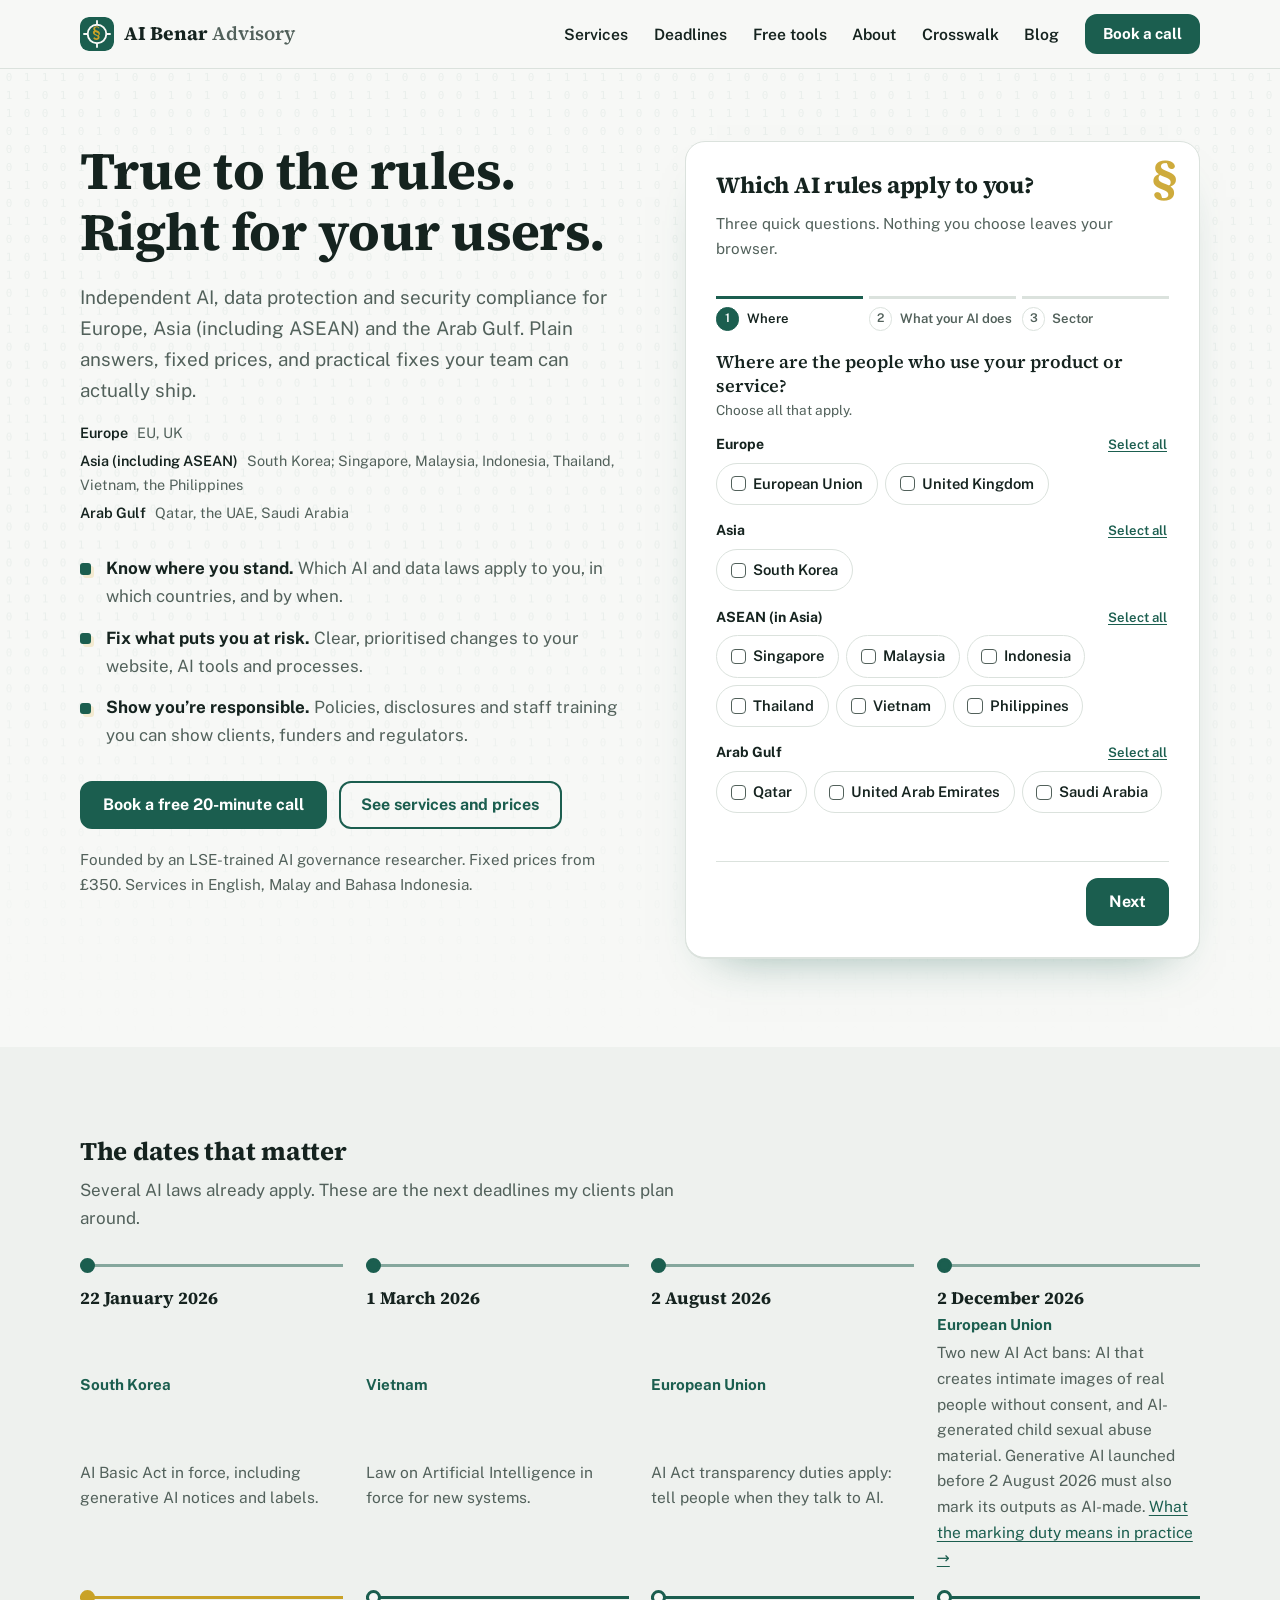
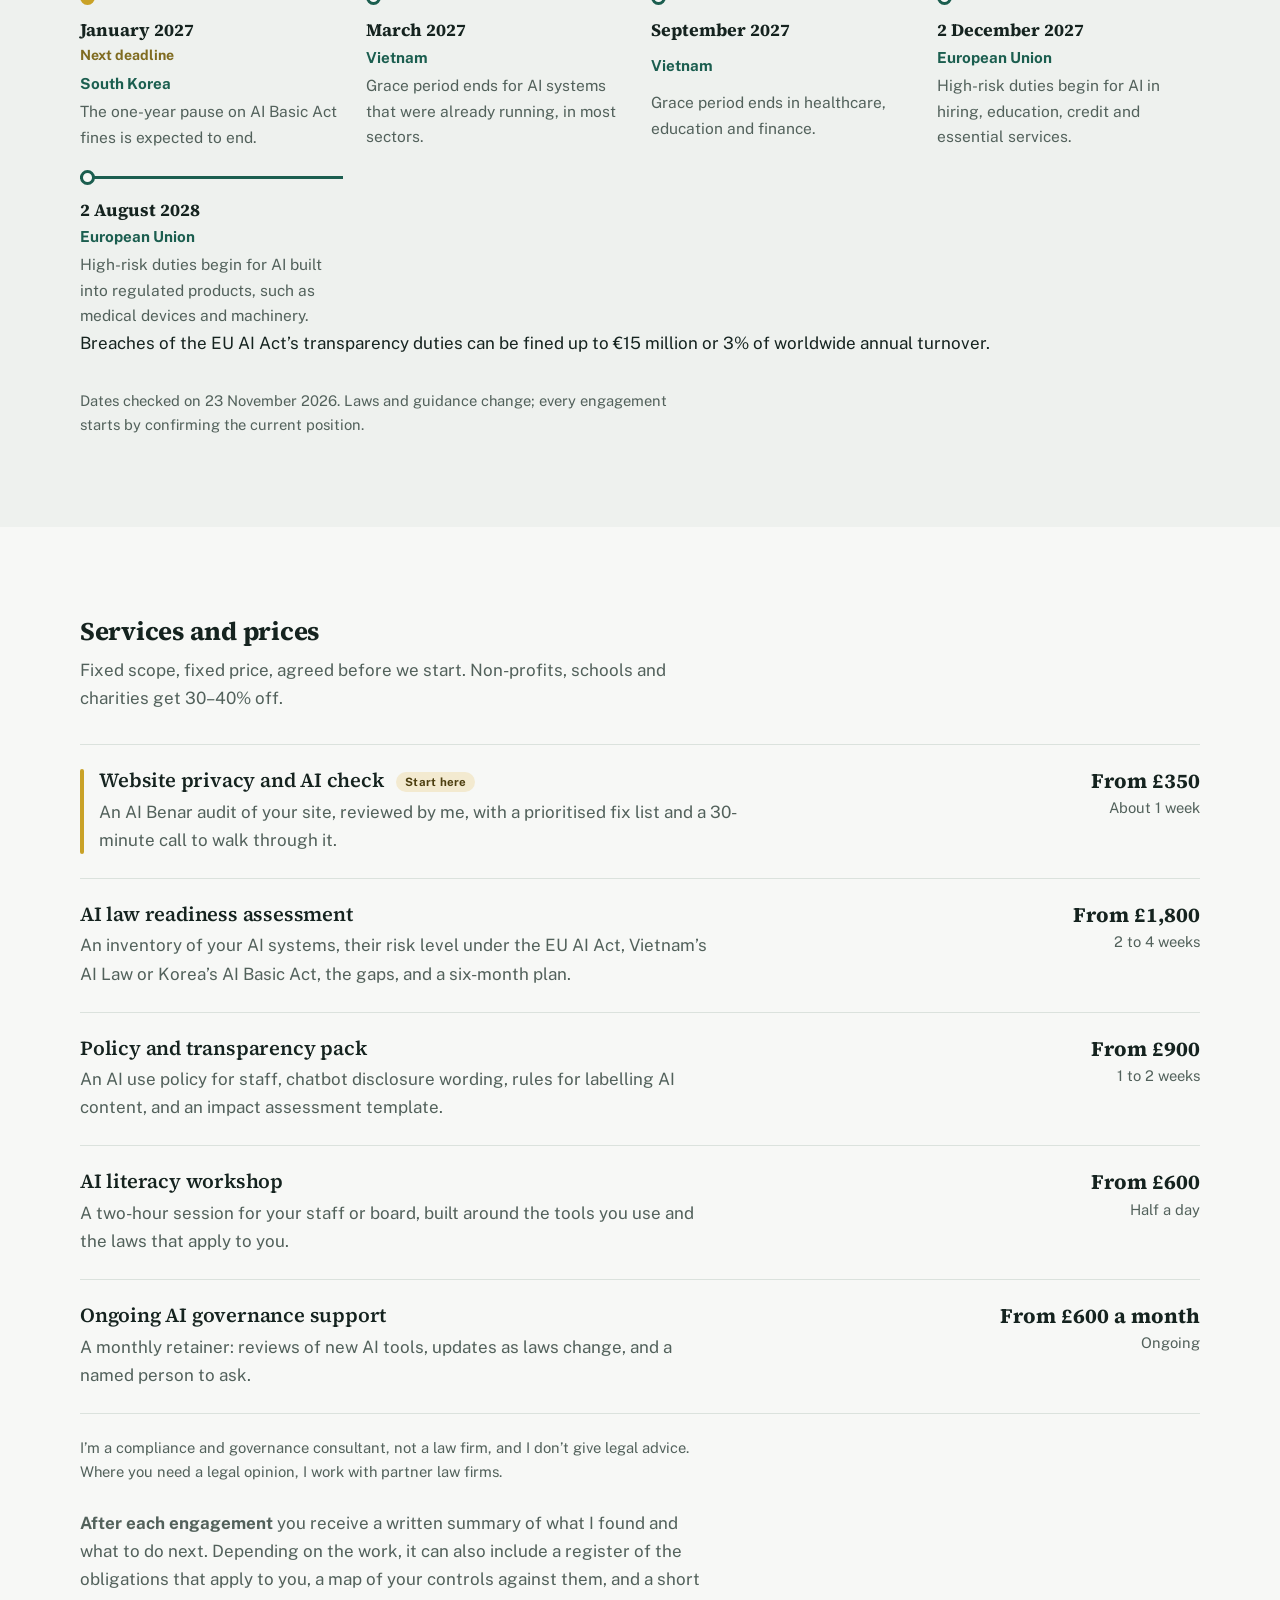
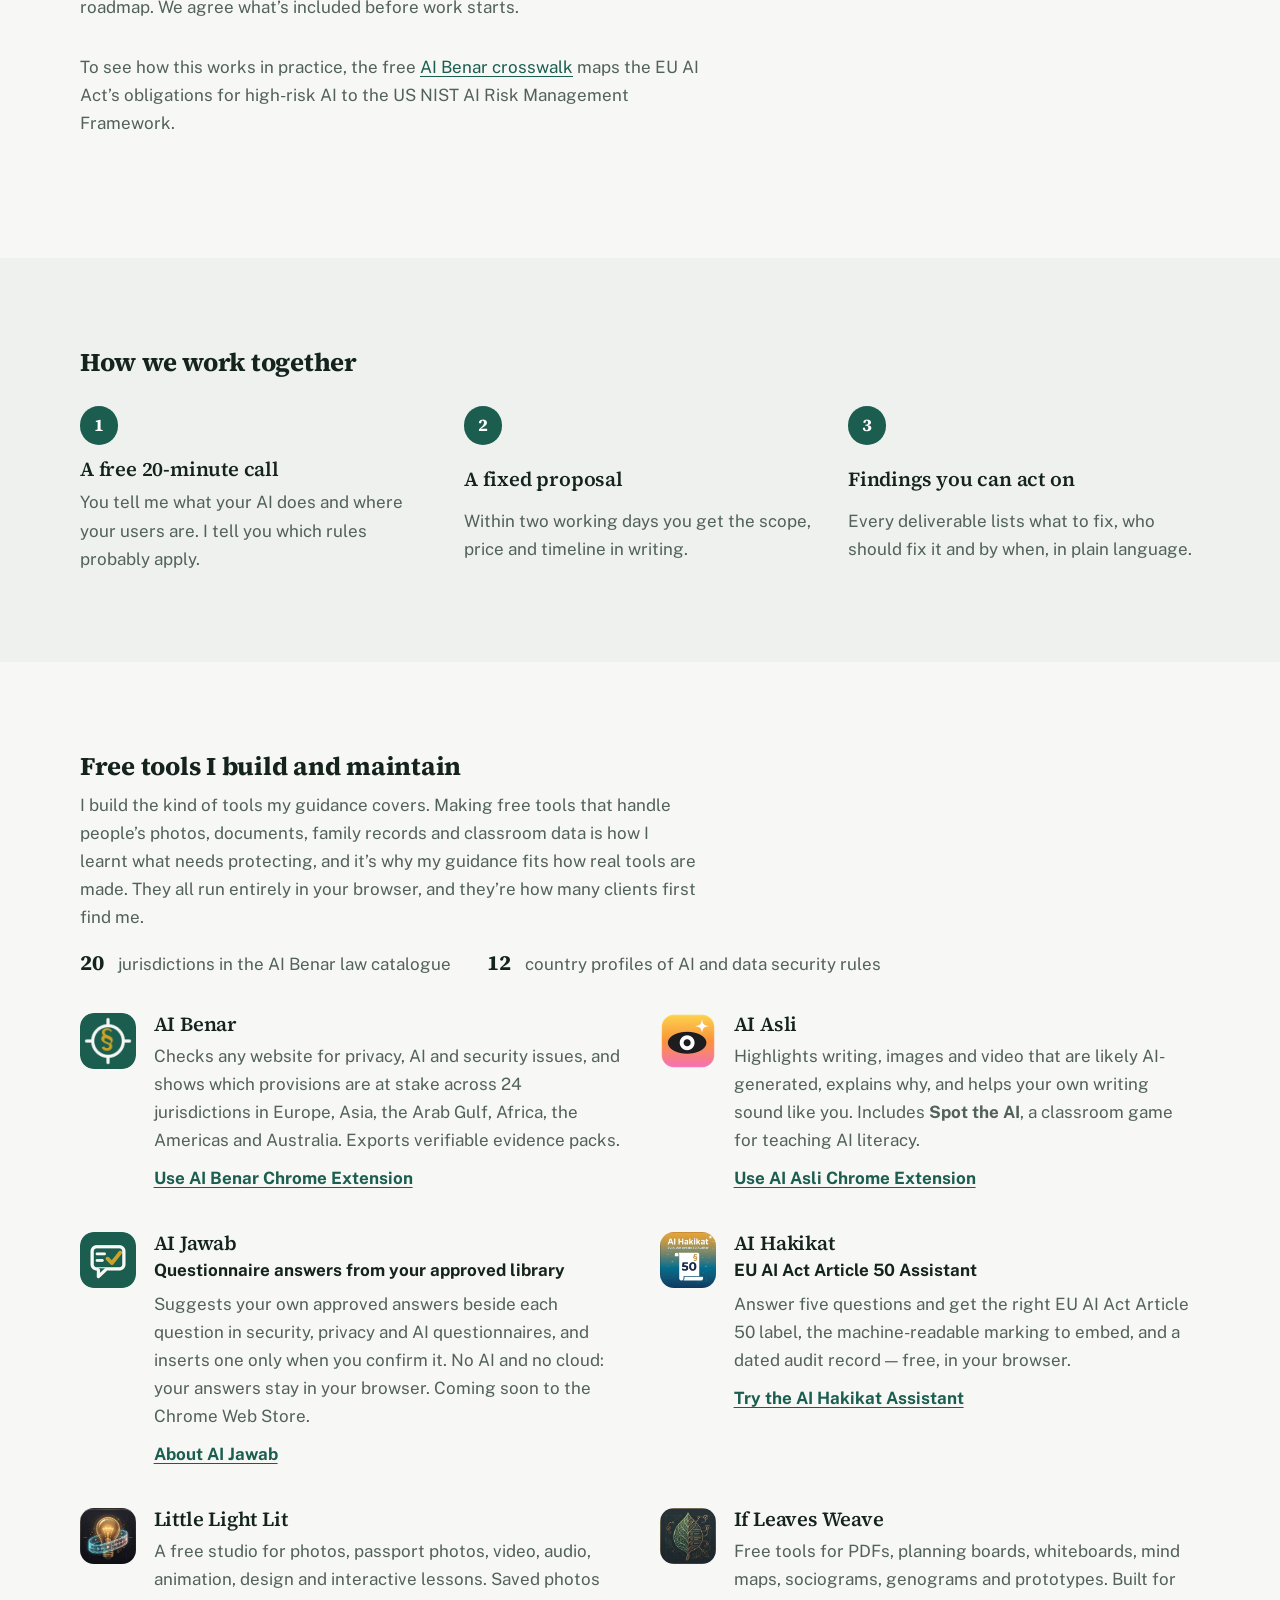
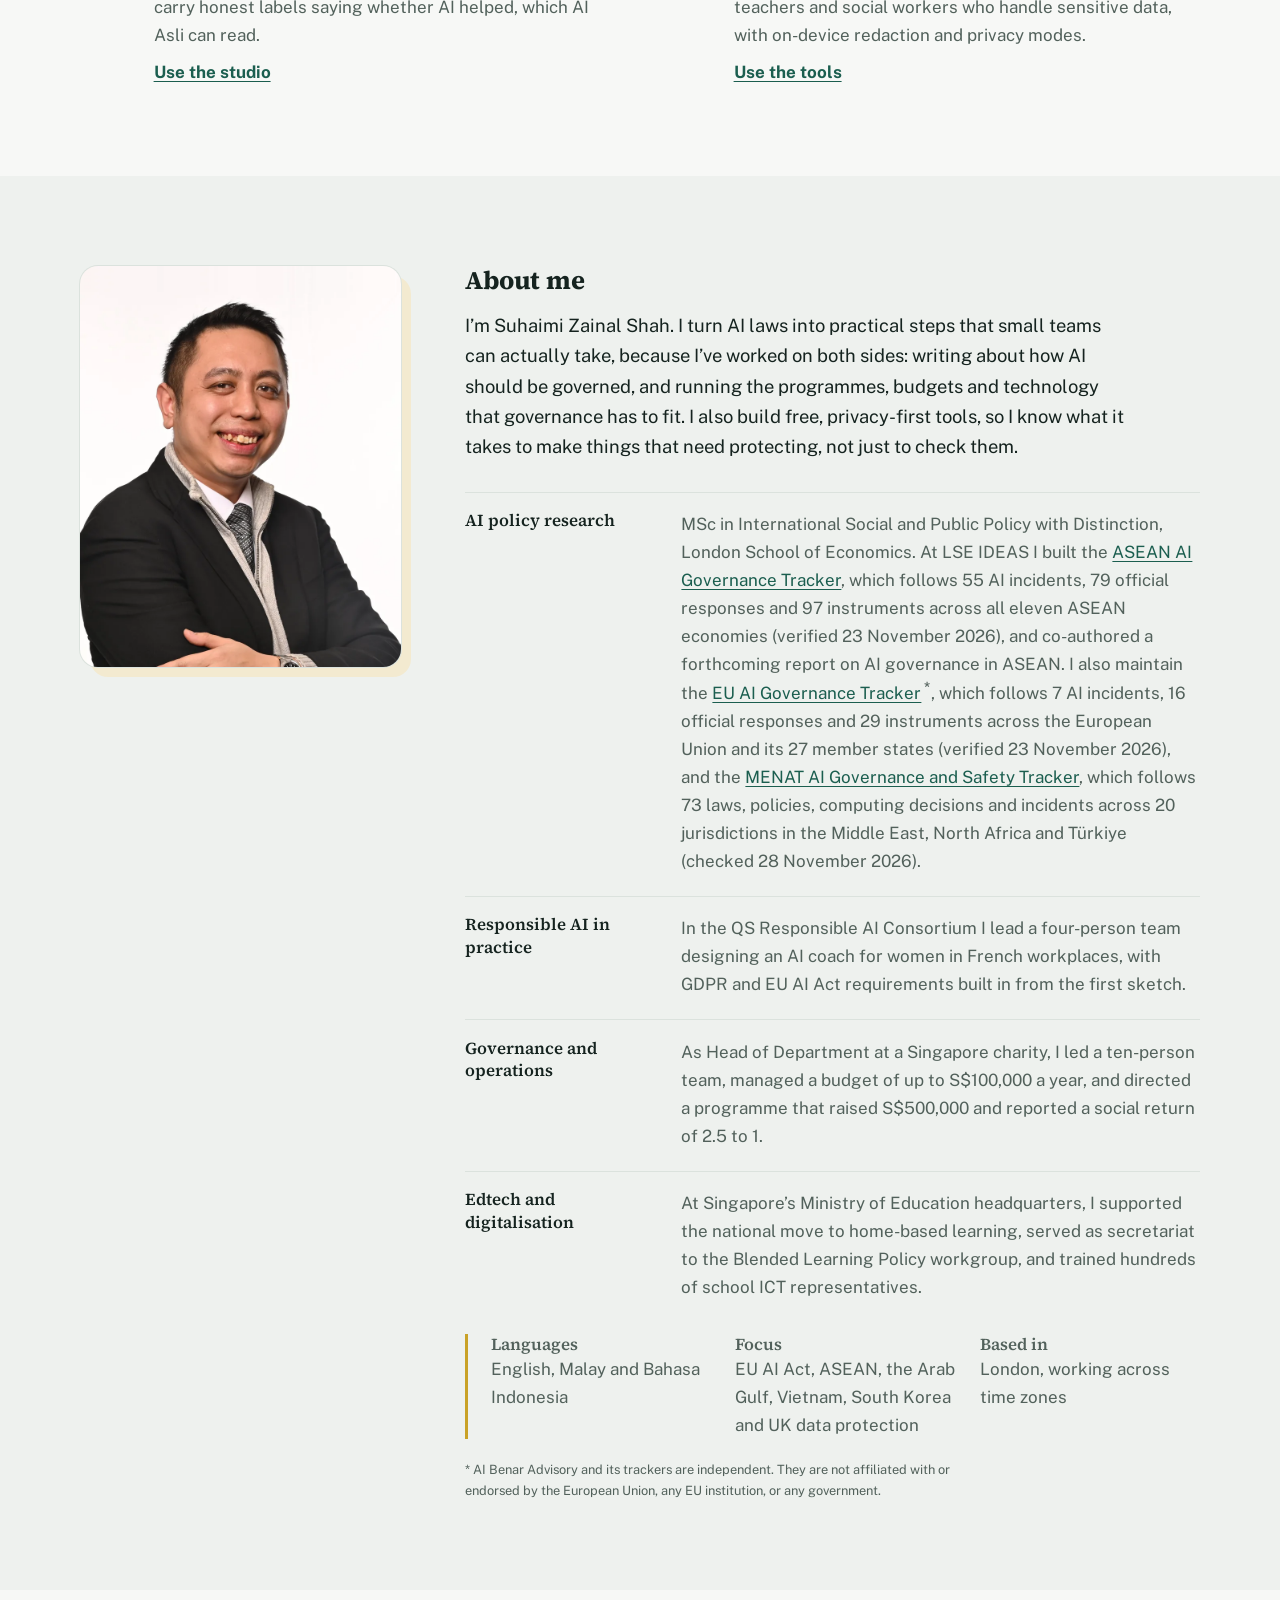
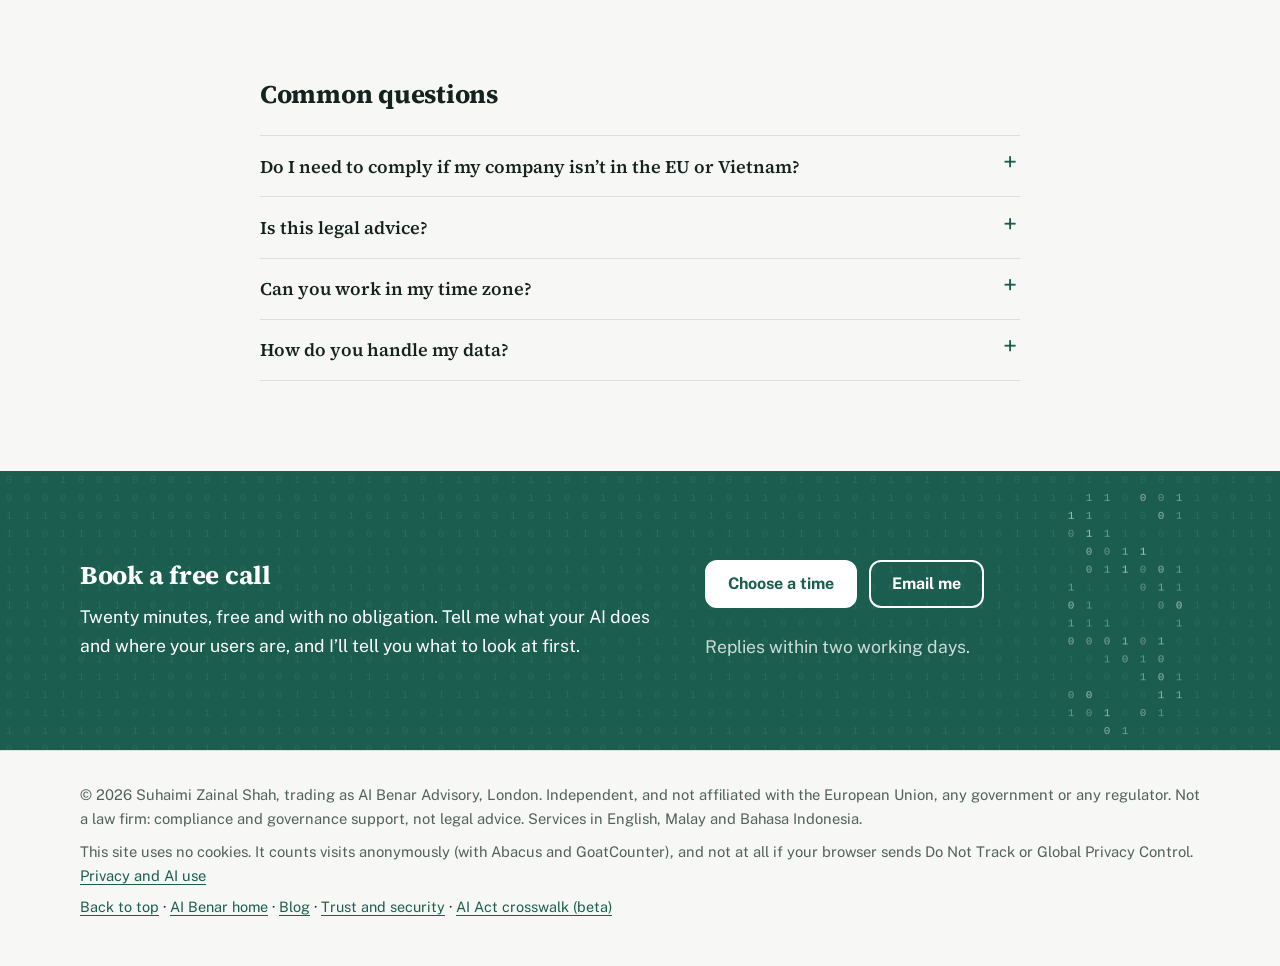
==== commit a77d79b7: "Brand logo links to the personal homepage The logo on the advisory site is meant to link to Suhaimi'" ====
--- a/index.html
+++ b/index.html
@@ -23,7 +23,7 @@
 
 <header class="site-head">
   <div class="wrap head-row">
-    <a class="brand" href="index.html" aria-label="AI Benar home"><img src="logo.svg" alt="" width="34" height="34"><span>AI Benar <em>Advisory</em></span></a>
+    <a class="brand" href="https://suhaimizainalshah.github.io/" aria-label="AI Benar home"><img src="logo.svg" alt="" width="34" height="34"><span>AI Benar <em>Advisory</em></span></a>
     <nav aria-label="Main">
       <button class="menu" aria-expanded="false" aria-controls="nav-list">Menu</button>
       <ul id="nav-list">
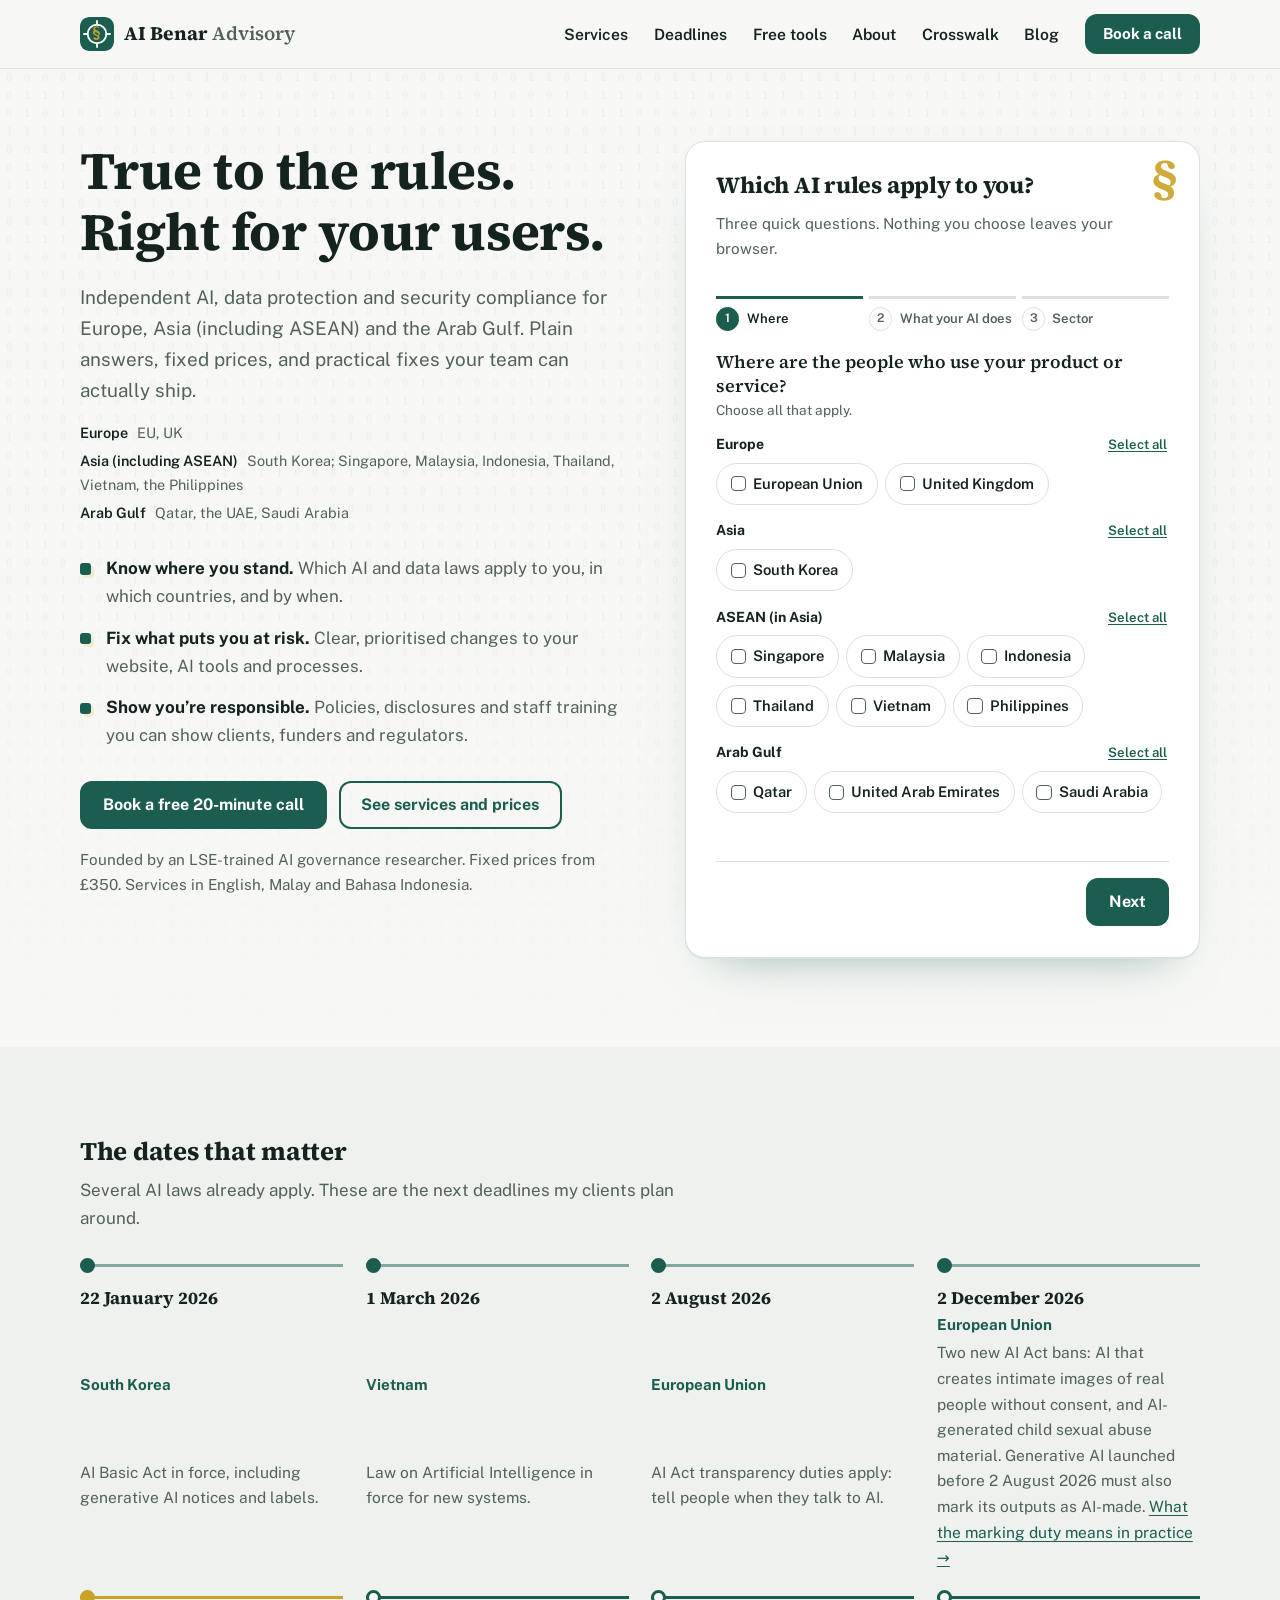
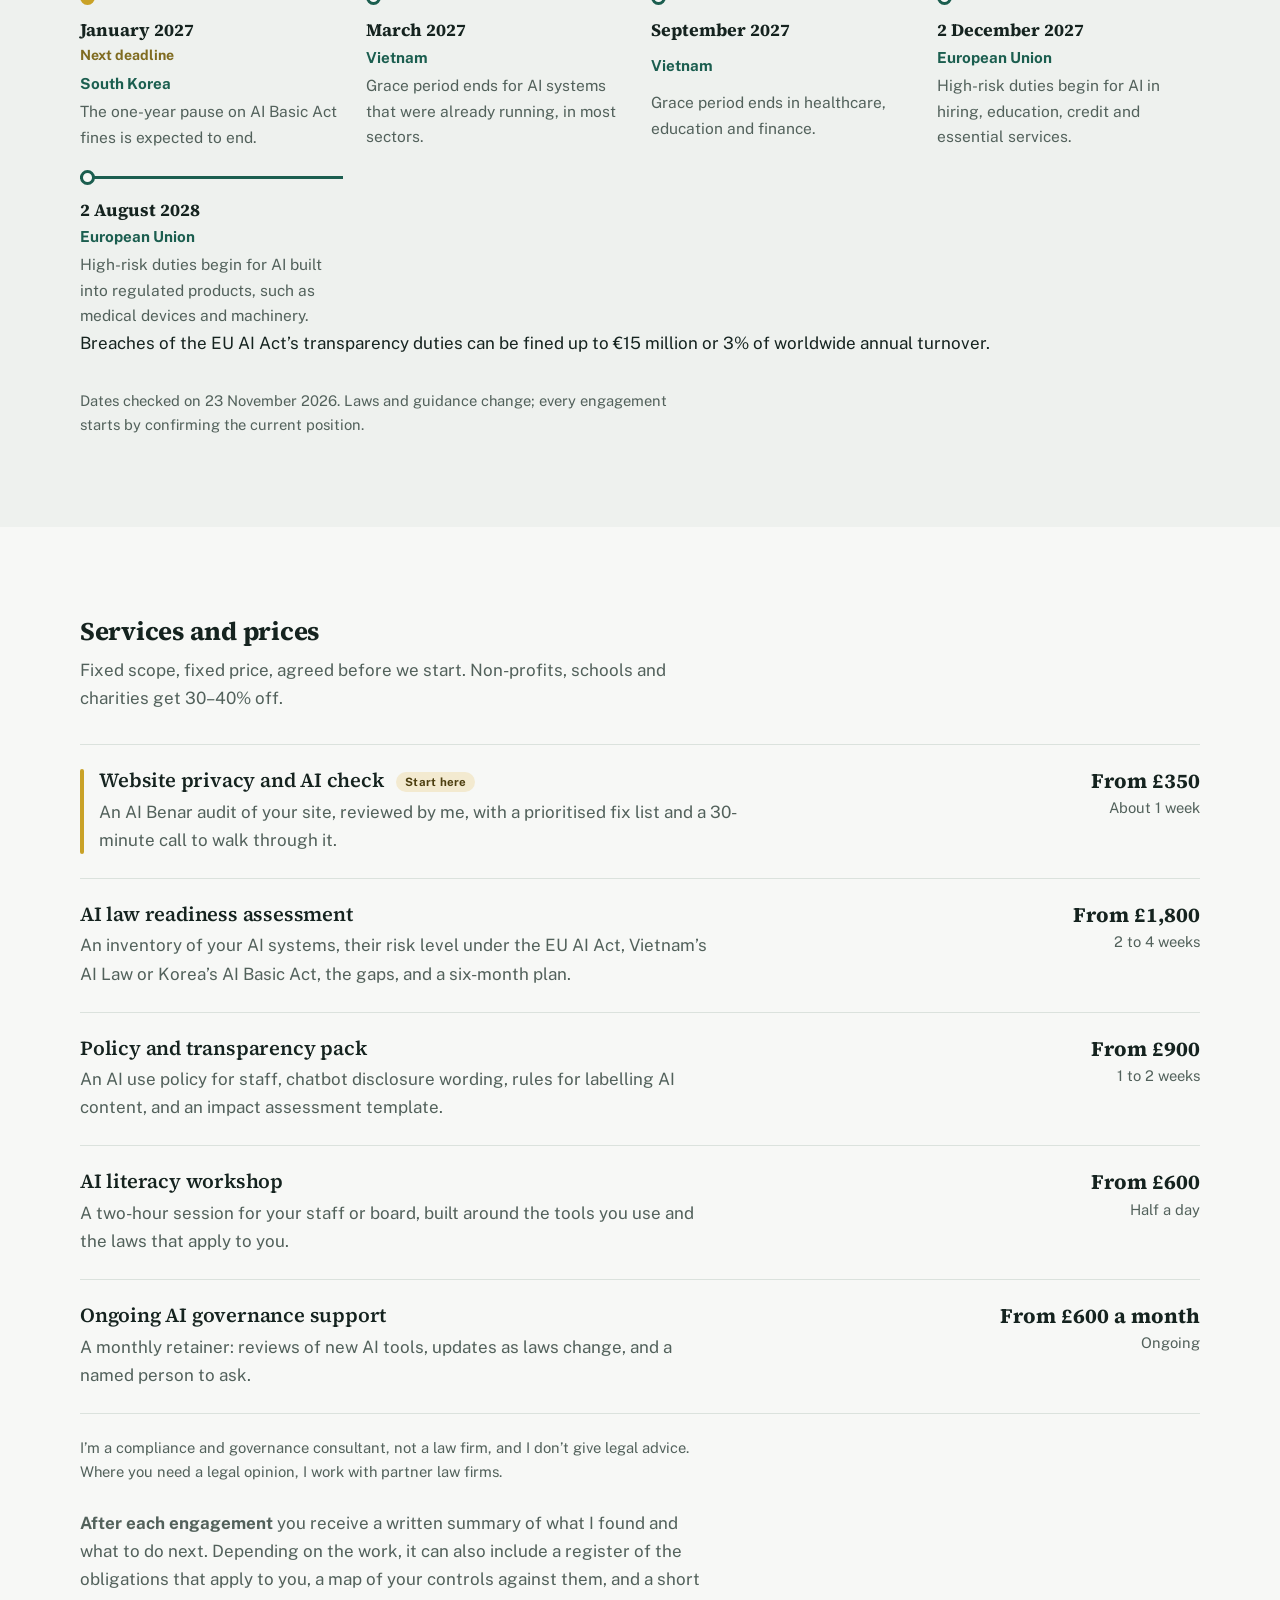
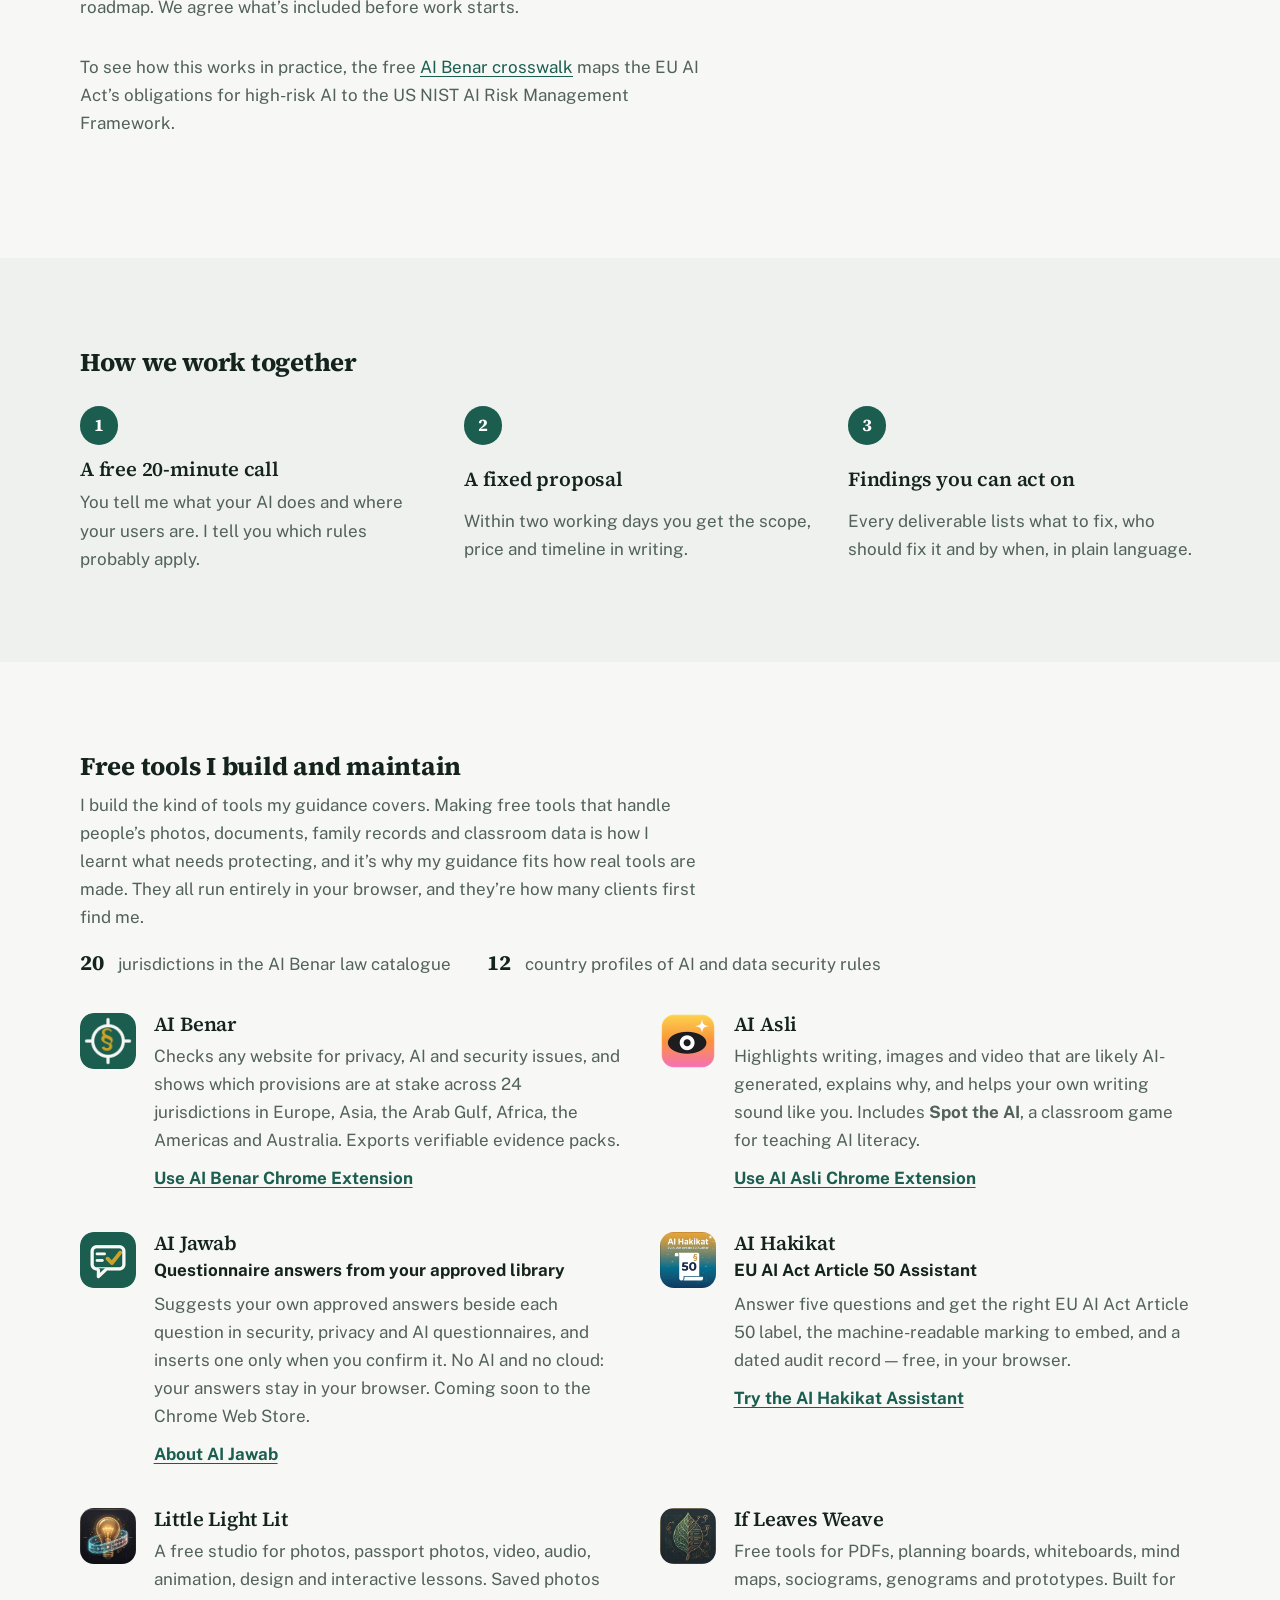
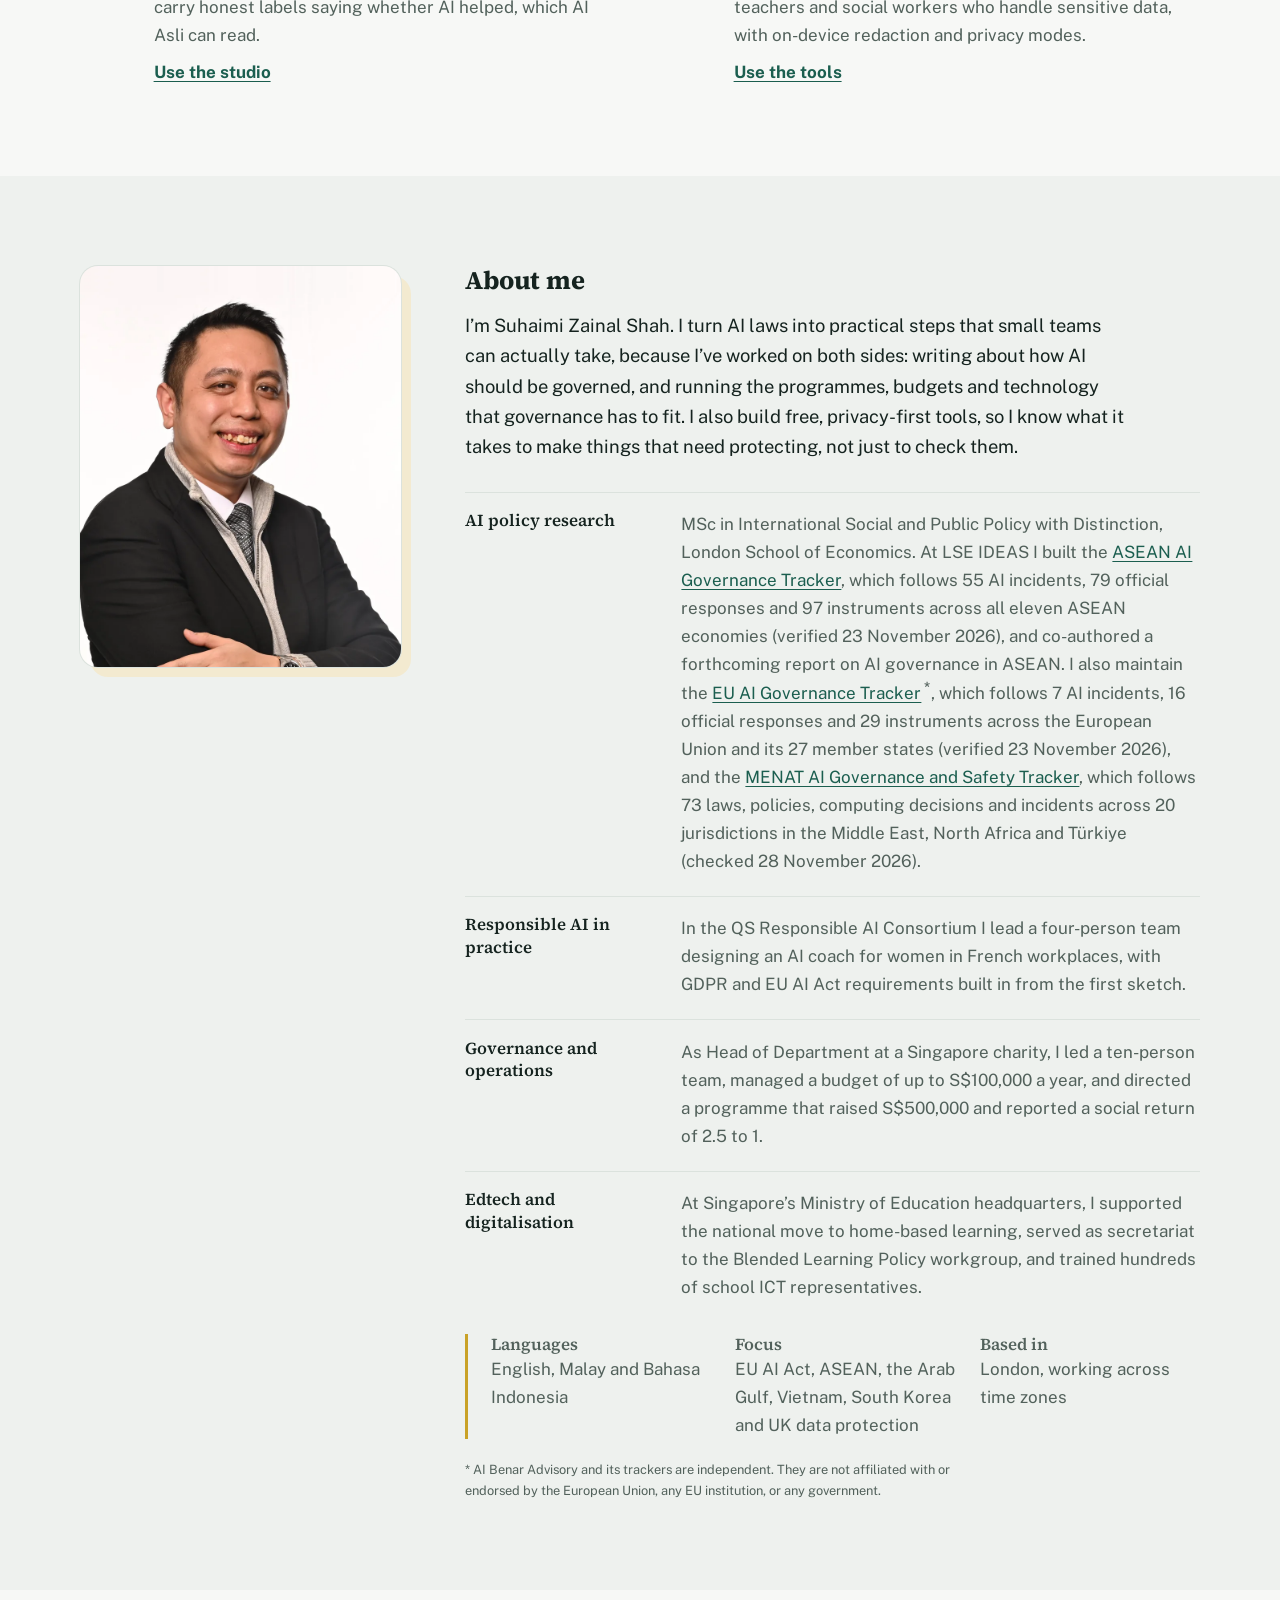
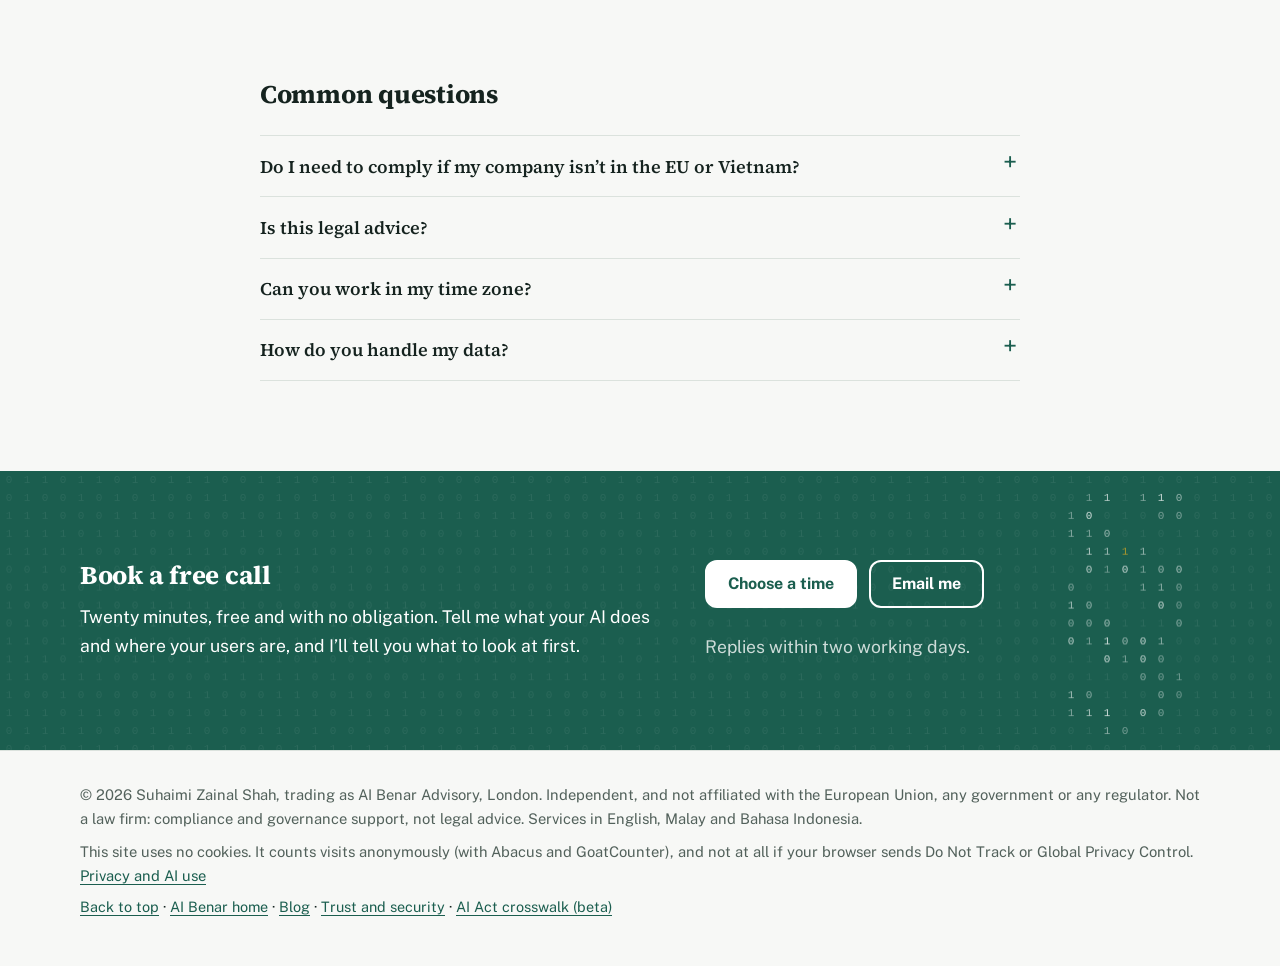
==== commit 501e78b3: "Brand logo links to aibenar.dev The personal homepage is aibenar.dev, so the brand logo on the advis" ====
--- a/index.html
+++ b/index.html
@@ -23,7 +23,7 @@
 
 <header class="site-head">
   <div class="wrap head-row">
-    <a class="brand" href="https://suhaimizainalshah.github.io/" aria-label="AI Benar home"><img src="logo.svg" alt="" width="34" height="34"><span>AI Benar <em>Advisory</em></span></a>
+    <a class="brand" href="https://aibenar.dev" aria-label="AI Benar home"><img src="logo.svg" alt="" width="34" height="34"><span>AI Benar <em>Advisory</em></span></a>
     <nav aria-label="Main">
       <button class="menu" aria-expanded="false" aria-controls="nav-list">Menu</button>
       <ul id="nav-list">
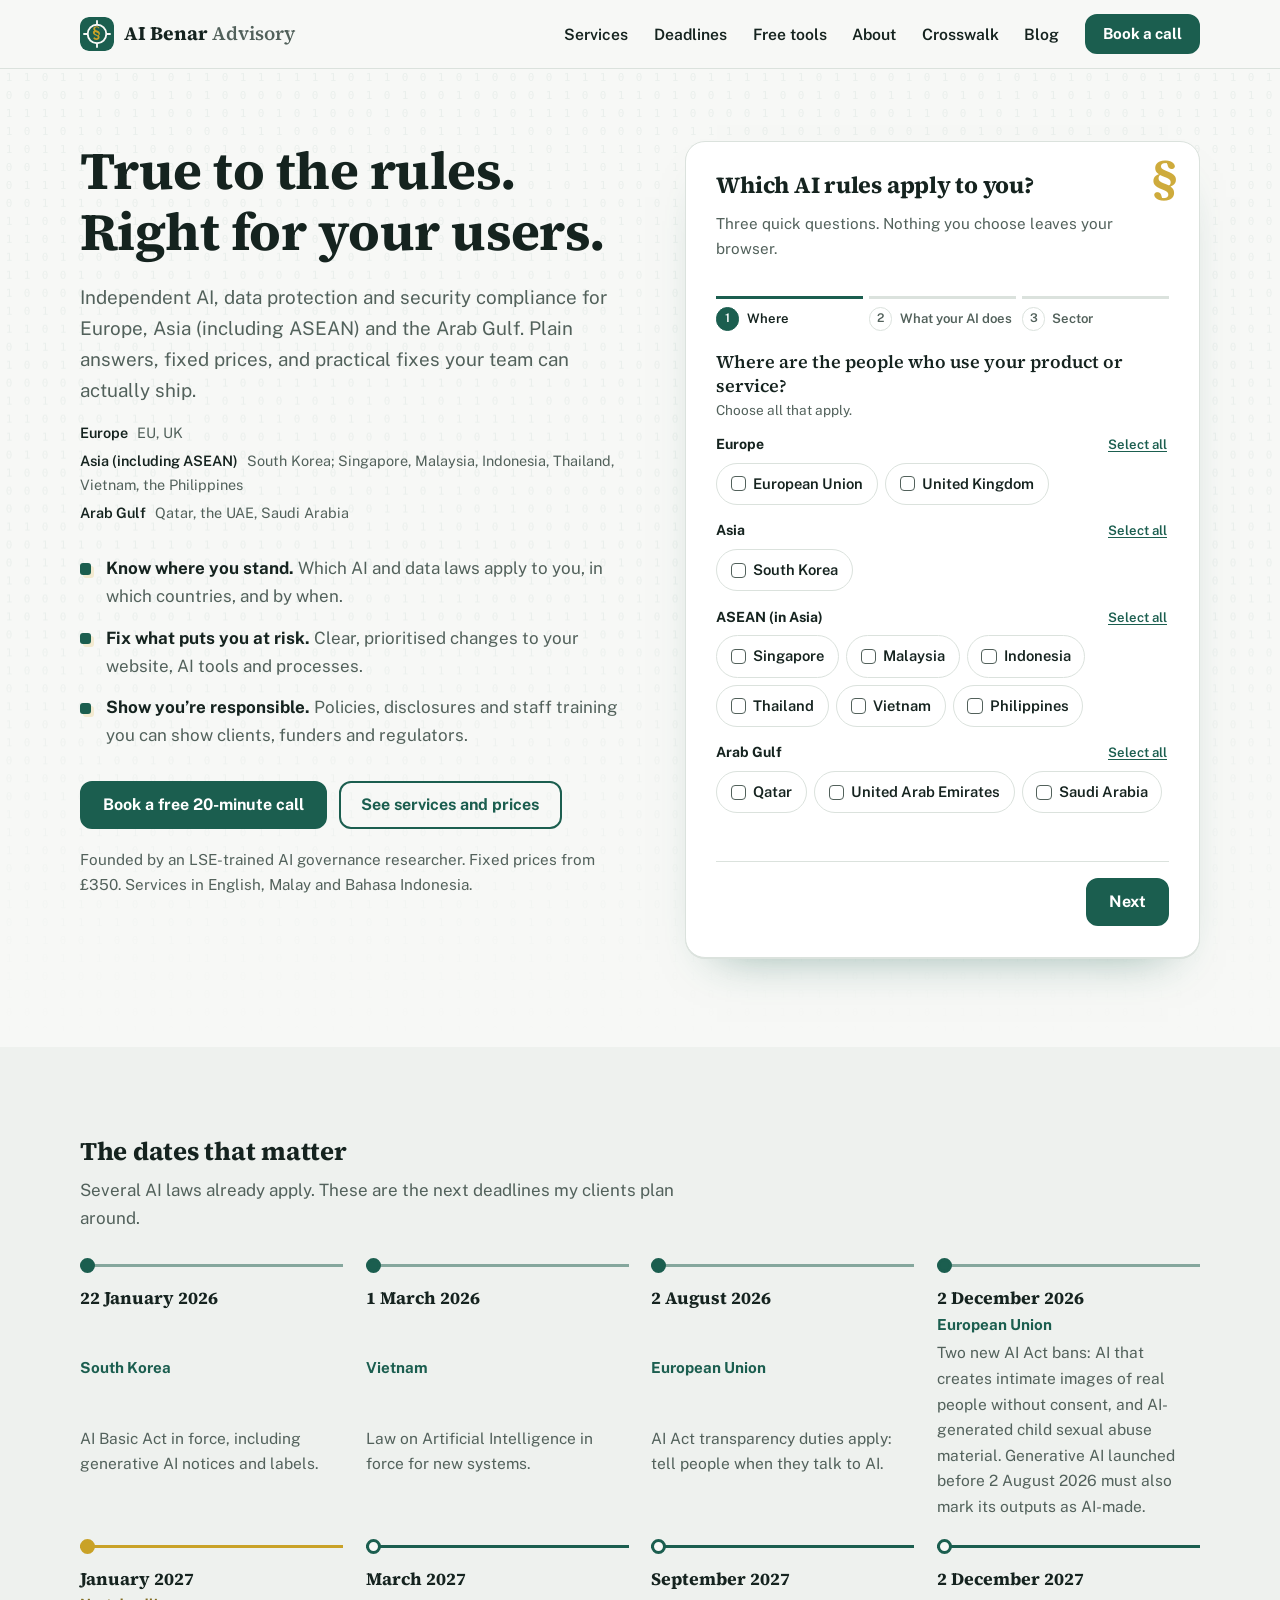
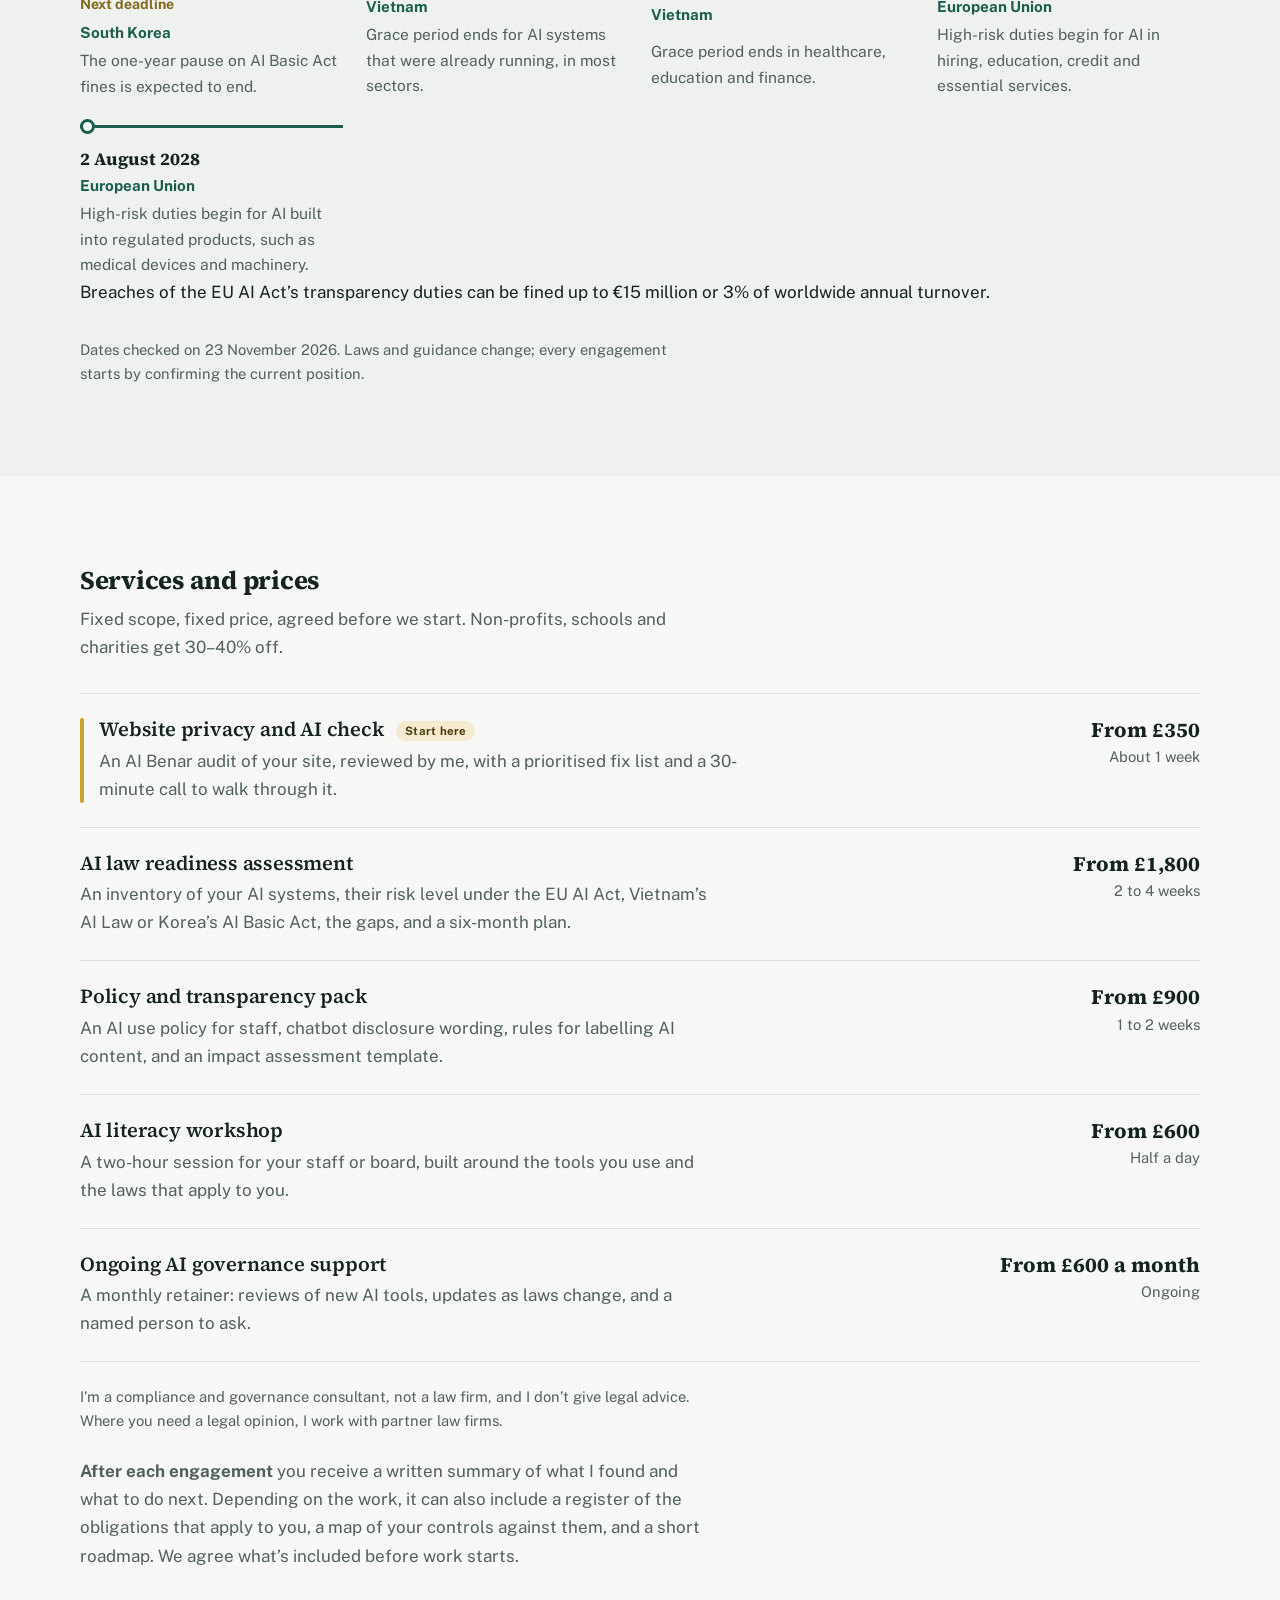
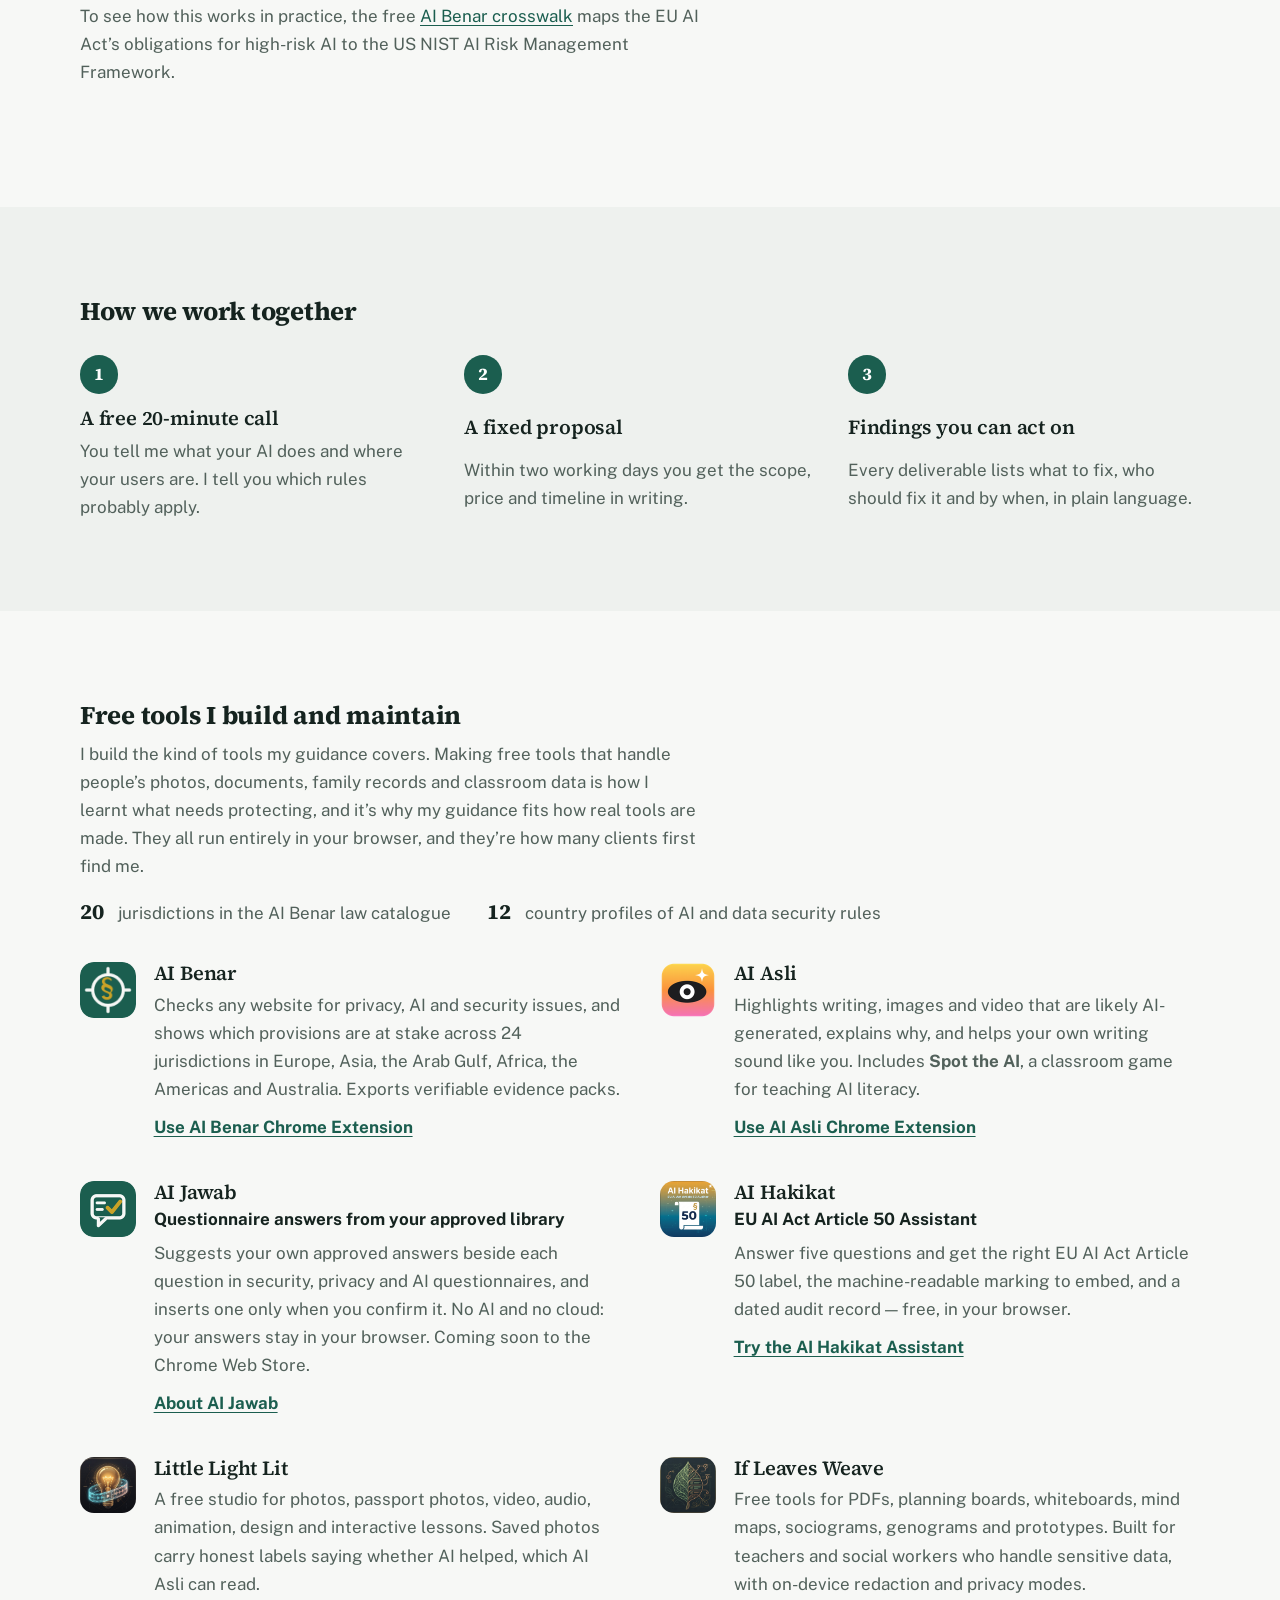
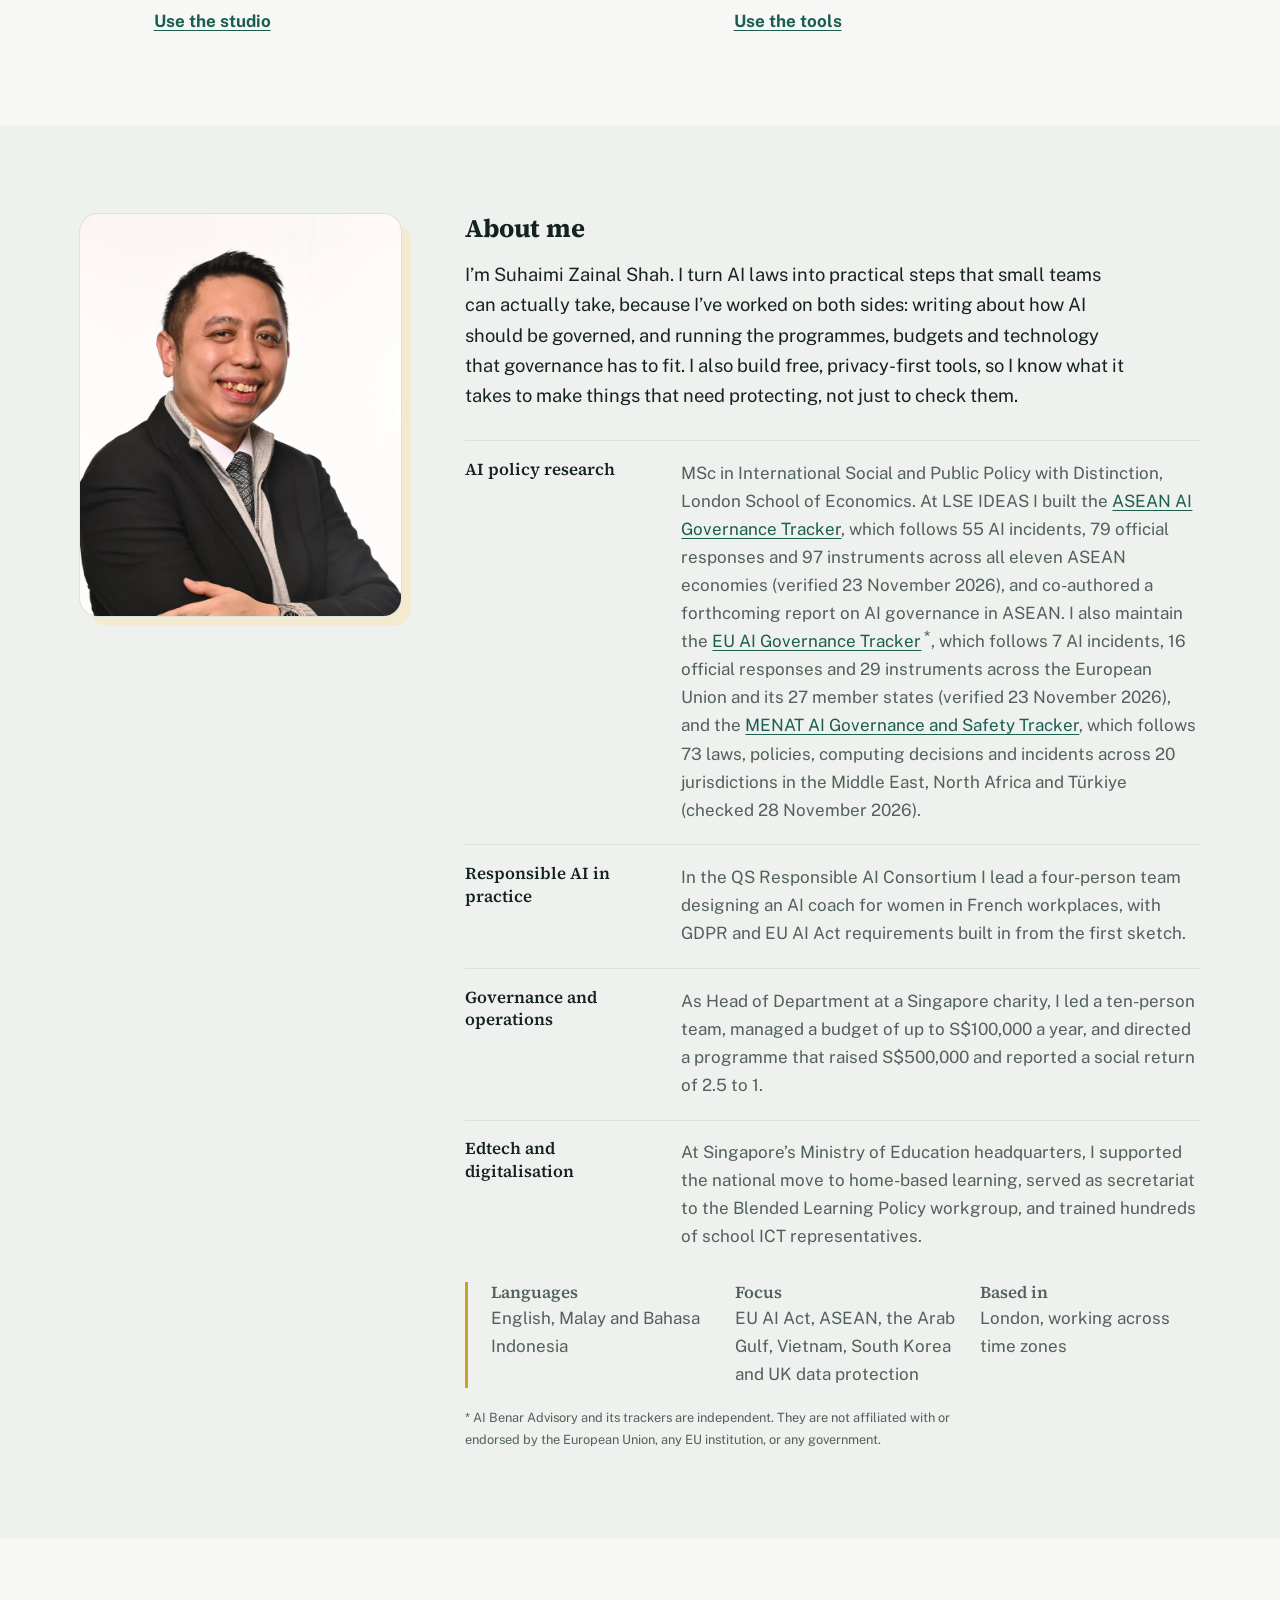
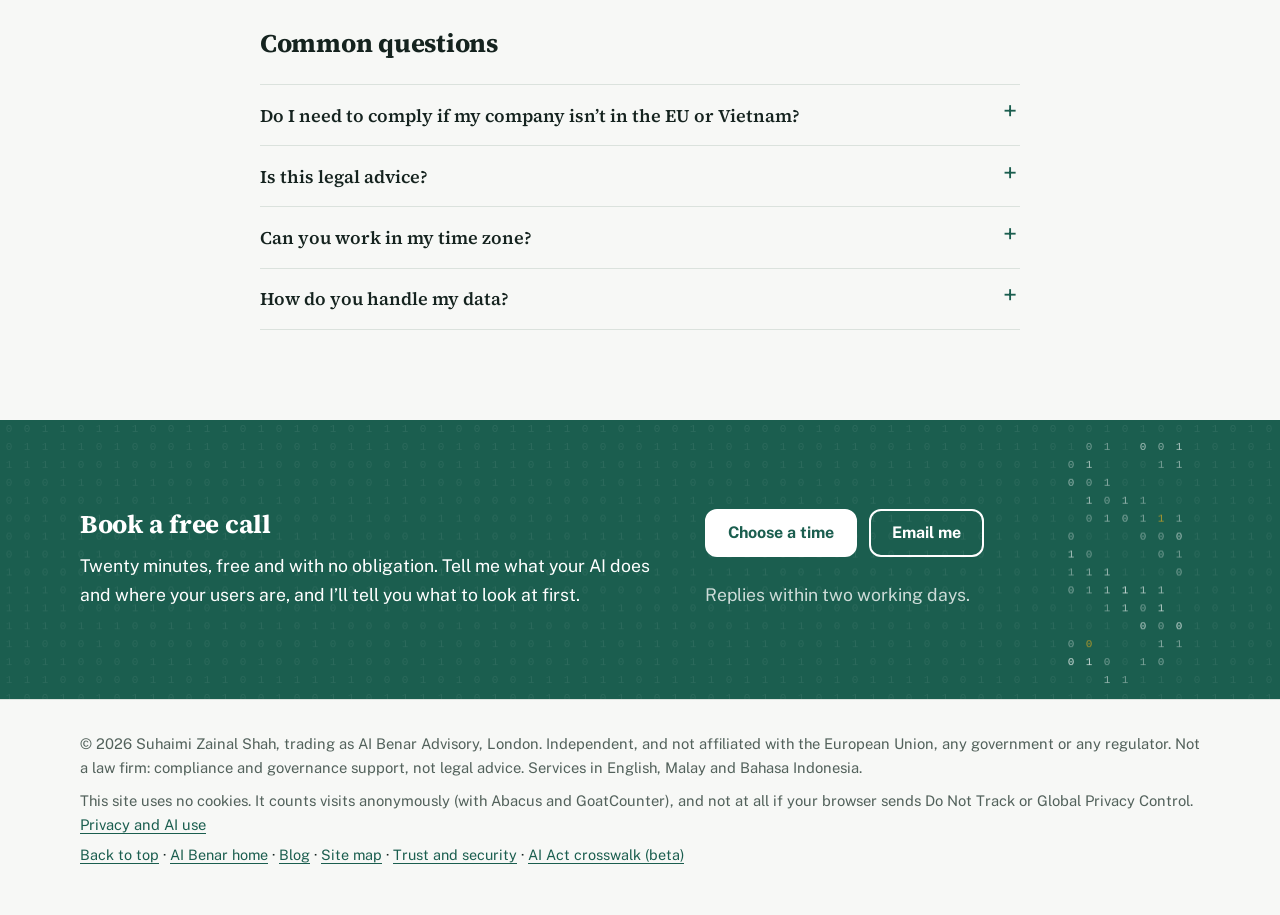
==== commit 290bf686: "Fix root-relative links so they work on both domains The site's root-relative links (href="/...") we" ====
--- a/index.html
+++ b/index.html
@@ -32,7 +32,7 @@
         <li><a href="#tools">Free tools</a></li>
         <li><a href="#about">About</a></li>
         <li><a href="crosswalk.html">Crosswalk</a></li>
-        <li><a href="blog/">Blog</a></li>
+        <li><a href="https://aibenar.dev/blog/">Blog</a></li>
         <li><a class="btn small" href="#contact" data-track="nav_contact">Book a call</a></li>
       </ul>
     </nav>
@@ -92,7 +92,7 @@
         <li class="past"><time datetime="2026-01-22">22 January 2026</time><b>South Korea</b><span>AI Basic Act in force, including generative AI notices and labels.</span></li>
         <li class="past"><time datetime="2026-03-01">1 March 2026</time><b>Vietnam</b><span>Law on Artificial Intelligence in force for new systems.</span></li>
         <li class="past"><time datetime="2026-08-02">2 August 2026</time><b>European Union</b><span>AI Act transparency duties apply: tell people when they talk to AI.</span></li>
-        <li><time datetime="2026-12-02">2 December 2026</time><b>European Union</b><span>Two new AI Act bans: AI that creates intimate images of real people without consent, and AI-generated child sexual abuse material. Generative AI launched before 2 August 2026 must also mark its outputs as AI-made. <a href="blog/2-december-marking-duty.html">What the marking duty means in practice &rarr;</a></span></li>
+        <li><time datetime="2026-12-02">2 December 2026</time><b>European Union</b><span>Two new AI Act bans: AI that creates intimate images of real people without consent, and AI-generated child sexual abuse material. Generative AI launched before 2 August 2026 must also mark its outputs as AI-made.</span></li>
         <li><time datetime="2027-01-22">January 2027</time><b>South Korea</b><span>The one-year pause on AI Basic Act fines is expected to end.</span></li>
         <li><time datetime="2027-03-01">March 2027</time><b>Vietnam</b><span>Grace period ends for AI systems that were already running, in most sectors.</span></li>
         <li><time datetime="2027-09-01">September 2027</time><b>Vietnam</b><span>Grace period ends in healthcare, education and finance.</span></li>
@@ -255,7 +255,7 @@
     <p>© <span id="year">2026</span> Suhaimi Zainal Shah, trading as AI Benar Advisory, London. Independent, and not affiliated with the European Union, any government or any regulator. Not a law firm: compliance and governance support, not legal advice. Services in English, Malay and Bahasa Indonesia.</p>
     <p>This site uses no cookies. It counts visits anonymously (with Abacus and GoatCounter), and not at all if your browser sends Do Not Track or Global Privacy Control. <a href="privacy.html">Privacy and AI use</a></p>
   </div>
-  <p class="wrap foot-links"><a href="#top" class="to-top-link">Back to top</a> · <a href="index.html">AI Benar home</a> · <a href="blog/">Blog</a> · <a href="trust.html">Trust and security</a> · <a href="crosswalk.html">AI Act crosswalk (beta)</a></p>
+  <p class="wrap foot-links"><a href="#top" class="to-top-link">Back to top</a> · <a href="index.html">AI Benar home</a> · <a href="https://aibenar.dev/blog/">Blog</a> · <a href="https://aibenar.dev/sitemap/">Site map</a> · <a href="trust.html">Trust and security</a> · <a href="crosswalk.html">AI Act crosswalk (beta)</a></p>
 </footer>
 <a href="#top" class="to-top" id="toTop" aria-label="Back to top" title="Back to top" hidden><svg viewBox="0 0 24 24" width="22" height="22" aria-hidden="true" fill="none" stroke="currentColor" stroke-width="2.2" stroke-linecap="round" stroke-linejoin="round"><path d="M12 19V5M5 12l7-7 7 7"/></svg></a>
 
